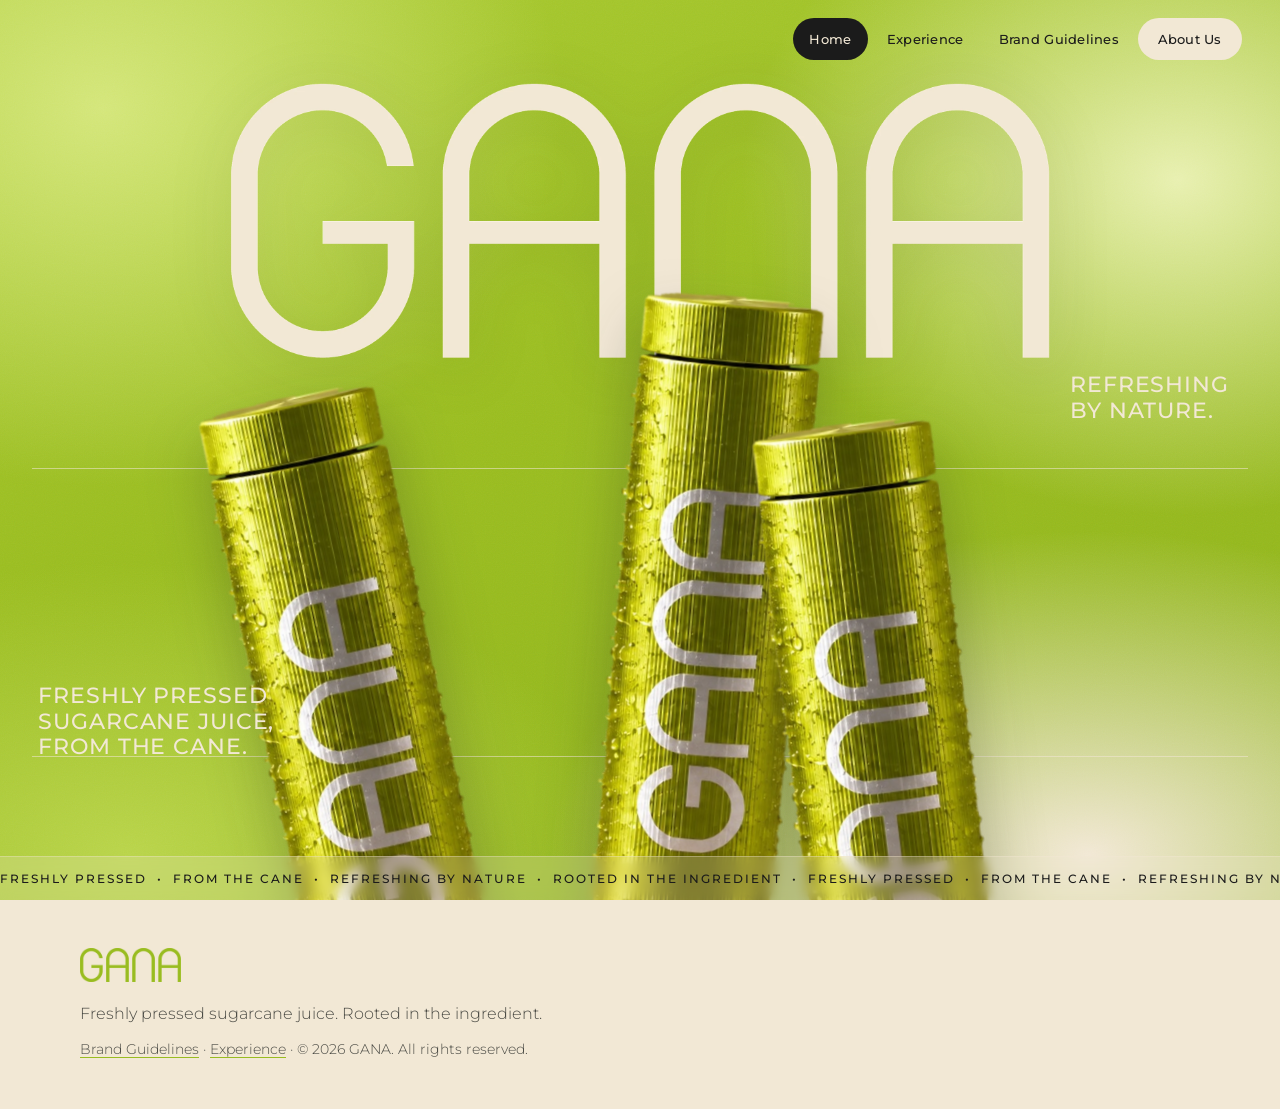
==== index.html @ 04e326c4 "Nav order: Home, Experience, Brand Guidelines, About Us Co-Authored-By: Claude Sonnet 5.5 <noreply@a" ====
<!DOCTYPE html>
<html lang="en">
<head>
  <meta charset="UTF-8">
  <meta name="viewport" content="width=device-width, initial-scale=1">
  <title>GANA | Fresh from the cane. Refreshing by nature.</title>
  <meta name="description" content="GANA is a fresh sugarcane juice brand built around freshness, wellness, and sustainability. Freshly pressed, rooted in the ingredient.">
  <meta property="og:title" content="GANA | Fresh from the cane. Refreshing by nature.">
  <meta property="og:description" content="Freshness begins at the source. Freshly pressed sugarcane juice, made for people who care what they drink.">
  <meta property="og:type" content="website">
  <meta property="og:image" content="Images/gana-bottle-hero.jpeg">
  <link rel="icon" type="image/png" href="Images/gana-logo.png">
  <link rel="preconnect" href="https://fonts.googleapis.com">
  <link rel="preconnect" href="https://fonts.gstatic.com" crossorigin>
  <link href="https://fonts.googleapis.com/css2?family=Montserrat:wght@300;400;500;700&display=swap" rel="stylesheet">
  <link rel="stylesheet" href="styles.css?v=79">
  <link rel="stylesheet" href="home.css?v=80">
</head>
<body class="home">
<main id="top" class="hero">
  <nav class="h-nav" aria-label="Main">
    <a href="#top" aria-current="page">Home</a>
    <a href="experience.html">Experience</a>
    <a href="brand-guidelines.html">Brand Guidelines</a>
    <a href="about.html" class="h-pill">About Us</a>
  </nav>

  <h1 class="wm"><img src="Images/gana-wordmark-cream.webp" alt="GANA"></h1>

  <i class="rule r1"></i><i class="rule r2"></i>

  <div class="cans" aria-hidden="false">
    <img class="can c1" src="Images/bottle-cutout.webp" alt="GANA fresh sugarcane juice bottle">
    <img class="can c2" src="Images/bottle-cutout.webp" alt="">
    <img class="can c3" src="Images/bottle-cutout.webp" alt="">
  </div>

  <p class="cap cap-l">Freshly pressed<br>sugarcane juice,<br>from the cane.</p>
  <p class="cap cap-r">Refreshing<br>by nature.</p>

  <div class="ticker" aria-hidden="true">
    <div class="track">
      <span>Freshly pressed &nbsp;&bull;&nbsp; From the cane &nbsp;&bull;&nbsp; Refreshing by nature &nbsp;&bull;&nbsp; Rooted in the ingredient &nbsp;&bull;&nbsp;</span>
      <span>Freshly pressed &nbsp;&bull;&nbsp; From the cane &nbsp;&bull;&nbsp; Refreshing by nature &nbsp;&bull;&nbsp; Rooted in the ingredient &nbsp;&bull;&nbsp;</span>
      <span>Freshly pressed &nbsp;&bull;&nbsp; From the cane &nbsp;&bull;&nbsp; Refreshing by nature &nbsp;&bull;&nbsp; Rooted in the ingredient &nbsp;&bull;&nbsp;</span>
    </div>
  </div>
</main>

<footer class="site-footer" id="visit">
  <div class="container footer-grid">
    <a href="#top" class="logo" aria-label="GANA home"><img class="logo-img" src="Images/gana-logo.png" alt="GANA" loading="lazy"></a>
    <p>Freshly pressed sugarcane juice. Rooted in the ingredient.</p>
    <p class="small"><a href="brand-guidelines.html">Brand Guidelines</a> &middot; <a href="experience.html">Experience</a> &middot; &copy; <span id="year">2026</span> GANA. All rights reserved.</p>
  </div>
</footer>
<script src="home.js?v=79"></script>
</body>
</html>
---- styles.css ----
/* GANA brand palette (Brand Guidelines Book): GANA Green #99BC20, Cream #F2E8D5, lighter cream for quiet backgrounds */
:root {
  --green: #99bc20;
  --cream: #f2e8d5;
  --cream-light: #faf6ec;
  --ink: #1b1b1b;
  --muted: #4a4a44;
  --radius: 18px;
  /* Gotham is the brand typeface. Montserrat is the closest free web font; Gotham is used if installed. */
  --font: "Gotham", "Montserrat", system-ui, -apple-system, "Segoe UI", sans-serif;
}

*, *::before, *::after { box-sizing: border-box; }
html { scroll-behavior: smooth; }
body {
  margin: 0;
  font-family: var(--font);
  font-weight: 300;
  color: var(--ink);
  background: var(--cream-light);
  line-height: 1.7;
  font-size: 1.02rem;
}
img { display: block; max-width: 100%; }
h1, h2, h3 { font-weight: 400; line-height: 1.15; margin: 0 0 .6em; color: var(--ink); }
h1 { font-size: clamp(2.4rem, 5.6vw, 4.4rem); letter-spacing: -.02em; }
h2 { font-size: clamp(1.8rem, 3.6vw, 2.7rem); letter-spacing: -.01em; }
h3 { font-size: 1.3rem; font-weight: 500; }
p { margin: 0 0 1.1em; }
a { color: inherit; }
figure { margin: 0; }
strong { font-weight: 500; }

.container { width: min(1120px, 100% - 3rem); margin-inline: auto; }
.narrow { width: min(760px, 100% - 3rem); }
.section { padding: clamp(4rem, 9vw, 7rem) 0; }
.cream { background: var(--cream); }
.eyebrow {
  display: flex; align-items: center; gap: .75rem;
  text-transform: uppercase; letter-spacing: .16em; font-size: .74rem; font-weight: 700;
  color: var(--ink); margin-bottom: 1.1rem;
}
.eyebrow::before { content: ""; width: 28px; height: 3px; background: var(--green); flex: none; }
.purpose .eyebrow::before { background: var(--ink); }
.hero .eyebrow::before { background: #fff; }

/* Buttons */
.btn {
  display: inline-block; padding: .85rem 1.6rem; border-radius: 999px; border: 2px solid var(--ink);
  background: var(--ink); color: var(--cream-light); font: 500 .98rem var(--font); text-decoration: none; cursor: pointer;
  transition: transform .2s, background .2s, color .2s;
}
.btn:hover { transform: translateY(-2px); background: var(--cream-light); color: var(--ink); }
.btn-ghost { background: transparent; color: var(--ink); }
.btn-ghost:hover { background: var(--ink); color: var(--cream-light); }
.btn-green { background: var(--green); border-color: var(--green); color: var(--ink); }
.btn-green:hover { background: var(--ink); border-color: var(--ink); color: var(--cream-light); }
.btn-small { padding: .5rem 1.15rem; font-size: .92rem; }
:focus-visible { outline: 3px solid var(--ink); outline-offset: 3px; }

/* Header */
.site-header {
  position: sticky; top: 0; z-index: 20; display: flex; align-items: center; justify-content: space-between;
  padding: 1rem clamp(1.25rem, 4vw, 3rem); background: rgba(250, 246, 236, .94); backdrop-filter: blur(8px);
  border-bottom: 1px solid rgba(27, 27, 27, .08);
}
.logo { display: inline-block; text-decoration: none; line-height: 0; }
.logo-img { display: block; height: 40px; width: auto; }
.site-nav { display: flex; align-items: center; gap: 1.6rem; }
.site-nav a { text-decoration: none; font-weight: 500; font-size: .92rem; }
.site-nav a:not(.btn):hover { text-decoration: underline; text-decoration-color: var(--green); text-decoration-thickness: 3px; text-underline-offset: 6px; }
.nav-toggle { display: none; background: none; border: 0; width: 44px; height: 44px; cursor: pointer; position: relative; }
.nav-toggle span { position: absolute; left: 10px; right: 10px; height: 2px; background: var(--ink); transition: transform .25s; }
.nav-toggle span:first-child { top: 17px; }
.nav-toggle span:last-child { top: 25px; }
.nav-toggle[aria-expanded="true"] span:first-child { transform: translateY(4px) rotate(45deg); }
.nav-toggle[aria-expanded="true"] span:last-child { transform: translateY(-4px) rotate(-45deg); }

/* Hero: the photo covers the full width, text sits on top */
.hero {
  position: relative; display: grid; align-items: center; overflow: hidden; background: var(--green); width: 100%;
  min-height: calc(100vh - 72px); min-height: calc(100svh - 72px);
  padding: 4rem clamp(1.5rem, 6vw, 5rem);
}
.hero-bg { position: absolute; inset: 0; margin: 0; }
.hero-bg img { width: 100%; height: 100%; object-fit: cover; object-position: right center; }
.hero-bg { overflow: hidden; }
.hero-bg img { transform-origin: 60% 50%; animation: juiceDrift 10s ease-in-out infinite alternate; will-change: transform; }
.hero-bg img.flow { position: absolute; inset: 0; mix-blend-mode: soft-light; opacity: .75; animation: juiceFlow 7s ease-in-out infinite alternate; }
@keyframes juiceDrift { from { transform: scale(1.10) translate3d(-2.6%, 1.8%, 0) rotate(-.6deg); } to { transform: scale(1.19) translate3d(2.8%, -2%, 0) rotate(.7deg); } }
@keyframes juiceFlow { from { transform: scale(1.24) translate3d(3.4%, -2.4%, 0) rotate(1deg); } to { transform: scale(1.12) translate3d(-3.6%, 2.6%, 0) rotate(-1deg); } }
@media (prefers-reduced-motion: reduce) { .hero-bg img, .hero-bg img.flow { animation: none; transform: none; } }
.hero-bg::after { content: ""; position: absolute; z-index: 2; inset: 0; background: linear-gradient(90deg, rgba(27, 27, 27, .3) 0%, rgba(27, 27, 27, .14) 40%, rgba(27, 27, 27, 0) 70%); }
.hero-copy { position: relative; z-index: 3; max-width: 600px; }
.hero h1 { font-weight: 400; }
.hero h1, .hero .lead, .hero .eyebrow { color: #fff; text-shadow: 0 2px 16px rgba(27, 27, 27, .45); }
.hero .btn { background: #fff; border-color: #fff; color: var(--ink); text-shadow: none; }
.hero .btn:hover { background: var(--ink); border-color: var(--ink); color: #fff; }
.hero .btn-ghost { background: transparent; border-color: #fff; color: #fff; }
.hero .btn-ghost:hover { background: #fff; color: var(--ink); }
.hero .lead { font-size: 1.15rem; max-width: 29em; }
.hero-actions { display: flex; flex-wrap: wrap; gap: 1rem; margin-top: 2rem; }

/* Tagline spread: green panel + bottles on white */
.tagline { display: grid; grid-template-columns: 1fr 1fr; min-height: clamp(360px, 46vw, 620px); }
.tagline-text { background: var(--green); display: flex; align-items: center; padding: 3rem clamp(1.5rem, 6vw, 5rem); }
.tagline-text p { margin: 0; font-size: clamp(1.7rem, 3.2vw, 2.8rem); font-weight: 400; line-height: 1.3; letter-spacing: -.01em; }
.tagline-photo { background: #fff; }
.tagline-photo img { width: 100%; height: 100%; object-fit: cover; object-position: center bottom; }

/* Split layouts */
.split { display: grid; grid-template-columns: 1fr 1fr; gap: clamp(2rem, 6vw, 5rem); align-items: center; }
.split-media img { width: 100%; height: 100%; max-height: 640px; object-fit: cover; border-radius: var(--radius); }
.strong { font-weight: 500; font-size: 1.1rem; }

/* Manifesto */
.manifesto { background: var(--cream); }
.manifesto-title { max-width: 14em; font-size: clamp(2rem, 4.6vw, 3.6rem); margin-bottom: 1.2em; }
.manifesto-cols { display: grid; grid-template-columns: 1fr 1fr; gap: clamp(1.5rem, 5vw, 4rem); max-width: 920px; }
.manifesto-cols p { font-size: 1.05rem; }
.pull { font-weight: 500; font-size: 1.2rem; line-height: 1.5; border-left: 4px solid var(--green); padding-left: 1.25rem; margin-top: 1.8rem; }

/* Purpose: brand pattern */
.purpose { background: var(--green) url("Images/gana-pattern.jpg") center / cover no-repeat; padding: clamp(5rem, 11vw, 9rem) 0; }
.purpose .narrow { width: min(1120px, 100% - 3rem); }
.purpose .big { font-size: clamp(1.5rem, 3.2vw, 2.4rem); line-height: 1.35; font-weight: 400; margin: 0; max-width: 24em; }

/* Audience + positioning */
.chips { list-style: none; padding: 0; margin: 2rem 0 0; display: flex; flex-wrap: wrap; gap: .7rem; }
.chips li { background: var(--cream); border-radius: 999px; padding: .45rem 1.05rem; font-weight: 500; font-size: .9rem; }
.positioning { margin-top: clamp(3rem, 7vw, 5rem); padding-top: clamp(2rem, 5vw, 3.5rem); border-top: 1px solid rgba(27, 27, 27, .14); max-width: 820px; margin-left: max(1.5rem, calc((100% - 1120px) / 2)); }
.big-ink { font-size: clamp(1.4rem, 2.6vw, 2rem); line-height: 1.35; font-weight: 400; }

/* Personality */
.traits { display: grid; grid-template-columns: repeat(auto-fit, minmax(220px, 1fr)); gap: 2rem; margin: 3rem 0 2.5rem; }
.trait { border-top: 3px solid var(--green); padding-top: 1.2rem; }
.trait p { color: var(--muted); }
.voice { background: var(--cream-light); border-radius: var(--radius); padding: 1.75rem 2rem; max-width: 820px; }
.voice h3 { margin-bottom: .4em; }
.voice p { margin: 0; }

/* Pillars */
.pillars { display: grid; grid-template-columns: repeat(auto-fit, minmax(300px, 1fr)); gap: 1.5rem; margin-top: 3rem; }
.card { background: var(--cream); border-radius: var(--radius); padding: 2rem; }
.card .num { display: inline-grid; place-items: center; width: 46px; height: 46px; border-radius: 50%; background: var(--green); font-weight: 500; margin-bottom: 1.1rem; }
.card p { margin: 0; color: var(--muted); }
.card-pattern { background: var(--green) url("Images/gana-pattern.jpg") center / cover no-repeat; min-height: 200px; }

/* Experience rows */
.experience { background: var(--cream); }
.feature { display: grid; grid-template-columns: 1.15fr 1fr; gap: clamp(2rem, 5vw, 4rem); align-items: center; margin-top: clamp(3rem, 7vw, 5rem); }
.feature.flip { grid-template-columns: 1fr 1.15fr; }
.feature.flip .feature-media { order: 2; }
.feature-media img { width: 100%; height: 100%; max-height: 540px; object-fit: cover; border-radius: var(--radius); }
.feature-text p { color: var(--muted); font-size: 1.05rem; }

/* Texture band: the cane texture from the guidelines */
.texture-band { background: var(--green) url("Images/gana-texture.jpg") center / cover no-repeat; padding: clamp(4rem, 10vw, 8rem) clamp(1.5rem, 6vw, 5rem); }
.texture-card { max-width: 560px; background: var(--cream-light); border-radius: var(--radius); padding: clamp(1.75rem, 4vw, 2.75rem); margin-left: max(0px, calc((100% - 1120px) / 2)); }
.texture-card h2 { font-size: clamp(1.5rem, 2.8vw, 2.1rem); }
.texture-card p:last-child { margin: 0; color: var(--muted); }

/* Spaces */
.gallery { display: grid; gap: 1.75rem; margin-top: 3rem; }
.gallery.two-col { grid-template-columns: repeat(2, 1fr); }
.gallery img { width: 100%; aspect-ratio: 16 / 10; object-fit: cover; border-radius: var(--radius); }
.gallery figcaption { padding-top: 1.1rem; }
.gallery figcaption h3 { margin-bottom: .3em; }
.gallery figcaption p { color: var(--muted); margin: 0; }

/* Bottles band */
.bottles-band { background: #000; }
.bottles-band img { width: 100%; height: clamp(280px, 46vw, 660px); object-fit: cover; object-position: center 52%; }

/* CTA: cream wordmark on GANA Green */
.cta { text-align: center; background: var(--green); }
.cta-logo { width: min(240px, 60%); height: auto; margin: 0 auto 2rem; }
.cta p { max-width: 28em; margin-inline: auto; margin-bottom: 1.8rem; }

/* Footer */
.site-footer { background: var(--cream); padding: 3rem 0; }
.site-footer .logo-img { height: 34px; }
.site-footer p { margin: .6rem 0 0; color: var(--muted); }
.site-footer .small { font-size: .85rem; }

/* Reveal on scroll */
.reveal { opacity: 0; transform: translateY(18px); transition: opacity .6s ease, transform .6s ease; }
.reveal.visible { opacity: 1; transform: none; }

/* Tablet / mobile */
@media (max-width: 900px) {
  .split, .feature, .feature.flip, .manifesto-cols, .gallery.two-col { grid-template-columns: 1fr; }
  .feature.flip .feature-media { order: 0; }
  .tagline { grid-template-columns: 1fr; }
  .tagline-photo { aspect-ratio: 4 / 3; }
  #who .split-media { order: -1; }
}

@media (max-width: 1100px) {
  .nav-toggle { display: block; }
  .site-nav {
    position: absolute; top: 100%; left: 0; right: 0; flex-direction: column; align-items: flex-start; gap: 1rem;
    padding: 1.25rem 1.5rem 1.5rem; background: var(--cream-light); border-bottom: 1px solid rgba(27, 27, 27, .1);
    display: none;
  }
  .site-nav.open { display: flex; }
}

@media (max-width: 700px) {
  .card-pattern { display: none; }
}

@media (max-width: 760px) {
  .hero { min-height: 82svh; }
  .hero-bg img { object-position: 75% center; }
  .hero-bg::after { background: linear-gradient(180deg, rgba(153, 188, 32, .55), rgba(27, 27, 27, .3)); }
}

/* ---------- Brand guidelines ---------- */
.sr-only { position: absolute; width: 1px; height: 1px; overflow: hidden; clip: rect(0 0 0 0); white-space: nowrap; }
.site-nav a[aria-current="page"]:not(.btn) { text-decoration: underline; text-decoration-color: var(--green); text-decoration-thickness: 3px; text-underline-offset: 6px; }
.site-footer .small a { text-decoration: underline; text-decoration-color: var(--green); text-underline-offset: 3px; }

.gl-hero { background: var(--green) url("Images/gana-pattern.jpg") center / cover no-repeat; padding: clamp(3rem, 7vw, 6rem) clamp(1.25rem, 5vw, 4rem); overflow: hidden; }
.gl-hero-inner { width: min(1240px, 100%); margin-inline: auto; display: grid; grid-template-columns: 1.05fr .95fr; gap: clamp(2rem, 5vw, 5rem); align-items: center; }
.gl-hero .eyebrow::before { background: var(--ink); }
.gl-hero h1 { margin: .5rem 0 1.1rem; font-size: clamp(2.3rem, 5.2vw, 4.2rem); }
.gl-hero .lead { max-width: 30em; font-size: 1.12rem; margin: 0 0 2rem; }
.gl-hero-book { justify-self: center; width: min(100%, 440px); padding: 0; border: 0; background: none; cursor: pointer; rotate: 3deg; transition: rotate .35s ease, transform .35s ease; filter: drop-shadow(0 24px 36px rgba(27, 27, 27, .3)); }
.gl-hero-book:hover { rotate: 0deg; transform: translateY(-6px); }
.gl-hero-book img { display: block; width: 100%; height: auto; border-radius: 6px; }

.gl-nav { position: sticky; top: 72px; z-index: 15; display: flex; align-items: center; gap: 1rem; padding: .6rem clamp(1rem, 4vw, 3rem); background: rgba(250, 246, 236, .96); backdrop-filter: blur(8px); border-bottom: 1px solid rgba(27, 27, 27, .08); }
.gl-nav-inner { display: flex; gap: .4rem; overflow-x: auto; flex: 1; min-width: 0; scrollbar-width: none; }
.gl-nav-inner::-webkit-scrollbar { display: none; }
.gl-chip { flex: 0 0 auto; font: inherit; font-size: .86rem; font-weight: 500; padding: .45rem .95rem; border-radius: 999px; border: 0; background: transparent; color: var(--ink); cursor: pointer; transition: background .2s; white-space: nowrap; }
.gl-chip:hover { background: var(--cream); }
.gl-chip[aria-current="true"] { background: var(--green); }
.gl-now { flex: none; margin: 0; font-size: .78rem; font-weight: 700; letter-spacing: .1em; text-transform: uppercase; color: var(--muted); }
.gl-progress { position: absolute; left: 0; bottom: -1px; height: 3px; width: 100%; background: var(--green); transform-origin: left; transform: scaleX(0); }

.gl-chapters { background: var(--cream-light); }
.gl-chapter { padding: clamp(3rem, 7vw, 6rem) 0 clamp(1rem, 3vw, 2rem); scroll-margin-top: 130px; }
.gl-chapter:nth-child(even) { background: var(--cream); }
.gl-chapter-head { width: min(1240px, 100% - 2rem); margin: 0 auto clamp(2rem, 4vw, 3.5rem); display: grid; grid-template-columns: auto 1fr; gap: 0 clamp(1.25rem, 4vw, 3.5rem); align-items: end; }
.gl-numeral { font-size: clamp(5rem, 15vw, 12rem); font-weight: 300; line-height: .8; color: var(--green); letter-spacing: -.04em; grid-row: 1 / span 2; }
.gl-chapter-head h2 { margin: 0 0 .4rem; align-self: end; }
.gl-chapter-head p { margin: 0; max-width: 34em; font-size: 1.08rem; color: var(--muted); align-self: start; }

.gl-spread { width: min(1240px, 100% - 2rem); margin: 0 auto clamp(2.5rem, 5vw, 4.5rem); scroll-margin-top: 130px; }
.gl-frame { display: grid; grid-template-columns: 1fr 1fr; border-radius: 14px; overflow: hidden; background: #fff; box-shadow: 0 16px 44px rgba(27, 27, 27, .14); cursor: zoom-in; transition: transform .3s ease, box-shadow .3s ease; outline-offset: 4px; }
.gl-frame:hover { transform: translateY(-4px); box-shadow: 0 22px 54px rgba(27, 27, 27, .2); }
.gl-frame:focus-visible { outline: 3px solid var(--ink); }
.gl-frame.single { grid-template-columns: 1fr; width: min(100%, 620px); margin-inline: auto; }
.gl-half { position: relative; overflow: hidden; aspect-ratio: var(--ar); }
.gl-half img { position: absolute; top: 0; height: 100%; width: 200%; max-width: none; left: 0; }
.gl-half.r img { left: -100%; }
.gl-frame.single .gl-half img { width: 100%; }
.gl-cap { display: flex; align-items: flex-start; justify-content: space-between; gap: .75rem 1.5rem; flex-wrap: wrap; margin-top: 1.1rem; }
.gl-pp { display: block; font-size: .78rem; font-weight: 700; letter-spacing: .12em; text-transform: uppercase; color: var(--muted); }
.gl-cap h3 { margin: .25rem 0 0; font-size: clamp(1.1rem, 2.2vw, 1.45rem); }
.gl-actions { display: flex; gap: .5rem; flex-wrap: wrap; }
.gl-text { margin-top: 1rem; padding: clamp(1.25rem, 3vw, 2rem); background: var(--cream-light); border-radius: 14px; border: 1px solid rgba(27, 27, 27, .1); display: grid; grid-template-columns: repeat(auto-fit, minmax(260px, 1fr)); gap: 1.5rem 2.5rem; }
.gl-chapter:nth-child(even) .gl-text { background: var(--cream-light); }
.gl-text[hidden] { display: none; }
.gl-text h4 { margin: 0 0 .75rem; font-size: .78rem; font-weight: 700; letter-spacing: .12em; text-transform: uppercase; }
.gl-text p { margin: 0 0 .85rem; font-weight: 300; line-height: 1.65; }
.gl-noscript { text-align: center; padding: 3rem 1rem; }
.gl-chip:focus-visible, .gl-hero-book:focus-visible { outline: 3px solid var(--ink); outline-offset: 2px; }

/* zoom lightbox */
.gl-lb { position: fixed; inset: 0; z-index: 100; display: flex; flex-direction: column; background: rgba(27, 27, 27, .95); }
.gl-lb[hidden] { display: none; }
.gl-lb-bar { display: flex; align-items: center; justify-content: space-between; gap: .75rem 1.5rem; flex-wrap: wrap; padding: .75rem 1rem; color: var(--cream-light); }
.gl-lb-title { margin: 0; font-size: .95rem; font-weight: 500; }
.gl-lb-actions { display: flex; gap: .5rem; flex-wrap: wrap; }
.gl-lb-actions .btn { background: var(--cream-light); color: var(--ink); border-color: var(--cream-light); }
.gl-lb-actions .btn:disabled { opacity: .4; cursor: default; }
.gl-lb-scroll { flex: 1; min-height: 0; overflow: auto; display: grid; place-items: center; padding: 0 1rem 1rem; }
.gl-lb-scroll img { display: block; max-width: 100%; max-height: 100%; width: auto; height: auto; object-fit: contain; cursor: zoom-in; border-radius: 8px; }
.gl-lb.is-zoomed .gl-lb-scroll { display: block; }
.gl-lb.is-zoomed .gl-lb-scroll img { max-width: none; max-height: none; width: 220%; cursor: zoom-out; }

@media (max-width: 900px) {
  .gl-hero-inner { grid-template-columns: 1fr; }
  .gl-hero-book { width: min(70%, 340px); }
  .gl-now { display: none; }
}
@media (max-width: 700px) {
  .gl-frame { display: flex; flex-direction: column; gap: .75rem; background: none; box-shadow: none; border-radius: 0; overflow: visible; }
  .gl-frame:hover { transform: none; box-shadow: none; }
  .gl-half { border-radius: 12px; background: #fff; box-shadow: 0 10px 28px rgba(27, 27, 27, .14); }
  .gl-frame.single .gl-half { box-shadow: 0 10px 28px rgba(27, 27, 27, .14); }
  .gl-chapter-head { grid-template-columns: 1fr; }
  .gl-numeral { grid-row: auto; margin-bottom: 1rem; }
  .gl-lb-bar { padding: .5rem; }
  .gl-lb.is-zoomed .gl-lb-scroll img { width: 260%; }
}
@media (prefers-reduced-motion: reduce) {
  .gl-frame, .gl-hero-book, .gl-chip { transition: none; }
}

@media (prefers-reduced-motion: reduce) {
  html { scroll-behavior: auto; }
  .reveal { opacity: 1; transform: none; transition: none; }
  .btn { transition: none; }
}
---- home.css ----
/* Gotham is GANA's brand typeface. It is a licensed font, so it shows for anyone who has it installed;
   everyone else sees Montserrat, the closest free match, until Gotham web files are added. */
body.home{margin:0;font-family:"Gotham","Gotham SSm","Gotham Book","Montserrat",system-ui,sans-serif;font-weight:300;color:#F2E8D5;background:#99BC20}
.hero{position:relative;height:100vh;height:100svh;min-height:600px;overflow:hidden;
  background:
   radial-gradient(60% 70% at 8% 12%,#D4E67A 0%,rgba(212,230,122,0) 60%),
   radial-gradient(55% 60% at 92% 20%,#E8F0B0 0%,rgba(232,240,176,0) 62%),
   radial-gradient(70% 60% at 85% 95%,#F2E8D5 0%,rgba(242,232,213,0) 60%),
   radial-gradient(60% 50% at 10% 95%,#B9D44A 0%,rgba(185,212,74,0) 65%),
   linear-gradient(160deg,#A9CA32,#99BC20 45%,#8FB31C)}
.hero::after{content:"";position:absolute;inset:0;pointer-events:none;opacity:.22;mix-blend-mode:soft-light;
  background-image:url("data:image/svg+xml;utf8,<svg xmlns='http://www.w3.org/2000/svg' width='160' height='160'><filter id='n'><feTurbulence type='fractalNoise' baseFrequency='.9' numOctaves='2'/></filter><rect width='160' height='160' filter='url(%23n)'/></svg>")}
.h-nav{position:absolute;z-index:6;top:18px;right:clamp(16px,3vw,40px);display:flex;align-items:center;gap:clamp(14px,2.2vw,30px)}
.h-nav a{color:#1b1b1b;text-decoration:none;font-weight:500;font-size:.82rem;letter-spacing:.02em}
.h-nav a:hover{opacity:.65}
.h-pill{background:#F2E8D5;display:inline-block;line-height:20px;padding:11px 20px;border-radius:99px}
.wm{position:absolute;z-index:2;margin:0;left:50%;top:clamp(54px,9vh,92px);transform:translateX(-50%);width:min(94vw,calc(31svh * 2.95));line-height:0}
.wm img{width:100%;height:auto;display:block;filter:drop-shadow(0 10px 30px rgba(27,27,27,.10))}
.rule{position:absolute;left:clamp(14px,2.5vw,36px);right:clamp(14px,2.5vw,36px);height:1px;background:rgba(242,232,213,.55);z-index:1}
.r1{top:52%}.r2{top:84%}
.cans{position:absolute;inset:0;z-index:3;pointer-events:none}
.can{position:absolute;bottom:-6%;width:auto;filter:drop-shadow(0 30px 30px rgba(27,27,27,.28));transform-origin:50% 100%;transform:translate(var(--px,0),var(--py,0)) rotate(var(--r)) translateY(0);animation:rise 1.4s cubic-bezier(.2,.8,.2,1) both,sway 7s ease-in-out infinite}
.c1{height:min(74svh,880px);left:calc(50% - min(25vw,360px));--r:-12deg;animation-delay:.1s,1.5s;z-index:1;bottom:-16%}
.c2{height:min(74svh,880px);left:calc(50% - min(5vw,70px));--r:5deg;animation-delay:.25s,1.65s;z-index:2;bottom:-6%}
.c3{height:min(74svh,880px);left:calc(50% + min(14vw,200px));--r:-7deg;animation-delay:.4s,1.8s;z-index:3;bottom:-20%}
@keyframes rise{from{opacity:0;translate:0 40%}to{opacity:1;translate:0 0}}
@keyframes sway{0%,100%{rotate:-.6deg}50%{rotate:.8deg}}
.cap{position:absolute;z-index:4;margin:0;text-transform:uppercase;font-weight:500;letter-spacing:.04em;line-height:1.18;font-size:clamp(.9rem,1.7vw,1.5rem);color:#F2E8D5}
.cap-l{left:clamp(16px,3vw,42px);bottom:calc(16% - 4px)}
.cap-r{right:clamp(16px,4vw,70px);top:calc(52% - 4.4em);text-align:left}
.ticker{position:absolute;z-index:5;left:0;right:0;bottom:0;height:clamp(30px,5vh,44px);display:flex;align-items:center;overflow:hidden;background:rgba(242,232,213,.22);backdrop-filter:blur(6px);-webkit-backdrop-filter:blur(6px);border-top:1px solid rgba(242,232,213,.35)}
.track{display:flex;white-space:nowrap;animation:tick 32s linear infinite}
.track span{font-size:.78rem;font-weight:500;letter-spacing:.16em;text-transform:uppercase;color:#1b1b1b;padding-right:.4em}
@keyframes tick{to{transform:translateX(-33.333%)}}
.site-footer{background:#F2E8D5;color:#1b1b1b}
@media(max-width:780px){
 .wm{width:76vw;top:64px}
 .c1{height:54svh;left:calc(50% - 40vw);--r:-12deg;bottom:-12%}.c2{height:54svh;left:calc(50% - 10vw);bottom:-4%}.c3{height:54svh;left:calc(50% + 18vw);bottom:-16%}
 .cap{font-size:.8rem}.cap-l{bottom:calc(12% + 6px)}.cap-r{top:auto;bottom:calc(12% + 6px);right:16px;text-align:right}
 .r1{top:40%}.r2{display:none}
}
@media(prefers-reduced-motion:reduce){.can{animation:none}.track{animation:none}}
.h-nav{gap:2px}
.h-nav a{line-height:20px;padding:11px clamp(8px,1.3vw,18px);border-radius:99px;transition:background .2s,color .2s}
.h-nav .h-pill{padding:11px 20px}
.h-nav a[aria-current="page"]{background:#1b1b1b;color:#F2E8D5;opacity:1}
.h-nav a{white-space:nowrap}
@media (max-width:600px){.h-nav{right:8px;gap:0}.h-nav a{font-size:.68rem;padding:9px 7px}.h-nav .h-pill{padding:9px 12px}}
/* no widows */
h1, h2, h3, .cap, .tick, p { text-wrap: balance; }
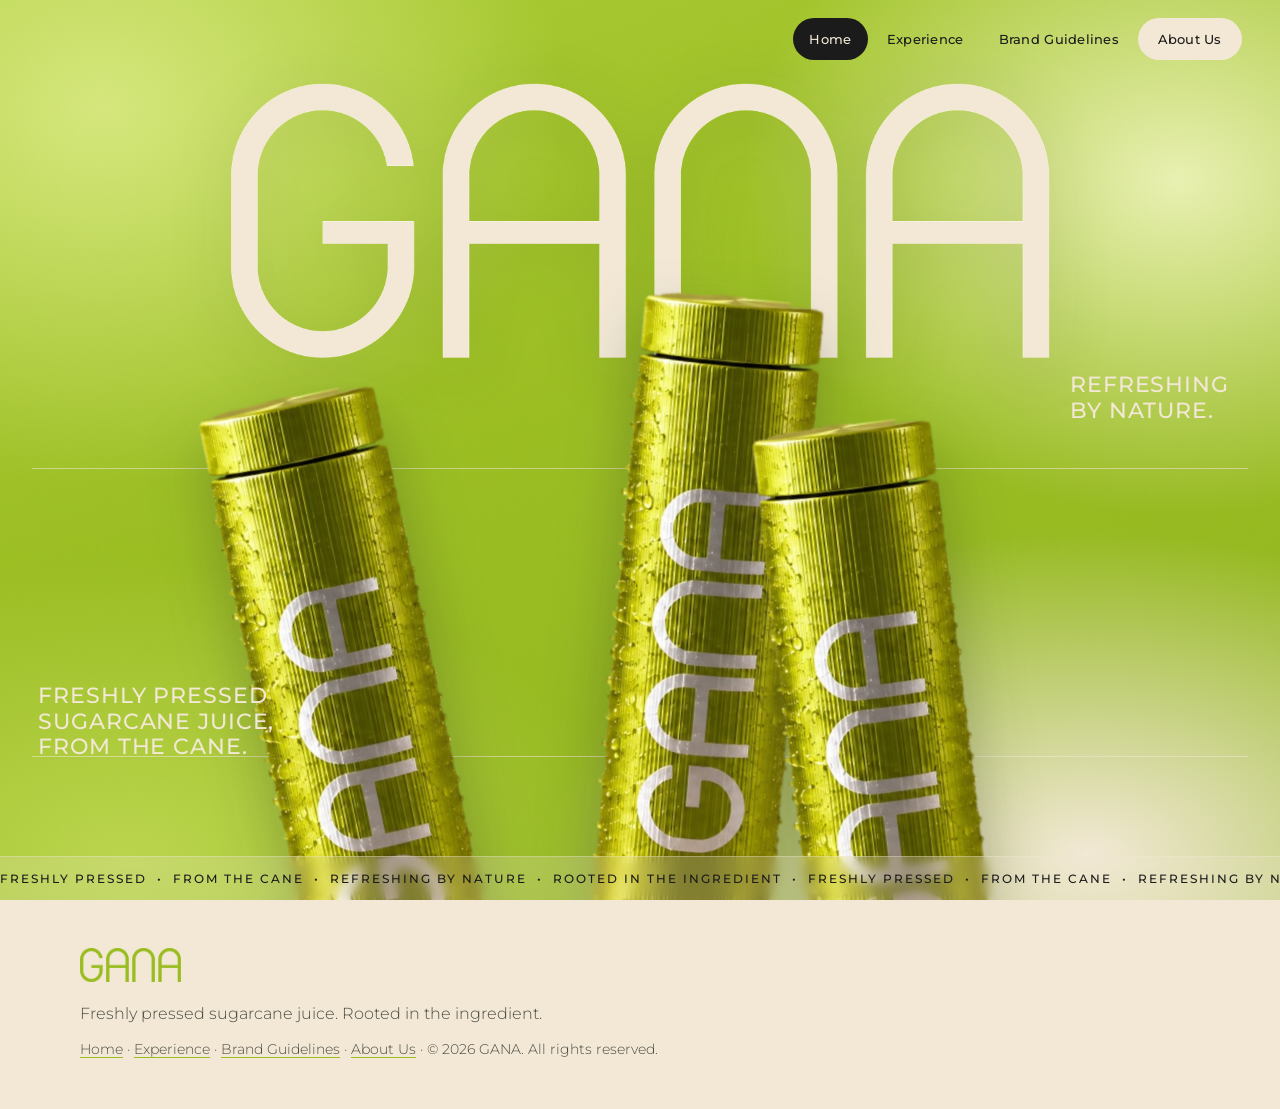
==== commit 8c338216: "Footer links follow the same order as the top nav Co-Authored-By: Claude Sonnet 5.5 <noreply@anthrop" ====
--- a/index.html
+++ b/index.html
@@ -51,7 +51,7 @@
   <div class="container footer-grid">
     <a href="#top" class="logo" aria-label="GANA home"><img class="logo-img" src="Images/gana-logo.png" alt="GANA" loading="lazy"></a>
     <p>Freshly pressed sugarcane juice. Rooted in the ingredient.</p>
-    <p class="small"><a href="brand-guidelines.html">Brand Guidelines</a> &middot; <a href="experience.html">Experience</a> &middot; &copy; <span id="year">2026</span> GANA. All rights reserved.</p>
+    <p class="small"><a href="index.html#top">Home</a> &middot; <a href="experience.html">Experience</a> &middot; <a href="brand-guidelines.html">Brand Guidelines</a> &middot; <a href="about.html">About Us</a> &middot; &copy; <span id="year">2026</span> GANA. All rights reserved.</p>
   </div>
 </footer>
 <script src="home.js?v=79"></script>
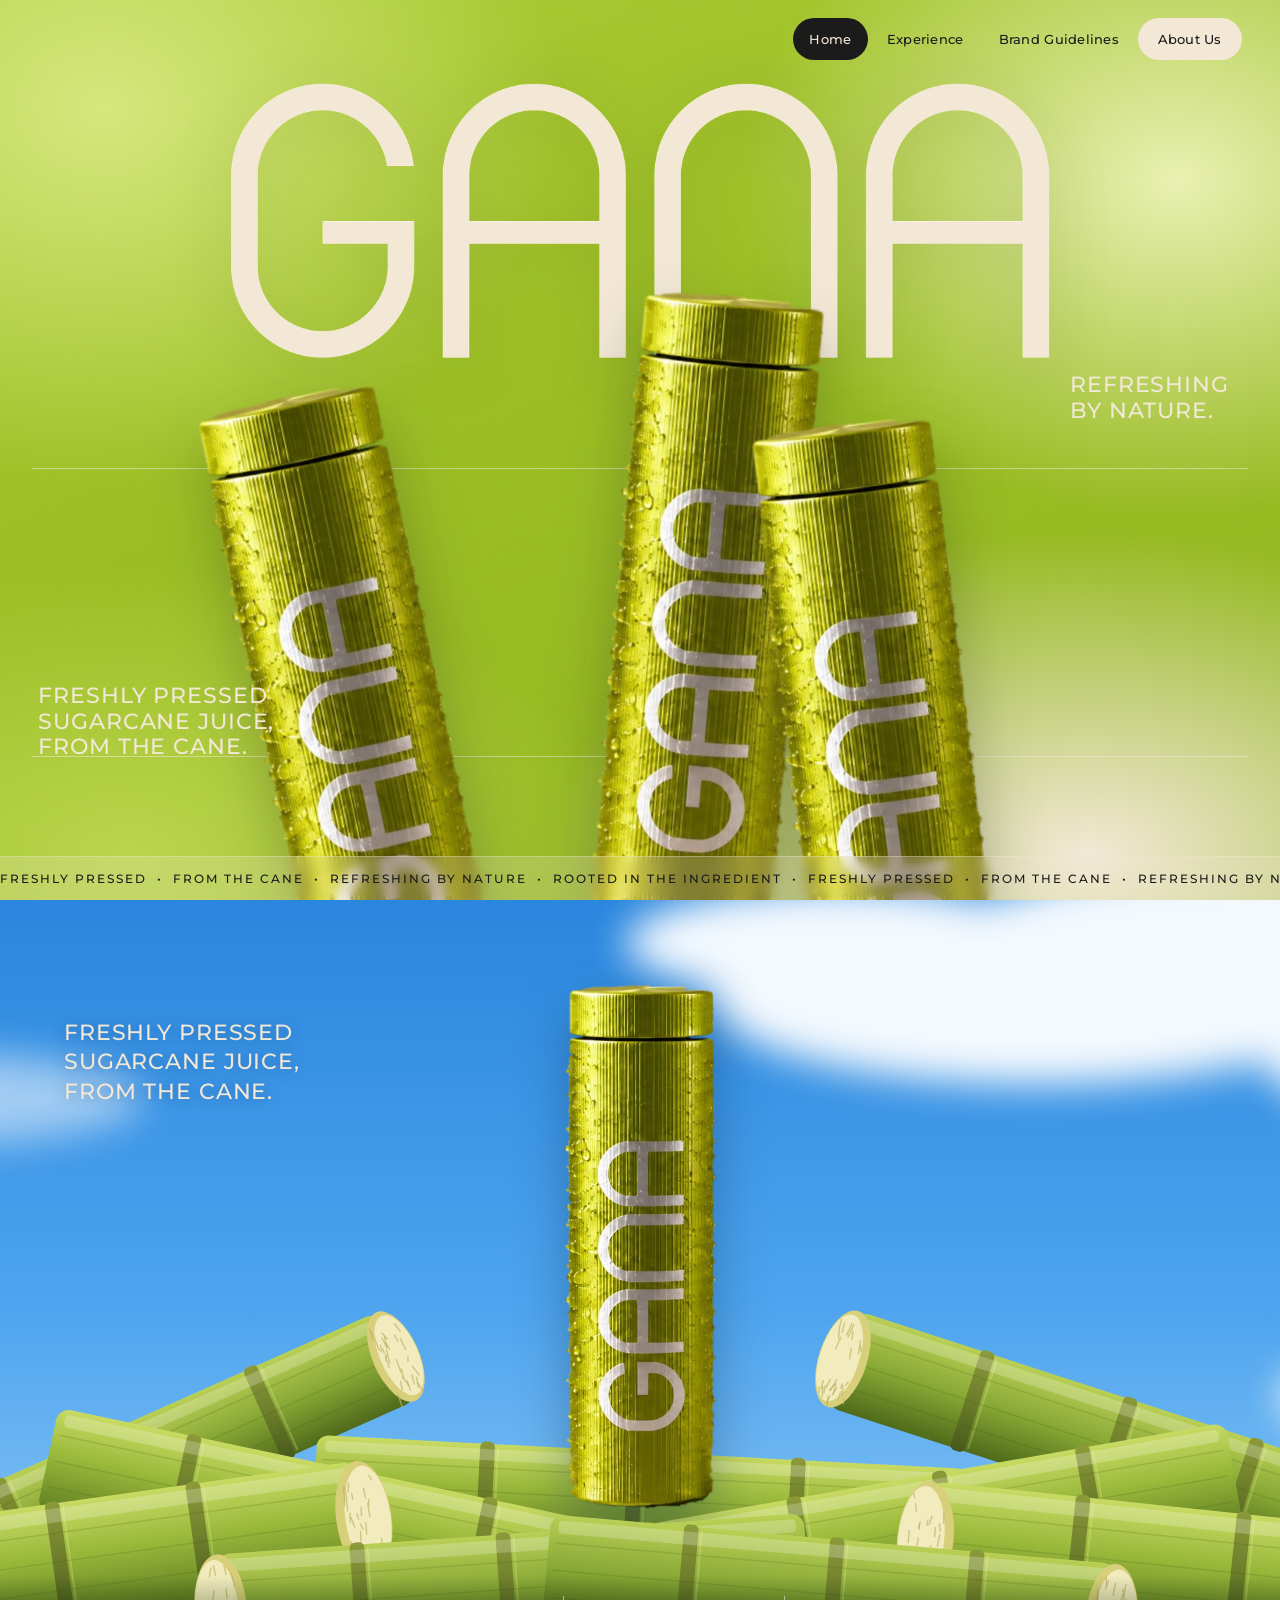
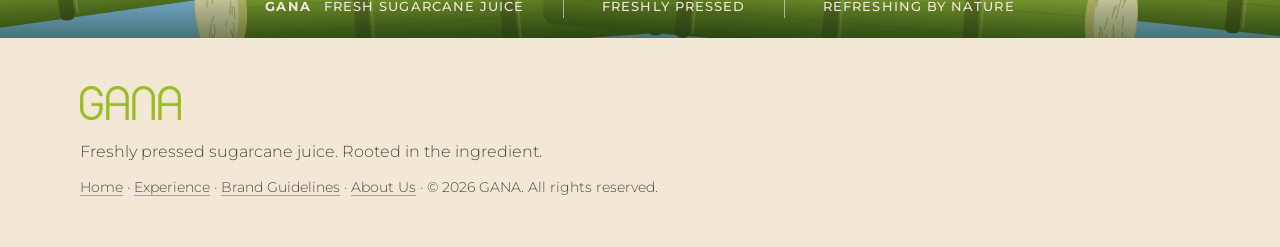
==== commit aaf1d16a: "Home: wide banner below the main header (GANA bottle on cut sugarcane under a blue sky) Co-Authored-" ====
--- a/index.html
+++ b/index.html
@@ -14,7 +14,7 @@
   <link rel="preconnect" href="https://fonts.gstatic.com" crossorigin>
   <link href="https://fonts.googleapis.com/css2?family=Montserrat:wght@300;400;500;700&display=swap" rel="stylesheet">
   <link rel="stylesheet" href="styles.css?v=79">
-  <link rel="stylesheet" href="home.css?v=80">
+  <link rel="stylesheet" href="home.css?v=82">
 </head>
 <body class="home">
 <main id="top" class="hero">
@@ -47,6 +47,21 @@
   </div>
 </main>
 
+<section class="wide-banner" id="fresh" aria-label="GANA, fresh from the cane">
+  <svg class="wb-clouds" viewBox="0 0 1440 520" preserveAspectRatio="xMidYMin slice" aria-hidden="true"><defs><filter id="cb"><feGaussianBlur stdDeviation="14"/></filter></defs><g fill="#fff" filter="url(#cb)" opacity=".95"><ellipse cx="1000" cy="70" rx="230" ry="60"/><ellipse cx="1180" cy="40" rx="260" ry="70"/><ellipse cx="1330" cy="110" rx="170" ry="55"/><ellipse cx="860" cy="30" rx="150" ry="40"/><ellipse cx="1360" cy="320" rx="150" ry="42"/><ellipse cx="1290" cy="350" rx="120" ry="34"/><ellipse cx="200" cy="140" rx="170" ry="34" opacity=".55"/></g></svg>
+  <p class="wb-cap">Freshly pressed<br>sugarcane juice,<br>from the cane.</p>
+  <svg class="wb-cane wb-back" viewBox="0 0 1440 520" preserveAspectRatio="xMidYMax slice" aria-hidden="true"><defs>
+<linearGradient id="cane0" x1="0" y1="0" x2="0" y2="1"><stop offset="0" stop-color="#c8da63"/><stop offset=".45" stop-color="#99b83a"/><stop offset="1" stop-color="#5f7d22"/></linearGradient>
+<linearGradient id="cane1" x1="0" y1="0" x2="0" y2="1"><stop offset="0" stop-color="#b9cf55"/><stop offset=".5" stop-color="#86a634"/><stop offset="1" stop-color="#4f6a1a"/></linearGradient>
+<linearGradient id="node" x1="0" y1="0" x2="0" y2="1"><stop offset="0" stop-color="#8d9a3a"/><stop offset=".5" stop-color="#6c7d2a"/><stop offset="1" stop-color="#46591a"/></linearGradient>
+<linearGradient id="leaf" x1="0" y1="0" x2="1" y2="0"><stop offset="0" stop-color="#4f7d1b"/><stop offset="1" stop-color="#9ccb3a"/></linearGradient>
+<filter id="sh" x="-20%" y="-20%" width="140%" height="140%"><feGaussianBlur stdDeviation="8"/></filter>
+</defs><g transform="translate(250 330) rotate(-24)"><rect x="-260.0" y="-46.0" width="520" height="92" rx="11.04" fill="url(#cane1)"/><rect x="-141.22323056420106" y="-48.0" width="14" height="96" rx="5" fill="url(#node)"/><rect x="-125.22323056420106" y="-43.0" width="2" height="86" fill="#f3f0a8" opacity=".25"/><rect x="-13.349343452308547" y="-48.0" width="14" height="96" rx="5" fill="url(#node)"/><rect x="2.6506565476914528" y="-43.0" width="2" height="86" fill="#f3f0a8" opacity=".25"/><rect x="121.33693188177091" y="-48.0" width="14" height="96" rx="5" fill="url(#node)"/><rect x="137.3369318817709" y="-43.0" width="2" height="86" fill="#f3f0a8" opacity=".25"/><rect x="-254.0" y="-23.0" width="508" height="1.4" fill="#3f5a12" opacity=".18"/><rect x="-254.0" y="0.0" width="508" height="1.4" fill="#3f5a12" opacity=".18"/><rect x="-254.0" y="23.0" width="508" height="1.4" fill="#3f5a12" opacity=".18"/><rect x="-252.0" y="-41.0" width="504" height="11.04" rx="4" fill="#fff" opacity=".22"/><ellipse cx="260.0" cy="0" rx="22.08" ry="46.0" fill="#d8cf7a"/><ellipse cx="263.312" cy="0" rx="18.1056" ry="41.0" fill="#f1ebbd"/><line x1="248.5143839751264" y1="-24.84199650222646" x2="247.92393006203685" y2="-11.580401114436992" stroke="#bfb36a" stroke-width="1.3" opacity=".7"/><line x1="267.0257483159841" y1="21.632569307698212" x2="265.357317370126" y2="31.462689381271534" stroke="#bfb36a" stroke-width="1.3" opacity=".7"/><line x1="251.32691936794512" y1="-16.078849672215583" x2="248.9640191225343" y2="-9.149245779005334" stroke="#bfb36a" stroke-width="1.3" opacity=".7"/><line x1="268.715065612433" y1="30.77824546282035" x2="270.55497969264695" y2="42.98227600970705" stroke="#bfb36a" stroke-width="1.3" opacity=".7"/><line x1="254.9617844686085" y1="-22.072635502614716" x2="255.72363808308728" y2="-10.485583122706254" stroke="#bfb36a" stroke-width="1.3" opacity=".7"/><line x1="270.06982470806634" y1="25.534681775376995" x2="267.59013422387585" y2="35.98734872885591" stroke="#bfb36a" stroke-width="1.3" opacity=".7"/><line x1="260.15775124122314" y1="12.362504869186075" x2="258.22449228666784" y2="21.624795857452384" stroke="#bfb36a" stroke-width="1.3" opacity=".7"/><line x1="271.51485328989196" y1="-29.567073076891894" x2="273.70775831100246" y2="-19.63832325060841" stroke="#bfb36a" stroke-width="1.3" opacity=".7"/><line x1="270.83342718833154" y1="-14.382306750720623" x2="271.26762799844687" y2="-1.4414515918115143" stroke="#bfb36a" stroke-width="1.3" opacity=".7"/><line x1="260.22183445681657" y1="25.059174352101692" x2="259.705510715607" y2="35.4493866018116" stroke="#bfb36a" stroke-width="1.3" opacity=".7"/><line x1="251.02635077979815" y1="-4.964902754881891" x2="249.85702035839458" y2="7.348428112829694" stroke="#bfb36a" stroke-width="1.3" opacity=".7"/><line x1="247.97934768559708" y1="-32.88683022679811" x2="248.7374521588365" y2="-25.362931322252145" stroke="#bfb36a" stroke-width="1.3" opacity=".7"/><line x1="259.23797732170283" y1="2.4927692313183982" x2="258.29503691423577" y2="16.46827909886741" stroke="#bfb36a" stroke-width="1.3" opacity=".7"/><line x1="257.6894072161685" y1="-21.918708408001294" x2="255.90543091320288" y2="-11.224723571882123" stroke="#bfb36a" stroke-width="1.3" opacity=".7"/><line x1="256.1800916740764" y1="-16.10605188290281" x2="257.6617477600192" y2="-8.220031753655133" stroke="#bfb36a" stroke-width="1.3" opacity=".7"/><line x1="270.71273293015633" y1="4.214086818004233" x2="268.3186095624635" y2="9.768578996365816" stroke="#bfb36a" stroke-width="1.3" opacity=".7"/><line x1="267.025738746181" y1="-19.521400302808935" x2="267.71833119695316" y2="-12.384645774381003" stroke="#bfb36a" stroke-width="1.3" opacity=".7"/><line x1="251.45609171888478" y1="-12.163176333235103" x2="251.21020423190583" y2="-6.777875643196927" stroke="#bfb36a" stroke-width="1.3" opacity=".7"/><line x1="270.49050243534685" y1="14.20501546522933" x2="273.21892802540094" y2="25.818917073494664" stroke="#bfb36a" stroke-width="1.3" opacity=".7"/><line x1="247.23389667017148" y1="33.11046659613248" x2="245.96787547757654" y2="46.80452740884559" stroke="#bfb36a" stroke-width="1.3" opacity=".7"/><line x1="257.6266918376009" y1="19.81723933621069" x2="260.2865420417188" y2="30.40183357938245" stroke="#bfb36a" stroke-width="1.3" opacity=".7"/><line x1="254.52619808089258" y1="22.89080165027419" x2="252.67468930974502" y2="31.888081805604777" stroke="#bfb36a" stroke-width="1.3" opacity=".7"/><line x1="256.8637912816559" y1="-26.176490887974122" x2="259.63467301609734" y2="-18.194725825181443" stroke="#bfb36a" stroke-width="1.3" opacity=".7"/><line x1="247.93894642366462" y1="-35.32345442355135" x2="245.95634868658433" y2="-23.269743350159153" stroke="#bfb36a" stroke-width="1.3" opacity=".7"/><line x1="254.44469592789778" y1="-9.88385278137521" x2="252.02730920709112" y2="3.9518850644116768" stroke="#bfb36a" stroke-width="1.3" opacity=".7"/><line x1="252.26096463920496" y1="-5.475418612434375" x2="249.6170017818785" y2="0.022017014207232677" stroke="#bfb36a" stroke-width="1.3" opacity=".7"/></g><g transform="translate(1170 310) rotate(18)"><rect x="-270.0" y="-48.0" width="540" height="96" rx="11.52" fill="url(#cane1)"/><rect x="-147.30127565913978" y="-50.0" width="14" height="100" rx="5" fill="url(#node)"/><rect x="-131.30127565913978" y="-45.0" width="2" height="90" fill="#f3f0a8" opacity=".25"/><rect x="-4.170766118691111" y="-50.0" width="14" height="100" rx="5" fill="url(#node)"/><rect x="11.82923388130889" y="-45.0" width="2" height="90" fill="#f3f0a8" opacity=".25"/><rect x="122.39424855786771" y="-50.0" width="14" height="100" rx="5" fill="url(#node)"/><rect x="138.3942485578677" y="-45.0" width="2" height="90" fill="#f3f0a8" opacity=".25"/><rect x="-264.0" y="-24.0" width="528" height="1.4" fill="#3f5a12" opacity=".18"/><rect x="-264.0" y="0.0" width="528" height="1.4" fill="#3f5a12" opacity=".18"/><rect x="-264.0" y="24.0" width="528" height="1.4" fill="#3f5a12" opacity=".18"/><rect x="-262.0" y="-43.0" width="524" height="11.52" rx="4" fill="#fff" opacity=".22"/><ellipse cx="-270.0" cy="0" rx="23.04" ry="48.0" fill="#d8cf7a"/><ellipse cx="-273.456" cy="0" rx="18.892799999999998" ry="43.0" fill="#f1ebbd"/><line x1="-270.2580217610782" y1="-34.892180133510514" x2="-271.76366985304566" y2="-20.9134513897177" stroke="#bfb36a" stroke-width="1.3" opacity=".7"/><line x1="-269.19152861855696" y1="-28.707232419784113" x2="-267.5487758669872" y2="-20.023341340473714" stroke="#bfb36a" stroke-width="1.3" opacity=".7"/><line x1="-270.61483724633894" y1="37.06196122780344" x2="-272.16366424903646" y2="45.75756362562862" stroke="#bfb36a" stroke-width="1.3" opacity=".7"/><line x1="-272.1780828554187" y1="-35.19794195407127" x2="-273.6865670112181" y2="-22.19423820451493" stroke="#bfb36a" stroke-width="1.3" opacity=".7"/><line x1="-270.03926791329826" y1="25.159581068118683" x2="-272.8493657699627" y2="32.44912402089826" stroke="#bfb36a" stroke-width="1.3" opacity=".7"/><line x1="-278.0714052440451" y1="-19.57842657006188" x2="-279.68260531962073" y2="-6.75104092578108" stroke="#bfb36a" stroke-width="1.3" opacity=".7"/><line x1="-282.4063840480218" y1="-27.23066564872064" x2="-279.83818499545623" y2="-17.14256784504076" stroke="#bfb36a" stroke-width="1.3" opacity=".7"/><line x1="-272.68290480045783" y1="37.283374214901656" x2="-270.2771918538208" y2="48.169135415076966" stroke="#bfb36a" stroke-width="1.3" opacity=".7"/><line x1="-263.2338076546205" y1="22.105186928203608" x2="-263.2680795182834" y2="27.941364477498496" stroke="#bfb36a" stroke-width="1.3" opacity=".7"/><line x1="-259.6650054210493" y1="-21.969981620650703" x2="-257.2664342899329" y2="-8.648785276982153" stroke="#bfb36a" stroke-width="1.3" opacity=".7"/><line x1="-265.66177997037363" y1="-12.419191580179668" x2="-263.86475201439316" y2="-1.6367462922119387" stroke="#bfb36a" stroke-width="1.3" opacity=".7"/><line x1="-269.22519541312084" y1="23.926789014929355" x2="-268.2968022815639" y2="35.10042768067952" stroke="#bfb36a" stroke-width="1.3" opacity=".7"/><line x1="-258.3104266312492" y1="-17.6092725267386" x2="-255.57275228335422" y2="-11.93984741377971" stroke="#bfb36a" stroke-width="1.3" opacity=".7"/><line x1="-257.23287749517635" y1="35.80270908241086" x2="-256.22276619939026" y2="41.20360480874291" stroke="#bfb36a" stroke-width="1.3" opacity=".7"/><line x1="-280.29520868908577" y1="30.321698867421446" x2="-277.48399890898395" y2="41.326408123912636" stroke="#bfb36a" stroke-width="1.3" opacity=".7"/><line x1="-279.19944030325297" y1="-33.403283490791374" x2="-278.3883015631645" y2="-23.280430068256543" stroke="#bfb36a" stroke-width="1.3" opacity=".7"/><line x1="-258.18100679365585" y1="18.733586331331615" x2="-259.86975800848734" y2="23.763043571888968" stroke="#bfb36a" stroke-width="1.3" opacity=".7"/><line x1="-283.4615270578747" y1="32.099511503520816" x2="-281.2029855517628" y2="38.1425212284511" stroke="#bfb36a" stroke-width="1.3" opacity=".7"/><line x1="-262.1764528786523" y1="23.550298023987352" x2="-259.9091856564414" y2="33.505773596339516" stroke="#bfb36a" stroke-width="1.3" opacity=".7"/><line x1="-278.24824309256485" y1="28.781767578965884" x2="-277.2193523364222" y2="36.757555623641046" stroke="#bfb36a" stroke-width="1.3" opacity=".7"/><line x1="-262.43622994859993" y1="29.773002048881892" x2="-262.60716923397206" y2="39.51067986113618" stroke="#bfb36a" stroke-width="1.3" opacity=".7"/><line x1="-282.87890427569175" y1="-35.994097128486814" x2="-282.31198323022824" y2="-26.59461609236574" stroke="#bfb36a" stroke-width="1.3" opacity=".7"/><line x1="-267.0105558936993" y1="27.718706693711212" x2="-269.1779856072446" y2="35.98183383975565" stroke="#bfb36a" stroke-width="1.3" opacity=".7"/><line x1="-269.364474995148" y1="20.336041054199995" x2="-272.3011673836406" y2="32.875241718677145" stroke="#bfb36a" stroke-width="1.3" opacity=".7"/><line x1="-281.4700213476834" y1="24.894672167895997" x2="-281.20974928643517" y2="33.32509439831979" stroke="#bfb36a" stroke-width="1.3" opacity=".7"/><line x1="-275.22078915029124" y1="21.84144868119899" x2="-276.818585586301" y2="31.221316687154747" stroke="#bfb36a" stroke-width="1.3" opacity=".7"/></g><g transform="translate(720 360) rotate(3)"><rect x="-310.0" y="-45.0" width="620" height="90" rx="10.799999999999999" fill="url(#cane0)"/><rect x="-154.5395422696998" y="-47.0" width="14" height="94" rx="5" fill="url(#node)"/><rect x="-138.5395422696998" y="-42.0" width="2" height="84" fill="#f3f0a8" opacity=".25"/><rect x="-13.47808527026245" y="-47.0" width="14" height="94" rx="5" fill="url(#node)"/><rect x="2.5219147297375493" y="-42.0" width="2" height="84" fill="#f3f0a8" opacity=".25"/><rect x="141.83121799418393" y="-47.0" width="14" height="94" rx="5" fill="url(#node)"/><rect x="157.83121799418393" y="-42.0" width="2" height="84" fill="#f3f0a8" opacity=".25"/><rect x="-304.0" y="-22.5" width="608" height="1.4" fill="#3f5a12" opacity=".18"/><rect x="-304.0" y="0.0" width="608" height="1.4" fill="#3f5a12" opacity=".18"/><rect x="-304.0" y="22.5" width="608" height="1.4" fill="#3f5a12" opacity=".18"/><rect x="-302.0" y="-40.0" width="604" height="10.799999999999999" rx="4" fill="#fff" opacity=".22"/><ellipse cx="310.0" cy="0" rx="21.599999999999998" ry="45.0" fill="#d8cf7a"/><ellipse cx="313.24" cy="0" rx="17.711999999999996" ry="40.0" fill="#f1ebbd"/><line x1="319.9880877414619" y1="8.467321216201405" x2="320.06293563337016" y2="17.37290047576863" stroke="#bfb36a" stroke-width="1.3" opacity=".7"/><line x1="317.1691152858338" y1="25.0490768982948" x2="314.57062251274465" y2="37.98100134918732" stroke="#bfb36a" stroke-width="1.3" opacity=".7"/><line x1="304.8757577021354" y1="-21.290312971282113" x2="306.89440955170375" y2="-12.488132956257925" stroke="#bfb36a" stroke-width="1.3" opacity=".7"/><line x1="301.3784110119339" y1="20.884420939388725" x2="303.6241339240139" y2="27.471579413420763" stroke="#bfb36a" stroke-width="1.3" opacity=".7"/><line x1="309.85109553014166" y1="-24.54851260141406" x2="308.88260498582" y2="-14.671745318005385" stroke="#bfb36a" stroke-width="1.3" opacity=".7"/><line x1="315.45646347204524" y1="28.285063582223167" x2="312.4898362161333" y2="36.09141784481786" stroke="#bfb36a" stroke-width="1.3" opacity=".7"/><line x1="309.6502534429642" y1="3.1463932078980434" x2="310.94377339888223" y2="12.504638295587096" stroke="#bfb36a" stroke-width="1.3" opacity=".7"/><line x1="303.401835361255" y1="-29.702097054943287" x2="305.4872559679926" y2="-21.490981954985102" stroke="#bfb36a" stroke-width="1.3" opacity=".7"/><line x1="322.5920593261239" y1="18.666895126021913" x2="323.3522626728096" y2="29.757495299765537" stroke="#bfb36a" stroke-width="1.3" opacity=".7"/><line x1="305.1600250055095" y1="7.667441692461047" x2="307.63676817802775" y2="16.87070493829753" stroke="#bfb36a" stroke-width="1.3" opacity=".7"/><line x1="304.96245850056573" y1="28.79856914120716" x2="307.1676150283231" y2="40.880213586617266" stroke="#bfb36a" stroke-width="1.3" opacity=".7"/><line x1="308.49833763536526" y1="7.909965762661066" x2="306.34234303761866" y2="19.849345047741743" stroke="#bfb36a" stroke-width="1.3" opacity=".7"/><line x1="314.20128663192645" y1="-9.647431157434603" x2="312.0008151159759" y2="-3.9043901528171876" stroke="#bfb36a" stroke-width="1.3" opacity=".7"/><line x1="318.00985697601203" y1="-24.924321045896974" x2="316.0758692222646" y2="-11.80710134854287" stroke="#bfb36a" stroke-width="1.3" opacity=".7"/><line x1="311.96946587396974" y1="-8.960829050659402" x2="311.0721110182073" y2="1.6266412047538203" stroke="#bfb36a" stroke-width="1.3" opacity=".7"/><line x1="307.4740298063761" y1="-28.45729503486835" x2="310.09115827859785" y2="-21.840214398792995" stroke="#bfb36a" stroke-width="1.3" opacity=".7"/><line x1="305.5073516682254" y1="10.79768140638285" x2="304.31083252657896" y2="16.006223734218437" stroke="#bfb36a" stroke-width="1.3" opacity=".7"/><line x1="321.6482449915831" y1="-33.59300042185607" x2="323.626888681128" y2="-21.383060225050066" stroke="#bfb36a" stroke-width="1.3" opacity=".7"/><line x1="321.7503766464477" y1="21.507509327699985" x2="319.70117111299095" y2="31.76502858687964" stroke="#bfb36a" stroke-width="1.3" opacity=".7"/><line x1="311.91456738089056" y1="-0.3331238309254374" x2="314.54203693887166" y2="11.509143282487186" stroke="#bfb36a" stroke-width="1.3" opacity=".7"/><line x1="300.0680872176497" y1="32.79313779656927" x2="300.9774236420808" y2="43.87170644121907" stroke="#bfb36a" stroke-width="1.3" opacity=".7"/><line x1="313.0551118367215" y1="17.164117511749595" x2="315.04268909597585" y2="24.88990309258562" stroke="#bfb36a" stroke-width="1.3" opacity=".7"/><line x1="307.56640776959443" y1="29.947524801963212" x2="308.1606125189447" y2="43.01939669662471" stroke="#bfb36a" stroke-width="1.3" opacity=".7"/><line x1="305.0668166417527" y1="14.251264002012931" x2="303.4490282708606" y2="22.19082108373495" stroke="#bfb36a" stroke-width="1.3" opacity=".7"/><line x1="322.8679624452653" y1="8.875770845139428" x2="325.2620692119742" y2="17.477723111508915" stroke="#bfb36a" stroke-width="1.3" opacity=".7"/><line x1="318.2293743738252" y1="-6.953797356293322" x2="316.9320020075588" y2="1.7502826389604351" stroke="#bfb36a" stroke-width="1.3" opacity=".7"/></g><g transform="translate(430 380) rotate(12)"><rect x="-280.0" y="-50.0" width="560" height="100" rx="12.0" fill="url(#cane0)"/><rect x="-154.7890669999977" y="-52.0" width="14" height="104" rx="5" fill="url(#node)"/><rect x="-138.7890669999977" y="-47.0" width="2" height="94" fill="#f3f0a8" opacity=".25"/><rect x="-12.057723057582304" y="-52.0" width="14" height="104" rx="5" fill="url(#node)"/><rect x="3.9422769424176956" y="-47.0" width="2" height="94" fill="#f3f0a8" opacity=".25"/><rect x="133.6431648085755" y="-52.0" width="14" height="104" rx="5" fill="url(#node)"/><rect x="149.6431648085755" y="-47.0" width="2" height="94" fill="#f3f0a8" opacity=".25"/><rect x="-274.0" y="-25.0" width="548" height="1.4" fill="#3f5a12" opacity=".18"/><rect x="-274.0" y="0.0" width="548" height="1.4" fill="#3f5a12" opacity=".18"/><rect x="-274.0" y="25.0" width="548" height="1.4" fill="#3f5a12" opacity=".18"/><rect x="-272.0" y="-45.0" width="544" height="12.0" rx="4" fill="#fff" opacity=".22"/><ellipse cx="280.0" cy="0" rx="24.0" ry="50.0" fill="#d8cf7a"/><ellipse cx="283.6" cy="0" rx="19.68" ry="45.0" fill="#f1ebbd"/><line x1="283.30508528790506" y1="15.46314928599272" x2="282.4908955738993" y2="29.02274433812932" stroke="#bfb36a" stroke-width="1.3" opacity=".7"/><line x1="270.0943131828727" y1="9.858341233684591" x2="267.50061163212956" y2="23.622451677317994" stroke="#bfb36a" stroke-width="1.3" opacity=".7"/><line x1="292.0949669391307" y1="39.02550854121179" x2="292.71778864847624" y2="46.835640278744165" stroke="#bfb36a" stroke-width="1.3" opacity=".7"/><line x1="273.0275909030696" y1="-32.692853954098354" x2="271.36056012036727" y2="-19.338655220443687" stroke="#bfb36a" stroke-width="1.3" opacity=".7"/><line x1="288.00406533709975" y1="31.405107142703926" x2="285.8964276004812" y2="38.55025228792431" stroke="#bfb36a" stroke-width="1.3" opacity=".7"/><line x1="292.9003355365267" y1="-16.062913457964267" x2="290.8802532146701" y2="-3.948932224157417" stroke="#bfb36a" stroke-width="1.3" opacity=".7"/><line x1="281.35749531787206" y1="14.455709231299934" x2="284.1132608992338" y2="21.816731362197167" stroke="#bfb36a" stroke-width="1.3" opacity=".7"/><line x1="270.13655781177937" y1="1.9493670734081832" x2="267.71713336162725" y2="7.235108227834388" stroke="#bfb36a" stroke-width="1.3" opacity=".7"/><line x1="269.1070123776354" y1="-14.678529452118923" x2="266.47455247839093" y2="-0.7456193019035808" stroke="#bfb36a" stroke-width="1.3" opacity=".7"/><line x1="291.23867541989097" y1="-16.875478261866714" x2="292.4505747975495" y2="-5.293540640759213" stroke="#bfb36a" stroke-width="1.3" opacity=".7"/><line x1="293.0352523844229" y1="12.414348968839526" x2="295.30613801776497" y2="23.889250017170262" stroke="#bfb36a" stroke-width="1.3" opacity=".7"/><line x1="285.58034315165" y1="4.796635129635561" x2="286.9225822281694" y2="14.767820205887432" stroke="#bfb36a" stroke-width="1.3" opacity=".7"/><line x1="270.0409998163105" y1="0.20393515343723578" x2="272.107013344633" y2="9.561661031261218" stroke="#bfb36a" stroke-width="1.3" opacity=".7"/><line x1="270.43939925362423" y1="-34.5759043836777" x2="272.6880970809183" y2="-27.271269830233834" stroke="#bfb36a" stroke-width="1.3" opacity=".7"/><line x1="285.2456522399363" y1="-8.694118537096458" x2="287.4152293050742" y2="-0.7383198997333444" stroke="#bfb36a" stroke-width="1.3" opacity=".7"/><line x1="277.7848843771003" y1="-9.055556618022376" x2="274.9531929605357" y2="3.8343109118907712" stroke="#bfb36a" stroke-width="1.3" opacity=".7"/><line x1="293.25071931136074" y1="-38.480035481454365" x2="291.1657978806755" y2="-32.06996915963661" stroke="#bfb36a" stroke-width="1.3" opacity=".7"/><line x1="289.31385064455003" y1="27.887108093107983" x2="287.7059599595554" y2="37.868835850245375" stroke="#bfb36a" stroke-width="1.3" opacity=".7"/><line x1="286.2940357396638" y1="-1.8637091451768768" x2="284.40460688055526" y2="10.565702743473011" stroke="#bfb36a" stroke-width="1.3" opacity=".7"/><line x1="285.94599515977006" y1="39.71513493758303" x2="288.47337243813837" y2="53.14924567797804" stroke="#bfb36a" stroke-width="1.3" opacity=".7"/><line x1="290.0082155836384" y1="-9.643335141998435" x2="292.01077011340914" y2="0.641707886680976" stroke="#bfb36a" stroke-width="1.3" opacity=".7"/><line x1="283.4343117744379" y1="-31.42700286214974" x2="285.9047352801965" y2="-23.680669543393655" stroke="#bfb36a" stroke-width="1.3" opacity=".7"/><line x1="291.4382754974532" y1="11.74788047780963" x2="292.03888100337036" y2="17.08291284690417" stroke="#bfb36a" stroke-width="1.3" opacity=".7"/><line x1="272.9632687618917" y1="10.555834300519031" x2="275.111051868559" y2="21.51338641553699" stroke="#bfb36a" stroke-width="1.3" opacity=".7"/><line x1="291.3945846866927" y1="-15.408637056150862" x2="292.1449108805806" y2="-7.356316871846538" stroke="#bfb36a" stroke-width="1.3" opacity=".7"/><line x1="291.27869990168364" y1="26.73371558386657" x2="293.63787306468197" y2="39.68309599605793" stroke="#bfb36a" stroke-width="1.3" opacity=".7"/></g><g transform="translate(1010 385) rotate(-10)"><rect x="-280.0" y="-50.0" width="560" height="100" rx="12.0" fill="url(#cane0)"/><rect x="-144.46659386449144" y="-52.0" width="14" height="104" rx="5" fill="url(#node)"/><rect x="-128.46659386449144" y="-47.0" width="2" height="94" fill="#f3f0a8" opacity=".25"/><rect x="-3.8203204824637105" y="-52.0" width="14" height="104" rx="5" fill="url(#node)"/><rect x="12.17967951753629" y="-47.0" width="2" height="94" fill="#f3f0a8" opacity=".25"/><rect x="134.6749022391258" y="-52.0" width="14" height="104" rx="5" fill="url(#node)"/><rect x="150.6749022391258" y="-47.0" width="2" height="94" fill="#f3f0a8" opacity=".25"/><rect x="-274.0" y="-25.0" width="548" height="1.4" fill="#3f5a12" opacity=".18"/><rect x="-274.0" y="0.0" width="548" height="1.4" fill="#3f5a12" opacity=".18"/><rect x="-274.0" y="25.0" width="548" height="1.4" fill="#3f5a12" opacity=".18"/><rect x="-272.0" y="-45.0" width="544" height="12.0" rx="4" fill="#fff" opacity=".22"/><ellipse cx="-280.0" cy="0" rx="24.0" ry="50.0" fill="#d8cf7a"/><ellipse cx="-283.6" cy="0" rx="19.68" ry="45.0" fill="#f1ebbd"/><line x1="-265.9616134978127" y1="2.167374775496988" x2="-266.84325712413136" y2="7.90097001706016" stroke="#bfb36a" stroke-width="1.3" opacity=".7"/><line x1="-280.0551360208475" y1="17.08078208157788" x2="-279.781273189829" y2="27.461636869993434" stroke="#bfb36a" stroke-width="1.3" opacity=".7"/><line x1="-288.6155590514268" y1="-20.01000402035207" x2="-291.18749251450595" y2="-7.975717786454114" stroke="#bfb36a" stroke-width="1.3" opacity=".7"/><line x1="-274.33474019105483" y1="32.67696508039539" x2="-276.6340549503888" y2="46.48361615855086" stroke="#bfb36a" stroke-width="1.3" opacity=".7"/><line x1="-279.73213790535925" y1="26.13480080657446" x2="-282.72672922768476" y2="38.72951225955891" stroke="#bfb36a" stroke-width="1.3" opacity=".7"/><line x1="-276.4790513613186" y1="9.868965312374094" x2="-279.36945693170895" y2="21.466218066950276" stroke="#bfb36a" stroke-width="1.3" opacity=".7"/><line x1="-280.63125023176366" y1="-37.25625871985757" x2="-282.7620709585245" y2="-29.017746999238163" stroke="#bfb36a" stroke-width="1.3" opacity=".7"/><line x1="-272.84631438005755" y1="31.212990724101843" x2="-270.95081215627255" y2="38.89612750556455" stroke="#bfb36a" stroke-width="1.3" opacity=".7"/><line x1="-276.98158372345813" y1="-8.923189859276963" x2="-279.7773326051767" y2="-0.21251827464658213" stroke="#bfb36a" stroke-width="1.3" opacity=".7"/><line x1="-272.6836192704283" y1="37.99095872874287" x2="-270.50720502615223" y2="45.679906764270925" stroke="#bfb36a" stroke-width="1.3" opacity=".7"/><line x1="-271.68154647664426" y1="15.258598496243707" x2="-270.45416165442265" y2="24.195217076887573" stroke="#bfb36a" stroke-width="1.3" opacity=".7"/><line x1="-293.8831729815605" y1="-26.010462513739547" x2="-291.5611324488576" y2="-12.623965390604726" stroke="#bfb36a" stroke-width="1.3" opacity=".7"/><line x1="-272.63343827302776" y1="-17.92439321794994" x2="-273.19076223771725" y2="-7.276710719932961" stroke="#bfb36a" stroke-width="1.3" opacity=".7"/><line x1="-285.14921672934184" y1="27.35261941526042" x2="-284.42851945110306" y2="34.656513193858586" stroke="#bfb36a" stroke-width="1.3" opacity=".7"/><line x1="-293.5336197941936" y1="0.8895946065282487" x2="-294.95219491972836" y2="8.473915912289502" stroke="#bfb36a" stroke-width="1.3" opacity=".7"/><line x1="-290.58683592042195" y1="33.16029765695835" x2="-289.03716296010583" y2="38.9409813414347" stroke="#bfb36a" stroke-width="1.3" opacity=".7"/><line x1="-289.6194674114743" y1="38.907903303053814" x2="-292.0666884208619" y2="45.81233600518975" stroke="#bfb36a" stroke-width="1.3" opacity=".7"/><line x1="-275.1398099673967" y1="34.64504018640545" x2="-272.7964882427676" y2="44.13821622853712" stroke="#bfb36a" stroke-width="1.3" opacity=".7"/><line x1="-284.5936794740774" y1="-30.878257366719744" x2="-284.859925752509" y2="-16.96548272316734" stroke="#bfb36a" stroke-width="1.3" opacity=".7"/><line x1="-287.36816881485714" y1="-26.682471577219804" x2="-285.3086855357783" y2="-20.656435045161494" stroke="#bfb36a" stroke-width="1.3" opacity=".7"/><line x1="-285.8578024667922" y1="37.711563298761575" x2="-285.45429534222257" y2="48.65730052176741" stroke="#bfb36a" stroke-width="1.3" opacity=".7"/><line x1="-292.2195042620816" y1="32.56143554822462" x2="-290.13876582221354" y2="39.17487264270249" stroke="#bfb36a" stroke-width="1.3" opacity=".7"/><line x1="-293.6160688923987" y1="17.46258303340427" x2="-292.01606948839" y2="24.09230574849456" stroke="#bfb36a" stroke-width="1.3" opacity=".7"/><line x1="-293.39617241995387" y1="-23.507345162077016" x2="-294.4496683203744" y2="-15.554078760312738" stroke="#bfb36a" stroke-width="1.3" opacity=".7"/><line x1="-276.924027929448" y1="38.63386736514636" x2="-277.7383296890655" y2="52.5448509608544" stroke="#bfb36a" stroke-width="1.3" opacity=".7"/><line x1="-288.20877536664915" y1="-26.250022795541604" x2="-285.47224196086313" y2="-12.687096924489603" stroke="#bfb36a" stroke-width="1.3" opacity=".7"/></g></svg>
+  <img class="wb-bottle" src="Images/bottle-cutout.webp" alt="GANA fresh sugarcane juice bottle on cut sugarcane" loading="lazy">
+  <svg class="wb-cane wb-front" viewBox="0 0 1440 520" preserveAspectRatio="xMidYMax slice" aria-hidden="true"><g transform="translate(160 420) rotate(-8)"><rect x="-300.0" y="-55.0" width="600" height="110" rx="13.2" fill="url(#cane0)"/><rect x="-154.05411518338767" y="-57.0" width="14" height="114" rx="5" fill="url(#node)"/><rect x="-138.05411518338767" y="-52.0" width="2" height="104" fill="#f3f0a8" opacity=".25"/><rect x="0.6581313525205097" y="-57.0" width="14" height="114" rx="5" fill="url(#node)"/><rect x="16.65813135252051" y="-52.0" width="2" height="104" fill="#f3f0a8" opacity=".25"/><rect x="135.91979332842885" y="-57.0" width="14" height="114" rx="5" fill="url(#node)"/><rect x="151.91979332842885" y="-52.0" width="2" height="104" fill="#f3f0a8" opacity=".25"/><rect x="-294.0" y="-27.5" width="588" height="1.4" fill="#3f5a12" opacity=".18"/><rect x="-294.0" y="0.0" width="588" height="1.4" fill="#3f5a12" opacity=".18"/><rect x="-294.0" y="27.5" width="588" height="1.4" fill="#3f5a12" opacity=".18"/><rect x="-292.0" y="-50.0" width="584" height="13.2" rx="4" fill="#fff" opacity=".22"/><ellipse cx="300.0" cy="0" rx="26.4" ry="55.0" fill="#d8cf7a"/><ellipse cx="303.96" cy="0" rx="21.647999999999996" ry="50.0" fill="#f1ebbd"/><line x1="306.4728558854854" y1="36.32055754639897" x2="307.48132488611014" y2="48.908672057209074" stroke="#bfb36a" stroke-width="1.3" opacity=".7"/><line x1="290.4826534819083" y1="-35.618577776718794" x2="288.30945153613965" y2="-26.309612507895793" stroke="#bfb36a" stroke-width="1.3" opacity=".7"/><line x1="301.28679656755304" y1="4.154155363364552" x2="300.45996426250906" y2="15.847548844531735" stroke="#bfb36a" stroke-width="1.3" opacity=".7"/><line x1="308.1898040507801" y1="30.45823956473788" x2="305.41709583661174" y2="36.834475267547155" stroke="#bfb36a" stroke-width="1.3" opacity=".7"/><line x1="291.70848832370024" y1="-25.267550001286796" x2="292.15139545733535" y2="-18.51670105641867" stroke="#bfb36a" stroke-width="1.3" opacity=".7"/><line x1="295.0602640461579" y1="11.220166243412528" x2="294.24234052426254" y2="22.59289222940773" stroke="#bfb36a" stroke-width="1.3" opacity=".7"/><line x1="290.1993173708977" y1="39.99239370380077" x2="289.28872127669354" y2="53.826451502860685" stroke="#bfb36a" stroke-width="1.3" opacity=".7"/><line x1="285.01393776574133" y1="-25.86506052383958" x2="283.16075880104626" y2="-13.436342640834392" stroke="#bfb36a" stroke-width="1.3" opacity=".7"/><line x1="313.8895761813268" y1="20.815851904045402" x2="313.8735621838839" y2="26.18804970757241" stroke="#bfb36a" stroke-width="1.3" opacity=".7"/><line x1="306.9444521031725" y1="-17.439041867602693" x2="306.301403540932" y2="-11.182752564618625" stroke="#bfb36a" stroke-width="1.3" opacity=".7"/><line x1="298.8515173857528" y1="-11.18712525397008" x2="297.98705988305323" y2="-2.169436210077066" stroke="#bfb36a" stroke-width="1.3" opacity=".7"/><line x1="285.1029512037953" y1="-32.73327350415479" x2="286.8051730856661" y2="-21.1431064254325" stroke="#bfb36a" stroke-width="1.3" opacity=".7"/><line x1="287.8000965278629" y1="-7.342276803906103" x2="286.5732875893716" y2="2.6823575163013658" stroke="#bfb36a" stroke-width="1.3" opacity=".7"/><line x1="299.4185267137833" y1="35.51906576049056" x2="302.2610160759375" y2="45.26196326021196" stroke="#bfb36a" stroke-width="1.3" opacity=".7"/><line x1="303.6453957149119" y1="-28.700863680581342" x2="304.24594925725773" y2="-18.307872210957978" stroke="#bfb36a" stroke-width="1.3" opacity=".7"/><line x1="284.8846075031701" y1="20.217948850161207" x2="284.5063513564719" y2="32.42077698377137" stroke="#bfb36a" stroke-width="1.3" opacity=".7"/><line x1="285.5121853667819" y1="-32.55763563552715" x2="283.6099519422296" y2="-24.98759953640905" stroke="#bfb36a" stroke-width="1.3" opacity=".7"/><line x1="294.11938520086835" y1="-5.836818914148907" x2="294.92579162604386" y2="0.6940737229965119" stroke="#bfb36a" stroke-width="1.3" opacity=".7"/><line x1="305.56774941167765" y1="-13.90216027537178" x2="305.8338164393967" y2="-0.27377278581212217" stroke="#bfb36a" stroke-width="1.3" opacity=".7"/><line x1="292.33363467475374" y1="39.257805131669585" x2="291.34410107000286" y2="49.09641464299429" stroke="#bfb36a" stroke-width="1.3" opacity=".7"/><line x1="295.74919207212565" y1="3.96729568907201" x2="297.9252203619218" y2="10.739608177097553" stroke="#bfb36a" stroke-width="1.3" opacity=".7"/><line x1="287.9433233173366" y1="-2.5939443366158486" x2="290.2418614937979" y2="7.767147431862757" stroke="#bfb36a" stroke-width="1.3" opacity=".7"/><line x1="288.6985284532558" y1="43.89762963583546" x2="289.9651672004063" y2="54.2695925746096" stroke="#bfb36a" stroke-width="1.3" opacity=".7"/><line x1="310.1388640553307" y1="-40.370790522677034" x2="312.3839910599579" y2="-34.64601636033463" stroke="#bfb36a" stroke-width="1.3" opacity=".7"/><line x1="309.02756255586115" y1="39.75328672107267" x2="309.6548902133168" y2="49.64765125378318" stroke="#bfb36a" stroke-width="1.3" opacity=".7"/><line x1="285.9745496373769" y1="-21.316637797332316" x2="285.8273228216668" y2="-8.523114437086075" stroke="#bfb36a" stroke-width="1.3" opacity=".7"/></g><g transform="translate(1290 430) rotate(6)"><rect x="-300.0" y="-56.0" width="600" height="112" rx="13.44" fill="url(#cane0)"/><rect x="-161.65427939383838" y="-58.0" width="14" height="116" rx="5" fill="url(#node)"/><rect x="-145.65427939383838" y="-53.0" width="2" height="106" fill="#f3f0a8" opacity=".25"/><rect x="-7.440269141162098" y="-58.0" width="14" height="116" rx="5" fill="url(#node)"/><rect x="8.559730858837902" y="-53.0" width="2" height="106" fill="#f3f0a8" opacity=".25"/><rect x="139.51997655982368" y="-58.0" width="14" height="116" rx="5" fill="url(#node)"/><rect x="155.51997655982368" y="-53.0" width="2" height="106" fill="#f3f0a8" opacity=".25"/><rect x="-294.0" y="-28.0" width="588" height="1.4" fill="#3f5a12" opacity=".18"/><rect x="-294.0" y="0.0" width="588" height="1.4" fill="#3f5a12" opacity=".18"/><rect x="-294.0" y="28.0" width="588" height="1.4" fill="#3f5a12" opacity=".18"/><rect x="-292.0" y="-51.0" width="584" height="13.44" rx="4" fill="#fff" opacity=".22"/><ellipse cx="-300.0" cy="0" rx="26.88" ry="56.0" fill="#d8cf7a"/><ellipse cx="-304.032" cy="0" rx="22.0416" ry="51.0" fill="#f1ebbd"/><line x1="-285.17393950296787" y1="17.567425767548258" x2="-282.84563852887686" y2="25.1580266102997" stroke="#bfb36a" stroke-width="1.3" opacity=".7"/><line x1="-316.0423835646278" y1="-7.63864758506832" x2="-315.8662126073863" y2="5.043329584564006" stroke="#bfb36a" stroke-width="1.3" opacity=".7"/><line x1="-313.80405207590866" y1="31.720790305353418" x2="-314.20377311676265" y2="37.441155995099685" stroke="#bfb36a" stroke-width="1.3" opacity=".7"/><line x1="-286.6829289472788" y1="-6.949732805942709" x2="-287.9817759580624" y2="5.661744361203549" stroke="#bfb36a" stroke-width="1.3" opacity=".7"/><line x1="-289.73011748186843" y1="41.887368753768826" x2="-291.5184403903644" y2="55.151357708467906" stroke="#bfb36a" stroke-width="1.3" opacity=".7"/><line x1="-283.9176224904231" y1="38.902583028571" x2="-286.85407519710657" y2="43.93502923867831" stroke="#bfb36a" stroke-width="1.3" opacity=".7"/><line x1="-299.4300282437193" y1="-19.187781245848484" x2="-299.8856580366114" y2="-13.355441394964217" stroke="#bfb36a" stroke-width="1.3" opacity=".7"/><line x1="-294.5893628249472" y1="12.926311575951438" x2="-293.807267771153" y2="22.52190836798805" stroke="#bfb36a" stroke-width="1.3" opacity=".7"/><line x1="-293.8781785891826" y1="4.53465138146764" x2="-296.4914365871494" y2="13.460895421859439" stroke="#bfb36a" stroke-width="1.3" opacity=".7"/><line x1="-312.7727342689763" y1="-33.5344141868794" x2="-311.2007218064892" y2="-25.61549657099681" stroke="#bfb36a" stroke-width="1.3" opacity=".7"/><line x1="-307.1903702797852" y1="-14.778112641120131" x2="-306.66688758819845" y2="-8.71439752428815" stroke="#bfb36a" stroke-width="1.3" opacity=".7"/><line x1="-313.8571269992343" y1="12.98628688853205" x2="-311.1259046823823" y2="19.3997617566839" stroke="#bfb36a" stroke-width="1.3" opacity=".7"/><line x1="-298.54039185883914" y1="24.62509507725916" x2="-298.99083892164595" y2="32.363140012245346" stroke="#bfb36a" stroke-width="1.3" opacity=".7"/><line x1="-291.6498123984739" y1="-12.944988603495524" x2="-291.5013226089954" y2="-3.1175300123842007" stroke="#bfb36a" stroke-width="1.3" opacity=".7"/><line x1="-295.9729361858216" y1="-23.222897122267128" x2="-297.94938148905476" y2="-13.880778717576653" stroke="#bfb36a" stroke-width="1.3" opacity=".7"/><line x1="-298.57406936023403" y1="13.932548443782572" x2="-298.0904736660215" y2="24.064024799146456" stroke="#bfb36a" stroke-width="1.3" opacity=".7"/><line x1="-285.2371419716434" y1="-28.162945985372474" x2="-284.13416864876126" y2="-16.632389668813993" stroke="#bfb36a" stroke-width="1.3" opacity=".7"/><line x1="-301.55871144316103" y1="41.863712043600245" x2="-302.5624244923663" y2="49.600018945207545" stroke="#bfb36a" stroke-width="1.3" opacity=".7"/><line x1="-306.4461838090383" y1="-16.90311878837112" x2="-307.5495880163067" y2="-10.021385312741506" stroke="#bfb36a" stroke-width="1.3" opacity=".7"/><line x1="-306.7072939836433" y1="-1.4727661551033862" x2="-307.4964726146339" y2="9.499658042782333" stroke="#bfb36a" stroke-width="1.3" opacity=".7"/><line x1="-288.2790679676806" y1="-17.00171294105221" x2="-286.4940438359684" y2="-9.045041481551955" stroke="#bfb36a" stroke-width="1.3" opacity=".7"/><line x1="-310.43502569656516" y1="30.767161353420306" x2="-312.8600597289688" y2="44.72076298040635" stroke="#bfb36a" stroke-width="1.3" opacity=".7"/><line x1="-315.94668921688935" y1="-42.97007209106289" x2="-313.74407813068404" y2="-37.94652800390577" stroke="#bfb36a" stroke-width="1.3" opacity=".7"/><line x1="-298.19939399243816" y1="14.273403934334027" x2="-299.8622765923855" y2="21.482991384331527" stroke="#bfb36a" stroke-width="1.3" opacity=".7"/><line x1="-303.4366450525461" y1="42.98041775307185" x2="-304.98586069866917" y2="51.953551566939424" stroke="#bfb36a" stroke-width="1.3" opacity=".7"/><line x1="-306.7529587364532" y1="21.35973974893514" x2="-309.2186894180052" y2="33.47614566360523" stroke="#bfb36a" stroke-width="1.3" opacity=".7"/></g><g transform="translate(600 445) rotate(-4)"><rect x="-280.0" y="-52.0" width="560" height="104" rx="12.48" fill="url(#cane1)"/><rect x="-153.46200094405367" y="-54.0" width="14" height="108" rx="5" fill="url(#node)"/><rect x="-137.46200094405367" y="-49.0" width="2" height="98" fill="#f3f0a8" opacity=".25"/><rect x="-14.113592337800517" y="-54.0" width="14" height="108" rx="5" fill="url(#node)"/><rect x="1.886407662199483" y="-49.0" width="2" height="98" fill="#f3f0a8" opacity=".25"/><rect x="125.0753299465714" y="-54.0" width="14" height="108" rx="5" fill="url(#node)"/><rect x="141.0753299465714" y="-49.0" width="2" height="98" fill="#f3f0a8" opacity=".25"/><rect x="-274.0" y="-26.0" width="548" height="1.4" fill="#3f5a12" opacity=".18"/><rect x="-274.0" y="0.0" width="548" height="1.4" fill="#3f5a12" opacity=".18"/><rect x="-274.0" y="26.0" width="548" height="1.4" fill="#3f5a12" opacity=".18"/><rect x="-272.0" y="-47.0" width="544" height="12.48" rx="4" fill="#fff" opacity=".22"/><ellipse cx="-280.0" cy="0" rx="24.96" ry="52.0" fill="#d8cf7a"/><ellipse cx="-283.744" cy="0" rx="20.4672" ry="47.0" fill="#f1ebbd"/><line x1="-281.97157575415275" y1="41.45241059191916" x2="-280.5479350688806" y2="51.47187261860327" stroke="#bfb36a" stroke-width="1.3" opacity=".7"/><line x1="-284.69733984855117" y1="39.88752719322457" x2="-285.6007435682881" y2="51.027054686892875" stroke="#bfb36a" stroke-width="1.3" opacity=".7"/><line x1="-284.0853391679637" y1="-41.952415875353545" x2="-282.5294557285474" y2="-31.797110825561383" stroke="#bfb36a" stroke-width="1.3" opacity=".7"/><line x1="-266.91568725181475" y1="-0.8461792352903927" x2="-267.319051050995" y2="10.731685648710606" stroke="#bfb36a" stroke-width="1.3" opacity=".7"/><line x1="-292.3872662210107" y1="-9.03660776284056" x2="-293.06179071340983" y2="-2.1401026770069986" stroke="#bfb36a" stroke-width="1.3" opacity=".7"/><line x1="-286.41044503640694" y1="-39.70765045481399" x2="-288.653250094454" y2="-30.598516809366544" stroke="#bfb36a" stroke-width="1.3" opacity=".7"/><line x1="-272.2731965075065" y1="19.970138530089123" x2="-269.97239697048497" y2="27.82961054120842" stroke="#bfb36a" stroke-width="1.3" opacity=".7"/><line x1="-268.34419885293886" y1="14.239183112672634" x2="-268.9688362079916" y2="27.462322492252387" stroke="#bfb36a" stroke-width="1.3" opacity=".7"/><line x1="-267.39564487482806" y1="-33.35538638350388" x2="-265.10893328443774" y2="-19.535432244632684" stroke="#bfb36a" stroke-width="1.3" opacity=".7"/><line x1="-273.6858000792549" y1="27.78600253505047" x2="-274.0752807899402" y2="39.2430848164083" stroke="#bfb36a" stroke-width="1.3" opacity=".7"/><line x1="-277.72832709680216" y1="31.796800785522123" x2="-276.99789563709885" y2="45.115821875268594" stroke="#bfb36a" stroke-width="1.3" opacity=".7"/><line x1="-284.9357892026115" y1="-18.087933105264636" x2="-287.72255892709745" y2="-5.187610653153918" stroke="#bfb36a" stroke-width="1.3" opacity=".7"/><line x1="-274.82532711976324" y1="10.876887264442935" x2="-276.39698811759376" y2="17.53779971840988" stroke="#bfb36a" stroke-width="1.3" opacity=".7"/><line x1="-268.706721098706" y1="-1.7886912864604838" x2="-269.5785930354558" y2="7.008861336072117" stroke="#bfb36a" stroke-width="1.3" opacity=".7"/><line x1="-269.6831803818862" y1="-6.897253657458222" x2="-271.93965177017225" y2="5.893256218249757" stroke="#bfb36a" stroke-width="1.3" opacity=".7"/><line x1="-274.035724015374" y1="-41.01333637161834" x2="-272.4543625416809" y2="-31.78715485004933" stroke="#bfb36a" stroke-width="1.3" opacity=".7"/><line x1="-286.5752074583795" y1="20.31283166217419" x2="-288.7286539539238" y2="28.55190690844361" stroke="#bfb36a" stroke-width="1.3" opacity=".7"/><line x1="-273.5024715309982" y1="-19.7313991973868" x2="-273.1174752993926" y2="-8.78486684530543" stroke="#bfb36a" stroke-width="1.3" opacity=".7"/><line x1="-271.81614166990374" y1="39.965564345364584" x2="-270.066634400528" y2="53.69548517528002" stroke="#bfb36a" stroke-width="1.3" opacity=".7"/><line x1="-272.7630564425825" y1="36.0165580537102" x2="-273.6760582352307" y2="45.591486690368335" stroke="#bfb36a" stroke-width="1.3" opacity=".7"/><line x1="-271.41284475906144" y1="21.476344730449647" x2="-269.0136131747586" y2="33.1576014432398" stroke="#bfb36a" stroke-width="1.3" opacity=".7"/><line x1="-287.35803339144877" y1="14.183624718559962" x2="-286.6286452426233" y2="20.86607585456425" stroke="#bfb36a" stroke-width="1.3" opacity=".7"/><line x1="-289.70348869901625" y1="12.346392519950278" x2="-292.5975582308962" y2="25.944835232205275" stroke="#bfb36a" stroke-width="1.3" opacity=".7"/><line x1="-285.8457322626204" y1="31.068781793540154" x2="-288.57619529048327" y2="43.43657950423943" stroke="#bfb36a" stroke-width="1.3" opacity=".7"/><line x1="-290.33903540249634" y1="22.79120943364238" x2="-288.4364394356786" y2="35.337378953391806" stroke="#bfb36a" stroke-width="1.3" opacity=".7"/><line x1="-286.77301169981706" y1="6.245856965851502" x2="-289.4343289141243" y2="11.81658732660699" stroke="#bfb36a" stroke-width="1.3" opacity=".7"/></g><g transform="translate(900 450) rotate(5)"><rect x="-270.0" y="-52.0" width="540" height="104" rx="12.48" fill="url(#cane1)"/><rect x="-142.94367157088394" y="-54.0" width="14" height="108" rx="5" fill="url(#node)"/><rect x="-126.94367157088394" y="-49.0" width="2" height="98" fill="#f3f0a8" opacity=".25"/><rect x="-3.4564469174691332" y="-54.0" width="14" height="108" rx="5" fill="url(#node)"/><rect x="12.543553082530867" y="-49.0" width="2" height="98" fill="#f3f0a8" opacity=".25"/><rect x="130.21187296423764" y="-54.0" width="14" height="108" rx="5" fill="url(#node)"/><rect x="146.21187296423764" y="-49.0" width="2" height="98" fill="#f3f0a8" opacity=".25"/><rect x="-264.0" y="-26.0" width="528" height="1.4" fill="#3f5a12" opacity=".18"/><rect x="-264.0" y="0.0" width="528" height="1.4" fill="#3f5a12" opacity=".18"/><rect x="-264.0" y="26.0" width="528" height="1.4" fill="#3f5a12" opacity=".18"/><rect x="-262.0" y="-47.0" width="524" height="12.48" rx="4" fill="#fff" opacity=".22"/><ellipse cx="270.0" cy="0" rx="24.96" ry="52.0" fill="#d8cf7a"/><ellipse cx="273.744" cy="0" rx="20.4672" ry="47.0" fill="#f1ebbd"/><line x1="278.92906405953914" y1="-23.11762222841232" x2="276.3078038432022" y2="-12.591359494560958" stroke="#bfb36a" stroke-width="1.3" opacity=".7"/><line x1="255.18666113829778" y1="-27.37933897609597" x2="253.3482157809155" y2="-15.217218285793196" stroke="#bfb36a" stroke-width="1.3" opacity=".7"/><line x1="255.44483573652363" y1="-23.53844576900331" x2="255.34033818432076" y2="-15.397321435656515" stroke="#bfb36a" stroke-width="1.3" opacity=".7"/><line x1="272.31476645929877" y1="6.211966738786664" x2="273.5617046322074" y2="19.45106829214669" stroke="#bfb36a" stroke-width="1.3" opacity=".7"/><line x1="274.04339021457105" y1="-13.578154150757825" x2="271.7547866382976" y2="-6.3169848112244935" stroke="#bfb36a" stroke-width="1.3" opacity=".7"/><line x1="280.8460089864122" y1="-33.92726930354124" x2="279.87195530109625" y2="-22.532229957400453" stroke="#bfb36a" stroke-width="1.3" opacity=".7"/><line x1="266.54516556178174" y1="31.691351871864796" x2="264.7863970202044" y2="38.923979743913954" stroke="#bfb36a" stroke-width="1.3" opacity=".7"/><line x1="266.6261489771067" y1="-0.884154874127816" x2="264.0467026736371" y2="11.770105879161626" stroke="#bfb36a" stroke-width="1.3" opacity=".7"/><line x1="281.14411456095553" y1="11.707706453259306" x2="283.2162142382893" y2="23.237027096745052" stroke="#bfb36a" stroke-width="1.3" opacity=".7"/><line x1="276.1054567541871" y1="27.218367945146497" x2="275.67360887696185" y2="39.58713501573695" stroke="#bfb36a" stroke-width="1.3" opacity=".7"/><line x1="258.2444417304756" y1="35.10295673179155" x2="256.1102757446501" y2="41.631497467293215" stroke="#bfb36a" stroke-width="1.3" opacity=".7"/><line x1="280.91295311792067" y1="-3.718144053481332" x2="281.0731084204458" y2="8.978923259202617" stroke="#bfb36a" stroke-width="1.3" opacity=".7"/><line x1="271.9636328537402" y1="-11.219134692181719" x2="270.4456767543185" y2="-0.4581644479959337" stroke="#bfb36a" stroke-width="1.3" opacity=".7"/><line x1="255.2464379277711" y1="-19.309518903917" x2="254.63608292412638" y2="-9.236817233771099" stroke="#bfb36a" stroke-width="1.3" opacity=".7"/><line x1="263.6014330194738" y1="32.016674897570354" x2="266.1617073241346" y2="44.321329645363505" stroke="#bfb36a" stroke-width="1.3" opacity=".7"/><line x1="278.34644398116086" y1="-28.7677592402633" x2="280.959021014156" y2="-15.109292413453488" stroke="#bfb36a" stroke-width="1.3" opacity=".7"/><line x1="266.7168494385066" y1="16.12120703693227" x2="266.97951535678936" y2="26.978165021311934" stroke="#bfb36a" stroke-width="1.3" opacity=".7"/><line x1="260.68787838894815" y1="9.499374090132484" x2="262.9956307331908" y2="19.366010453459076" stroke="#bfb36a" stroke-width="1.3" opacity=".7"/><line x1="264.1963458321394" y1="-36.01082327846299" x2="261.679972995256" y2="-26.8632282821511" stroke="#bfb36a" stroke-width="1.3" opacity=".7"/><line x1="270.88959749380547" y1="-34.10484851631377" x2="269.56161347061925" y2="-21.66027525717702" stroke="#bfb36a" stroke-width="1.3" opacity=".7"/><line x1="260.64358129434316" y1="22.577681987686105" x2="262.5125061917531" y2="32.81629411491647" stroke="#bfb36a" stroke-width="1.3" opacity=".7"/><line x1="282.31563298191514" y1="-19.332279172891184" x2="279.3535849476344" y2="-10.741514141743007" stroke="#bfb36a" stroke-width="1.3" opacity=".7"/><line x1="259.89539338134966" y1="8.29245853371036" x2="259.8440160521688" y2="21.2507323208235" stroke="#bfb36a" stroke-width="1.3" opacity=".7"/><line x1="276.24964788539086" y1="-13.140319556738572" x2="274.3917393615401" y2="0.6391847231704713" stroke="#bfb36a" stroke-width="1.3" opacity=".7"/><line x1="259.9641257511705" y1="38.98151714031846" x2="261.55158007768324" y2="46.98570863277514" stroke="#bfb36a" stroke-width="1.3" opacity=".7"/><line x1="261.34162312523955" y1="-39.321119470037374" x2="262.7144929687138" y2="-30.134329268375154" stroke="#bfb36a" stroke-width="1.3" opacity=".7"/></g></svg>
+  <div class="wb-strip"><span><b>GANA</b> Fresh sugarcane juice</span><i></i><span>Freshly pressed</span><i></i><span>Refreshing by nature</span></div>
+</section>
+
 <footer class="site-footer" id="visit">
   <div class="container footer-grid">
     <a href="#top" class="logo" aria-label="GANA home"><img class="logo-img" src="Images/gana-logo.png" alt="GANA" loading="lazy"></a>
--- a/home.css
+++ b/home.css
@@ -48,3 +48,16 @@
 @media (max-width:600px){.h-nav{right:8px;gap:0}.h-nav a{font-size:.68rem;padding:9px 7px}.h-nav .h-pill{padding:9px 12px}}
 /* no widows */
 h1, h2, h3, .cap, .tick, p { text-wrap: balance; }
+
+/* wide banner below the main header */
+.wide-banner{position:relative;height:clamp(520px,82vh,780px);overflow:hidden;background:linear-gradient(180deg,#2a86de 0%,#4ea4ee 55%,#8ec9f7 100%);color:#fff}
+.wide-banner .wb-clouds,.wide-banner .wb-cane{position:absolute;left:0;width:100%;pointer-events:none}
+.wide-banner .wb-clouds{top:0;height:100%}
+.wide-banner .wb-cane{bottom:-4%;height:74%}
+.wb-back{z-index:1}.wb-front{z-index:3}
+.wb-bottle{position:absolute;z-index:2;left:50%;bottom:17%;height:72%;width:auto;transform:translateX(-50%);filter:drop-shadow(0 22px 26px rgba(10,40,70,.35))}
+.wb-cap{position:absolute;z-index:4;left:clamp(20px,5vw,72px);top:clamp(28px,16%,120px);margin:0;font-weight:500;letter-spacing:.04em;text-transform:uppercase;font-size:clamp(.9rem,1.7vw,1.5rem);line-height:1.35;color:#F2E8D5;text-shadow:0 1px 14px rgba(8,50,90,.35)}
+.wb-strip{position:absolute;z-index:5;left:0;right:0;bottom:0;display:flex;align-items:center;justify-content:center;gap:clamp(12px,3vw,40px);padding:clamp(12px,2.2vh,20px) clamp(16px,4vw,56px);background:linear-gradient(0deg,rgba(15,40,10,.55),rgba(15,40,10,0));font-size:clamp(.7rem,1.05vw,.95rem);letter-spacing:.08em;text-transform:uppercase;font-weight:500;color:#F2E8D5}
+.wb-strip i{width:1px;height:1.6em;background:rgba(242,232,213,.6)}
+.wb-strip b{font-weight:700;margin-right:.6em}
+@media (max-width:700px){.wide-banner{height:clamp(480px,78vh,640px)}.wb-bottle{height:52%;bottom:24%}.wb-cane{height:60%}.wb-strip{flex-wrap:wrap;gap:6px 14px}.wb-strip i{display:none}}
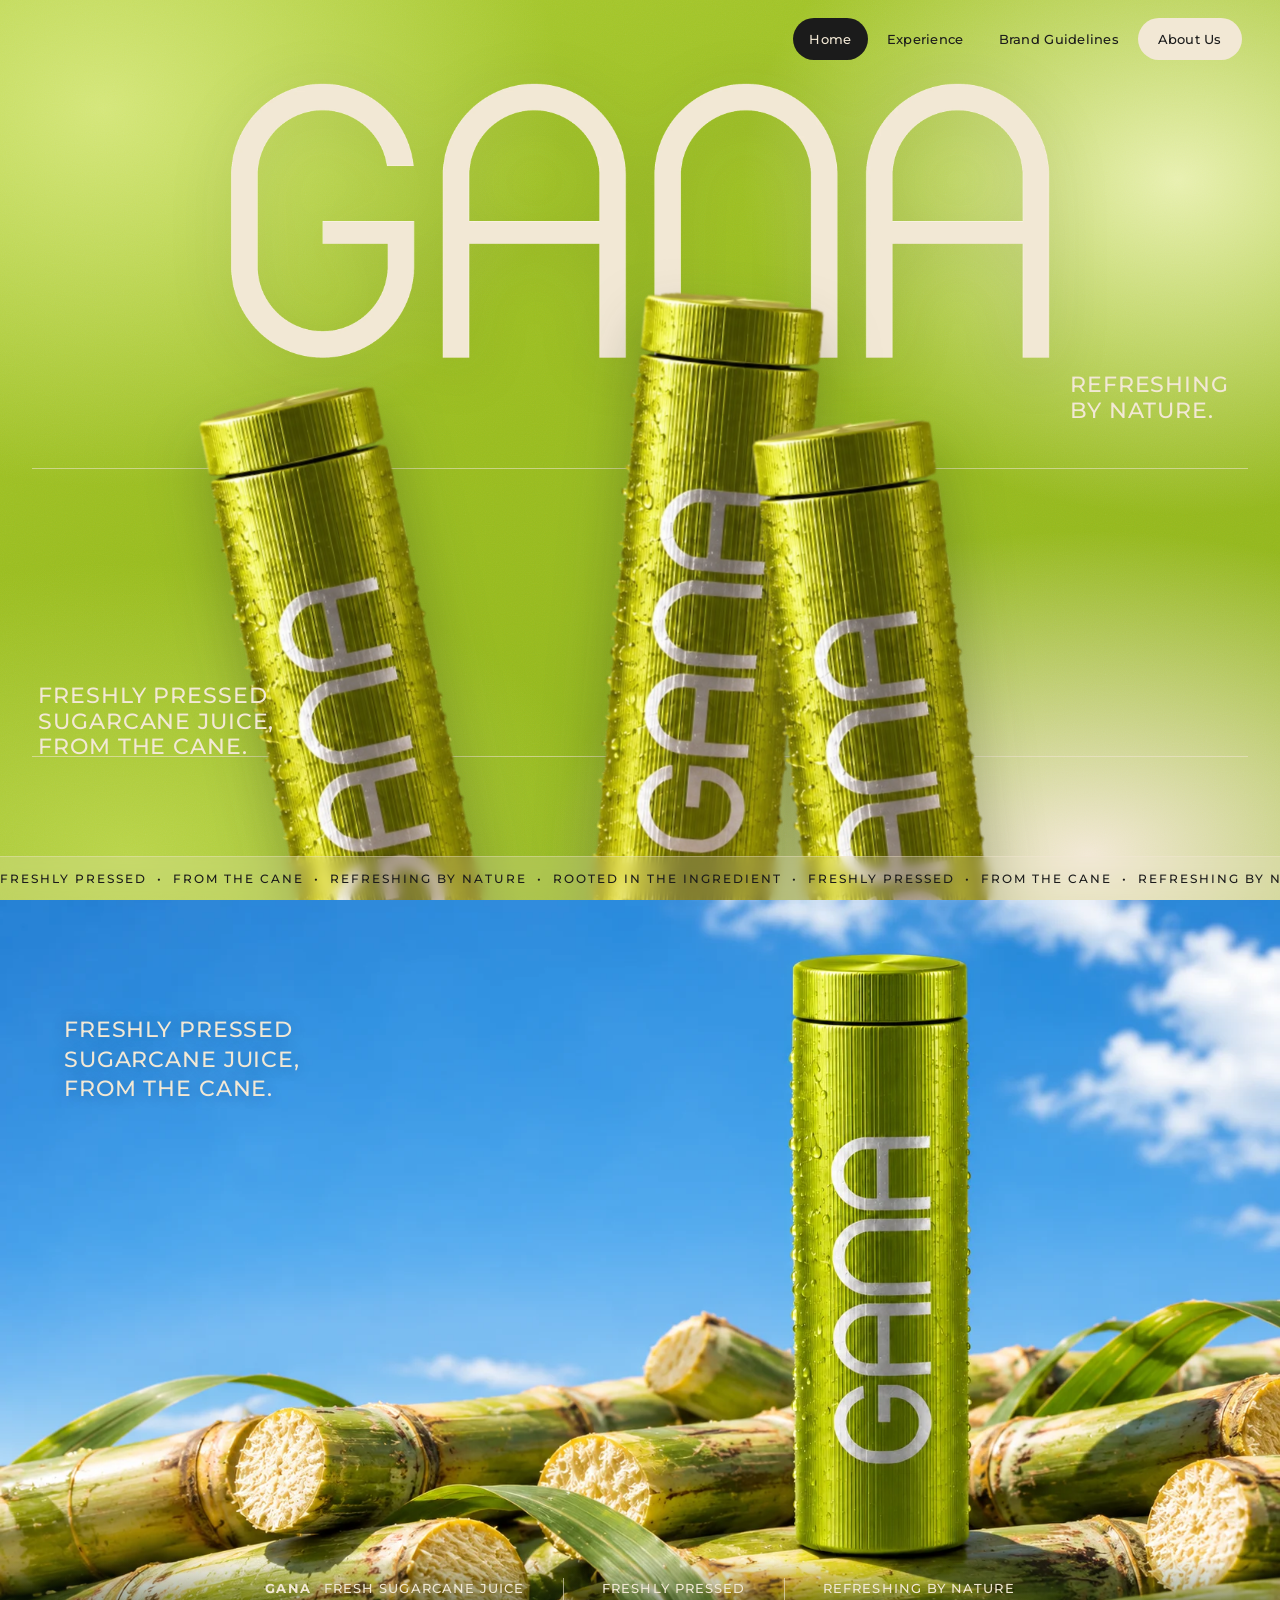
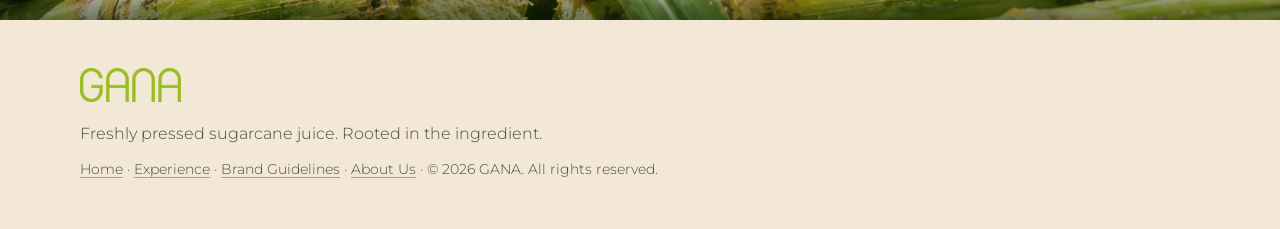
==== commit 13ef127e: "Home wide banner: use the supplied GANA bottle on sugarcane photo Co-Authored-By: Claude Sonnet 5.5 " ====
--- a/index.html
+++ b/index.html
@@ -14,7 +14,7 @@
   <link rel="preconnect" href="https://fonts.gstatic.com" crossorigin>
   <link href="https://fonts.googleapis.com/css2?family=Montserrat:wght@300;400;500;700&display=swap" rel="stylesheet">
   <link rel="stylesheet" href="styles.css?v=79">
-  <link rel="stylesheet" href="home.css?v=82">
+  <link rel="stylesheet" href="home.css?v=84">
 </head>
 <body class="home">
 <main id="top" class="hero">
@@ -47,18 +47,9 @@
   </div>
 </main>
 
-<section class="wide-banner" id="fresh" aria-label="GANA, fresh from the cane">
-  <svg class="wb-clouds" viewBox="0 0 1440 520" preserveAspectRatio="xMidYMin slice" aria-hidden="true"><defs><filter id="cb"><feGaussianBlur stdDeviation="14"/></filter></defs><g fill="#fff" filter="url(#cb)" opacity=".95"><ellipse cx="1000" cy="70" rx="230" ry="60"/><ellipse cx="1180" cy="40" rx="260" ry="70"/><ellipse cx="1330" cy="110" rx="170" ry="55"/><ellipse cx="860" cy="30" rx="150" ry="40"/><ellipse cx="1360" cy="320" rx="150" ry="42"/><ellipse cx="1290" cy="350" rx="120" ry="34"/><ellipse cx="200" cy="140" rx="170" ry="34" opacity=".55"/></g></svg>
+<section class="wide-banner" id="fresh" aria-label="GANA bottle on freshly cut sugarcane">
+  <picture><source srcset="Images/banner-cane.webp" type="image/webp"><img class="wb-photo" src="Images/banner-cane.jpg" alt="GANA bottle standing on freshly cut sugarcane under a blue sky" width="1672" height="941" loading="lazy"></picture>
   <p class="wb-cap">Freshly pressed<br>sugarcane juice,<br>from the cane.</p>
-  <svg class="wb-cane wb-back" viewBox="0 0 1440 520" preserveAspectRatio="xMidYMax slice" aria-hidden="true"><defs>
-<linearGradient id="cane0" x1="0" y1="0" x2="0" y2="1"><stop offset="0" stop-color="#c8da63"/><stop offset=".45" stop-color="#99b83a"/><stop offset="1" stop-color="#5f7d22"/></linearGradient>
-<linearGradient id="cane1" x1="0" y1="0" x2="0" y2="1"><stop offset="0" stop-color="#b9cf55"/><stop offset=".5" stop-color="#86a634"/><stop offset="1" stop-color="#4f6a1a"/></linearGradient>
-<linearGradient id="node" x1="0" y1="0" x2="0" y2="1"><stop offset="0" stop-color="#8d9a3a"/><stop offset=".5" stop-color="#6c7d2a"/><stop offset="1" stop-color="#46591a"/></linearGradient>
-<linearGradient id="leaf" x1="0" y1="0" x2="1" y2="0"><stop offset="0" stop-color="#4f7d1b"/><stop offset="1" stop-color="#9ccb3a"/></linearGradient>
-<filter id="sh" x="-20%" y="-20%" width="140%" height="140%"><feGaussianBlur stdDeviation="8"/></filter>
-</defs><g transform="translate(250 330) rotate(-24)"><rect x="-260.0" y="-46.0" width="520" height="92" rx="11.04" fill="url(#cane1)"/><rect x="-141.22323056420106" y="-48.0" width="14" height="96" rx="5" fill="url(#node)"/><rect x="-125.22323056420106" y="-43.0" width="2" height="86" fill="#f3f0a8" opacity=".25"/><rect x="-13.349343452308547" y="-48.0" width="14" height="96" rx="5" fill="url(#node)"/><rect x="2.6506565476914528" y="-43.0" width="2" height="86" fill="#f3f0a8" opacity=".25"/><rect x="121.33693188177091" y="-48.0" width="14" height="96" rx="5" fill="url(#node)"/><rect x="137.3369318817709" y="-43.0" width="2" height="86" fill="#f3f0a8" opacity=".25"/><rect x="-254.0" y="-23.0" width="508" height="1.4" fill="#3f5a12" opacity=".18"/><rect x="-254.0" y="0.0" width="508" height="1.4" fill="#3f5a12" opacity=".18"/><rect x="-254.0" y="23.0" width="508" height="1.4" fill="#3f5a12" opacity=".18"/><rect x="-252.0" y="-41.0" width="504" height="11.04" rx="4" fill="#fff" opacity=".22"/><ellipse cx="260.0" cy="0" rx="22.08" ry="46.0" fill="#d8cf7a"/><ellipse cx="263.312" cy="0" rx="18.1056" ry="41.0" fill="#f1ebbd"/><line x1="248.5143839751264" y1="-24.84199650222646" x2="247.92393006203685" y2="-11.580401114436992" stroke="#bfb36a" stroke-width="1.3" opacity=".7"/><line x1="267.0257483159841" y1="21.632569307698212" x2="265.357317370126" y2="31.462689381271534" stroke="#bfb36a" stroke-width="1.3" opacity=".7"/><line x1="251.32691936794512" y1="-16.078849672215583" x2="248.9640191225343" y2="-9.149245779005334" stroke="#bfb36a" stroke-width="1.3" opacity=".7"/><line x1="268.715065612433" y1="30.77824546282035" x2="270.55497969264695" y2="42.98227600970705" stroke="#bfb36a" stroke-width="1.3" opacity=".7"/><line x1="254.9617844686085" y1="-22.072635502614716" x2="255.72363808308728" y2="-10.485583122706254" stroke="#bfb36a" stroke-width="1.3" opacity=".7"/><line x1="270.06982470806634" y1="25.534681775376995" x2="267.59013422387585" y2="35.98734872885591" stroke="#bfb36a" stroke-width="1.3" opacity=".7"/><line x1="260.15775124122314" y1="12.362504869186075" x2="258.22449228666784" y2="21.624795857452384" stroke="#bfb36a" stroke-width="1.3" opacity=".7"/><line x1="271.51485328989196" y1="-29.567073076891894" x2="273.70775831100246" y2="-19.63832325060841" stroke="#bfb36a" stroke-width="1.3" opacity=".7"/><line x1="270.83342718833154" y1="-14.382306750720623" x2="271.26762799844687" y2="-1.4414515918115143" stroke="#bfb36a" stroke-width="1.3" opacity=".7"/><line x1="260.22183445681657" y1="25.059174352101692" x2="259.705510715607" y2="35.4493866018116" stroke="#bfb36a" stroke-width="1.3" opacity=".7"/><line x1="251.02635077979815" y1="-4.964902754881891" x2="249.85702035839458" y2="7.348428112829694" stroke="#bfb36a" stroke-width="1.3" opacity=".7"/><line x1="247.97934768559708" y1="-32.88683022679811" x2="248.7374521588365" y2="-25.362931322252145" stroke="#bfb36a" stroke-width="1.3" opacity=".7"/><line x1="259.23797732170283" y1="2.4927692313183982" x2="258.29503691423577" y2="16.46827909886741" stroke="#bfb36a" stroke-width="1.3" opacity=".7"/><line x1="257.6894072161685" y1="-21.918708408001294" x2="255.90543091320288" y2="-11.224723571882123" stroke="#bfb36a" stroke-width="1.3" opacity=".7"/><line x1="256.1800916740764" y1="-16.10605188290281" x2="257.6617477600192" y2="-8.220031753655133" stroke="#bfb36a" stroke-width="1.3" opacity=".7"/><line x1="270.71273293015633" y1="4.214086818004233" x2="268.3186095624635" y2="9.768578996365816" stroke="#bfb36a" stroke-width="1.3" opacity=".7"/><line x1="267.025738746181" y1="-19.521400302808935" x2="267.71833119695316" y2="-12.384645774381003" stroke="#bfb36a" stroke-width="1.3" opacity=".7"/><line x1="251.45609171888478" y1="-12.163176333235103" x2="251.21020423190583" y2="-6.777875643196927" stroke="#bfb36a" stroke-width="1.3" opacity=".7"/><line x1="270.49050243534685" y1="14.20501546522933" x2="273.21892802540094" y2="25.818917073494664" stroke="#bfb36a" stroke-width="1.3" opacity=".7"/><line x1="247.23389667017148" y1="33.11046659613248" x2="245.96787547757654" y2="46.80452740884559" stroke="#bfb36a" stroke-width="1.3" opacity=".7"/><line x1="257.6266918376009" y1="19.81723933621069" x2="260.2865420417188" y2="30.40183357938245" stroke="#bfb36a" stroke-width="1.3" opacity=".7"/><line x1="254.52619808089258" y1="22.89080165027419" x2="252.67468930974502" y2="31.888081805604777" stroke="#bfb36a" stroke-width="1.3" opacity=".7"/><line x1="256.8637912816559" y1="-26.176490887974122" x2="259.63467301609734" y2="-18.194725825181443" stroke="#bfb36a" stroke-width="1.3" opacity=".7"/><line x1="247.93894642366462" y1="-35.32345442355135" x2="245.95634868658433" y2="-23.269743350159153" stroke="#bfb36a" stroke-width="1.3" opacity=".7"/><line x1="254.44469592789778" y1="-9.88385278137521" x2="252.02730920709112" y2="3.9518850644116768" stroke="#bfb36a" stroke-width="1.3" opacity=".7"/><line x1="252.26096463920496" y1="-5.475418612434375" x2="249.6170017818785" y2="0.022017014207232677" stroke="#bfb36a" stroke-width="1.3" opacity=".7"/></g><g transform="translate(1170 310) rotate(18)"><rect x="-270.0" y="-48.0" width="540" height="96" rx="11.52" fill="url(#cane1)"/><rect x="-147.30127565913978" y="-50.0" width="14" height="100" rx="5" fill="url(#node)"/><rect x="-131.30127565913978" y="-45.0" width="2" height="90" fill="#f3f0a8" opacity=".25"/><rect x="-4.170766118691111" y="-50.0" width="14" height="100" rx="5" fill="url(#node)"/><rect x="11.82923388130889" y="-45.0" width="2" height="90" fill="#f3f0a8" opacity=".25"/><rect x="122.39424855786771" y="-50.0" width="14" height="100" rx="5" fill="url(#node)"/><rect x="138.3942485578677" y="-45.0" width="2" height="90" fill="#f3f0a8" opacity=".25"/><rect x="-264.0" y="-24.0" width="528" height="1.4" fill="#3f5a12" opacity=".18"/><rect x="-264.0" y="0.0" width="528" height="1.4" fill="#3f5a12" opacity=".18"/><rect x="-264.0" y="24.0" width="528" height="1.4" fill="#3f5a12" opacity=".18"/><rect x="-262.0" y="-43.0" width="524" height="11.52" rx="4" fill="#fff" opacity=".22"/><ellipse cx="-270.0" cy="0" rx="23.04" ry="48.0" fill="#d8cf7a"/><ellipse cx="-273.456" cy="0" rx="18.892799999999998" ry="43.0" fill="#f1ebbd"/><line x1="-270.2580217610782" y1="-34.892180133510514" x2="-271.76366985304566" y2="-20.9134513897177" stroke="#bfb36a" stroke-width="1.3" opacity=".7"/><line x1="-269.19152861855696" y1="-28.707232419784113" x2="-267.5487758669872" y2="-20.023341340473714" stroke="#bfb36a" stroke-width="1.3" opacity=".7"/><line x1="-270.61483724633894" y1="37.06196122780344" x2="-272.16366424903646" y2="45.75756362562862" stroke="#bfb36a" stroke-width="1.3" opacity=".7"/><line x1="-272.1780828554187" y1="-35.19794195407127" x2="-273.6865670112181" y2="-22.19423820451493" stroke="#bfb36a" stroke-width="1.3" opacity=".7"/><line x1="-270.03926791329826" y1="25.159581068118683" x2="-272.8493657699627" y2="32.44912402089826" stroke="#bfb36a" stroke-width="1.3" opacity=".7"/><line x1="-278.0714052440451" y1="-19.57842657006188" x2="-279.68260531962073" y2="-6.75104092578108" stroke="#bfb36a" stroke-width="1.3" opacity=".7"/><line x1="-282.4063840480218" y1="-27.23066564872064" x2="-279.83818499545623" y2="-17.14256784504076" stroke="#bfb36a" stroke-width="1.3" opacity=".7"/><line x1="-272.68290480045783" y1="37.283374214901656" x2="-270.2771918538208" y2="48.169135415076966" stroke="#bfb36a" stroke-width="1.3" opacity=".7"/><line x1="-263.2338076546205" y1="22.105186928203608" x2="-263.2680795182834" y2="27.941364477498496" stroke="#bfb36a" stroke-width="1.3" opacity=".7"/><line x1="-259.6650054210493" y1="-21.969981620650703" x2="-257.2664342899329" y2="-8.648785276982153" stroke="#bfb36a" stroke-width="1.3" opacity=".7"/><line x1="-265.66177997037363" y1="-12.419191580179668" x2="-263.86475201439316" y2="-1.6367462922119387" stroke="#bfb36a" stroke-width="1.3" opacity=".7"/><line x1="-269.22519541312084" y1="23.926789014929355" x2="-268.2968022815639" y2="35.10042768067952" stroke="#bfb36a" stroke-width="1.3" opacity=".7"/><line x1="-258.3104266312492" y1="-17.6092725267386" x2="-255.57275228335422" y2="-11.93984741377971" stroke="#bfb36a" stroke-width="1.3" opacity=".7"/><line x1="-257.23287749517635" y1="35.80270908241086" x2="-256.22276619939026" y2="41.20360480874291" stroke="#bfb36a" stroke-width="1.3" opacity=".7"/><line x1="-280.29520868908577" y1="30.321698867421446" x2="-277.48399890898395" y2="41.326408123912636" stroke="#bfb36a" stroke-width="1.3" opacity=".7"/><line x1="-279.19944030325297" y1="-33.403283490791374" x2="-278.3883015631645" y2="-23.280430068256543" stroke="#bfb36a" stroke-width="1.3" opacity=".7"/><line x1="-258.18100679365585" y1="18.733586331331615" x2="-259.86975800848734" y2="23.763043571888968" stroke="#bfb36a" stroke-width="1.3" opacity=".7"/><line x1="-283.4615270578747" y1="32.099511503520816" x2="-281.2029855517628" y2="38.1425212284511" stroke="#bfb36a" stroke-width="1.3" opacity=".7"/><line x1="-262.1764528786523" y1="23.550298023987352" x2="-259.9091856564414" y2="33.505773596339516" stroke="#bfb36a" stroke-width="1.3" opacity=".7"/><line x1="-278.24824309256485" y1="28.781767578965884" x2="-277.2193523364222" y2="36.757555623641046" stroke="#bfb36a" stroke-width="1.3" opacity=".7"/><line x1="-262.43622994859993" y1="29.773002048881892" x2="-262.60716923397206" y2="39.51067986113618" stroke="#bfb36a" stroke-width="1.3" opacity=".7"/><line x1="-282.87890427569175" y1="-35.994097128486814" x2="-282.31198323022824" y2="-26.59461609236574" stroke="#bfb36a" stroke-width="1.3" opacity=".7"/><line x1="-267.0105558936993" y1="27.718706693711212" x2="-269.1779856072446" y2="35.98183383975565" stroke="#bfb36a" stroke-width="1.3" opacity=".7"/><line x1="-269.364474995148" y1="20.336041054199995" x2="-272.3011673836406" y2="32.875241718677145" stroke="#bfb36a" stroke-width="1.3" opacity=".7"/><line x1="-281.4700213476834" y1="24.894672167895997" x2="-281.20974928643517" y2="33.32509439831979" stroke="#bfb36a" stroke-width="1.3" opacity=".7"/><line x1="-275.22078915029124" y1="21.84144868119899" x2="-276.818585586301" y2="31.221316687154747" stroke="#bfb36a" stroke-width="1.3" opacity=".7"/></g><g transform="translate(720 360) rotate(3)"><rect x="-310.0" y="-45.0" width="620" height="90" rx="10.799999999999999" fill="url(#cane0)"/><rect x="-154.5395422696998" y="-47.0" width="14" height="94" rx="5" fill="url(#node)"/><rect x="-138.5395422696998" y="-42.0" width="2" height="84" fill="#f3f0a8" opacity=".25"/><rect x="-13.47808527026245" y="-47.0" width="14" height="94" rx="5" fill="url(#node)"/><rect x="2.5219147297375493" y="-42.0" width="2" height="84" fill="#f3f0a8" opacity=".25"/><rect x="141.83121799418393" y="-47.0" width="14" height="94" rx="5" fill="url(#node)"/><rect x="157.83121799418393" y="-42.0" width="2" height="84" fill="#f3f0a8" opacity=".25"/><rect x="-304.0" y="-22.5" width="608" height="1.4" fill="#3f5a12" opacity=".18"/><rect x="-304.0" y="0.0" width="608" height="1.4" fill="#3f5a12" opacity=".18"/><rect x="-304.0" y="22.5" width="608" height="1.4" fill="#3f5a12" opacity=".18"/><rect x="-302.0" y="-40.0" width="604" height="10.799999999999999" rx="4" fill="#fff" opacity=".22"/><ellipse cx="310.0" cy="0" rx="21.599999999999998" ry="45.0" fill="#d8cf7a"/><ellipse cx="313.24" cy="0" rx="17.711999999999996" ry="40.0" fill="#f1ebbd"/><line x1="319.9880877414619" y1="8.467321216201405" x2="320.06293563337016" y2="17.37290047576863" stroke="#bfb36a" stroke-width="1.3" opacity=".7"/><line x1="317.1691152858338" y1="25.0490768982948" x2="314.57062251274465" y2="37.98100134918732" stroke="#bfb36a" stroke-width="1.3" opacity=".7"/><line x1="304.8757577021354" y1="-21.290312971282113" x2="306.89440955170375" y2="-12.488132956257925" stroke="#bfb36a" stroke-width="1.3" opacity=".7"/><line x1="301.3784110119339" y1="20.884420939388725" x2="303.6241339240139" y2="27.471579413420763" stroke="#bfb36a" stroke-width="1.3" opacity=".7"/><line x1="309.85109553014166" y1="-24.54851260141406" x2="308.88260498582" y2="-14.671745318005385" stroke="#bfb36a" stroke-width="1.3" opacity=".7"/><line x1="315.45646347204524" y1="28.285063582223167" x2="312.4898362161333" y2="36.09141784481786" stroke="#bfb36a" stroke-width="1.3" opacity=".7"/><line x1="309.6502534429642" y1="3.1463932078980434" x2="310.94377339888223" y2="12.504638295587096" stroke="#bfb36a" stroke-width="1.3" opacity=".7"/><line x1="303.401835361255" y1="-29.702097054943287" x2="305.4872559679926" y2="-21.490981954985102" stroke="#bfb36a" stroke-width="1.3" opacity=".7"/><line x1="322.5920593261239" y1="18.666895126021913" x2="323.3522626728096" y2="29.757495299765537" stroke="#bfb36a" stroke-width="1.3" opacity=".7"/><line x1="305.1600250055095" y1="7.667441692461047" x2="307.63676817802775" y2="16.87070493829753" stroke="#bfb36a" stroke-width="1.3" opacity=".7"/><line x1="304.96245850056573" y1="28.79856914120716" x2="307.1676150283231" y2="40.880213586617266" stroke="#bfb36a" stroke-width="1.3" opacity=".7"/><line x1="308.49833763536526" y1="7.909965762661066" x2="306.34234303761866" y2="19.849345047741743" stroke="#bfb36a" stroke-width="1.3" opacity=".7"/><line x1="314.20128663192645" y1="-9.647431157434603" x2="312.0008151159759" y2="-3.9043901528171876" stroke="#bfb36a" stroke-width="1.3" opacity=".7"/><line x1="318.00985697601203" y1="-24.924321045896974" x2="316.0758692222646" y2="-11.80710134854287" stroke="#bfb36a" stroke-width="1.3" opacity=".7"/><line x1="311.96946587396974" y1="-8.960829050659402" x2="311.0721110182073" y2="1.6266412047538203" stroke="#bfb36a" stroke-width="1.3" opacity=".7"/><line x1="307.4740298063761" y1="-28.45729503486835" x2="310.09115827859785" y2="-21.840214398792995" stroke="#bfb36a" stroke-width="1.3" opacity=".7"/><line x1="305.5073516682254" y1="10.79768140638285" x2="304.31083252657896" y2="16.006223734218437" stroke="#bfb36a" stroke-width="1.3" opacity=".7"/><line x1="321.6482449915831" y1="-33.59300042185607" x2="323.626888681128" y2="-21.383060225050066" stroke="#bfb36a" stroke-width="1.3" opacity=".7"/><line x1="321.7503766464477" y1="21.507509327699985" x2="319.70117111299095" y2="31.76502858687964" stroke="#bfb36a" stroke-width="1.3" opacity=".7"/><line x1="311.91456738089056" y1="-0.3331238309254374" x2="314.54203693887166" y2="11.509143282487186" stroke="#bfb36a" stroke-width="1.3" opacity=".7"/><line x1="300.0680872176497" y1="32.79313779656927" x2="300.9774236420808" y2="43.87170644121907" stroke="#bfb36a" stroke-width="1.3" opacity=".7"/><line x1="313.0551118367215" y1="17.164117511749595" x2="315.04268909597585" y2="24.88990309258562" stroke="#bfb36a" stroke-width="1.3" opacity=".7"/><line x1="307.56640776959443" y1="29.947524801963212" x2="308.1606125189447" y2="43.01939669662471" stroke="#bfb36a" stroke-width="1.3" opacity=".7"/><line x1="305.0668166417527" y1="14.251264002012931" x2="303.4490282708606" y2="22.19082108373495" stroke="#bfb36a" stroke-width="1.3" opacity=".7"/><line x1="322.8679624452653" y1="8.875770845139428" x2="325.2620692119742" y2="17.477723111508915" stroke="#bfb36a" stroke-width="1.3" opacity=".7"/><line x1="318.2293743738252" y1="-6.953797356293322" x2="316.9320020075588" y2="1.7502826389604351" stroke="#bfb36a" stroke-width="1.3" opacity=".7"/></g><g transform="translate(430 380) rotate(12)"><rect x="-280.0" y="-50.0" width="560" height="100" rx="12.0" fill="url(#cane0)"/><rect x="-154.7890669999977" y="-52.0" width="14" height="104" rx="5" fill="url(#node)"/><rect x="-138.7890669999977" y="-47.0" width="2" height="94" fill="#f3f0a8" opacity=".25"/><rect x="-12.057723057582304" y="-52.0" width="14" height="104" rx="5" fill="url(#node)"/><rect x="3.9422769424176956" y="-47.0" width="2" height="94" fill="#f3f0a8" opacity=".25"/><rect x="133.6431648085755" y="-52.0" width="14" height="104" rx="5" fill="url(#node)"/><rect x="149.6431648085755" y="-47.0" width="2" height="94" fill="#f3f0a8" opacity=".25"/><rect x="-274.0" y="-25.0" width="548" height="1.4" fill="#3f5a12" opacity=".18"/><rect x="-274.0" y="0.0" width="548" height="1.4" fill="#3f5a12" opacity=".18"/><rect x="-274.0" y="25.0" width="548" height="1.4" fill="#3f5a12" opacity=".18"/><rect x="-272.0" y="-45.0" width="544" height="12.0" rx="4" fill="#fff" opacity=".22"/><ellipse cx="280.0" cy="0" rx="24.0" ry="50.0" fill="#d8cf7a"/><ellipse cx="283.6" cy="0" rx="19.68" ry="45.0" fill="#f1ebbd"/><line x1="283.30508528790506" y1="15.46314928599272" x2="282.4908955738993" y2="29.02274433812932" stroke="#bfb36a" stroke-width="1.3" opacity=".7"/><line x1="270.0943131828727" y1="9.858341233684591" x2="267.50061163212956" y2="23.622451677317994" stroke="#bfb36a" stroke-width="1.3" opacity=".7"/><line x1="292.0949669391307" y1="39.02550854121179" x2="292.71778864847624" y2="46.835640278744165" stroke="#bfb36a" stroke-width="1.3" opacity=".7"/><line x1="273.0275909030696" y1="-32.692853954098354" x2="271.36056012036727" y2="-19.338655220443687" stroke="#bfb36a" stroke-width="1.3" opacity=".7"/><line x1="288.00406533709975" y1="31.405107142703926" x2="285.8964276004812" y2="38.55025228792431" stroke="#bfb36a" stroke-width="1.3" opacity=".7"/><line x1="292.9003355365267" y1="-16.062913457964267" x2="290.8802532146701" y2="-3.948932224157417" stroke="#bfb36a" stroke-width="1.3" opacity=".7"/><line x1="281.35749531787206" y1="14.455709231299934" x2="284.1132608992338" y2="21.816731362197167" stroke="#bfb36a" stroke-width="1.3" opacity=".7"/><line x1="270.13655781177937" y1="1.9493670734081832" x2="267.71713336162725" y2="7.235108227834388" stroke="#bfb36a" stroke-width="1.3" opacity=".7"/><line x1="269.1070123776354" y1="-14.678529452118923" x2="266.47455247839093" y2="-0.7456193019035808" stroke="#bfb36a" stroke-width="1.3" opacity=".7"/><line x1="291.23867541989097" y1="-16.875478261866714" x2="292.4505747975495" y2="-5.293540640759213" stroke="#bfb36a" stroke-width="1.3" opacity=".7"/><line x1="293.0352523844229" y1="12.414348968839526" x2="295.30613801776497" y2="23.889250017170262" stroke="#bfb36a" stroke-width="1.3" opacity=".7"/><line x1="285.58034315165" y1="4.796635129635561" x2="286.9225822281694" y2="14.767820205887432" stroke="#bfb36a" stroke-width="1.3" opacity=".7"/><line x1="270.0409998163105" y1="0.20393515343723578" x2="272.107013344633" y2="9.561661031261218" stroke="#bfb36a" stroke-width="1.3" opacity=".7"/><line x1="270.43939925362423" y1="-34.5759043836777" x2="272.6880970809183" y2="-27.271269830233834" stroke="#bfb36a" stroke-width="1.3" opacity=".7"/><line x1="285.2456522399363" y1="-8.694118537096458" x2="287.4152293050742" y2="-0.7383198997333444" stroke="#bfb36a" stroke-width="1.3" opacity=".7"/><line x1="277.7848843771003" y1="-9.055556618022376" x2="274.9531929605357" y2="3.8343109118907712" stroke="#bfb36a" stroke-width="1.3" opacity=".7"/><line x1="293.25071931136074" y1="-38.480035481454365" x2="291.1657978806755" y2="-32.06996915963661" stroke="#bfb36a" stroke-width="1.3" opacity=".7"/><line x1="289.31385064455003" y1="27.887108093107983" x2="287.7059599595554" y2="37.868835850245375" stroke="#bfb36a" stroke-width="1.3" opacity=".7"/><line x1="286.2940357396638" y1="-1.8637091451768768" x2="284.40460688055526" y2="10.565702743473011" stroke="#bfb36a" stroke-width="1.3" opacity=".7"/><line x1="285.94599515977006" y1="39.71513493758303" x2="288.47337243813837" y2="53.14924567797804" stroke="#bfb36a" stroke-width="1.3" opacity=".7"/><line x1="290.0082155836384" y1="-9.643335141998435" x2="292.01077011340914" y2="0.641707886680976" stroke="#bfb36a" stroke-width="1.3" opacity=".7"/><line x1="283.4343117744379" y1="-31.42700286214974" x2="285.9047352801965" y2="-23.680669543393655" stroke="#bfb36a" stroke-width="1.3" opacity=".7"/><line x1="291.4382754974532" y1="11.74788047780963" x2="292.03888100337036" y2="17.08291284690417" stroke="#bfb36a" stroke-width="1.3" opacity=".7"/><line x1="272.9632687618917" y1="10.555834300519031" x2="275.111051868559" y2="21.51338641553699" stroke="#bfb36a" stroke-width="1.3" opacity=".7"/><line x1="291.3945846866927" y1="-15.408637056150862" x2="292.1449108805806" y2="-7.356316871846538" stroke="#bfb36a" stroke-width="1.3" opacity=".7"/><line x1="291.27869990168364" y1="26.73371558386657" x2="293.63787306468197" y2="39.68309599605793" stroke="#bfb36a" stroke-width="1.3" opacity=".7"/></g><g transform="translate(1010 385) rotate(-10)"><rect x="-280.0" y="-50.0" width="560" height="100" rx="12.0" fill="url(#cane0)"/><rect x="-144.46659386449144" y="-52.0" width="14" height="104" rx="5" fill="url(#node)"/><rect x="-128.46659386449144" y="-47.0" width="2" height="94" fill="#f3f0a8" opacity=".25"/><rect x="-3.8203204824637105" y="-52.0" width="14" height="104" rx="5" fill="url(#node)"/><rect x="12.17967951753629" y="-47.0" width="2" height="94" fill="#f3f0a8" opacity=".25"/><rect x="134.6749022391258" y="-52.0" width="14" height="104" rx="5" fill="url(#node)"/><rect x="150.6749022391258" y="-47.0" width="2" height="94" fill="#f3f0a8" opacity=".25"/><rect x="-274.0" y="-25.0" width="548" height="1.4" fill="#3f5a12" opacity=".18"/><rect x="-274.0" y="0.0" width="548" height="1.4" fill="#3f5a12" opacity=".18"/><rect x="-274.0" y="25.0" width="548" height="1.4" fill="#3f5a12" opacity=".18"/><rect x="-272.0" y="-45.0" width="544" height="12.0" rx="4" fill="#fff" opacity=".22"/><ellipse cx="-280.0" cy="0" rx="24.0" ry="50.0" fill="#d8cf7a"/><ellipse cx="-283.6" cy="0" rx="19.68" ry="45.0" fill="#f1ebbd"/><line x1="-265.9616134978127" y1="2.167374775496988" x2="-266.84325712413136" y2="7.90097001706016" stroke="#bfb36a" stroke-width="1.3" opacity=".7"/><line x1="-280.0551360208475" y1="17.08078208157788" x2="-279.781273189829" y2="27.461636869993434" stroke="#bfb36a" stroke-width="1.3" opacity=".7"/><line x1="-288.6155590514268" y1="-20.01000402035207" x2="-291.18749251450595" y2="-7.975717786454114" stroke="#bfb36a" stroke-width="1.3" opacity=".7"/><line x1="-274.33474019105483" y1="32.67696508039539" x2="-276.6340549503888" y2="46.48361615855086" stroke="#bfb36a" stroke-width="1.3" opacity=".7"/><line x1="-279.73213790535925" y1="26.13480080657446" x2="-282.72672922768476" y2="38.72951225955891" stroke="#bfb36a" stroke-width="1.3" opacity=".7"/><line x1="-276.4790513613186" y1="9.868965312374094" x2="-279.36945693170895" y2="21.466218066950276" stroke="#bfb36a" stroke-width="1.3" opacity=".7"/><line x1="-280.63125023176366" y1="-37.25625871985757" x2="-282.7620709585245" y2="-29.017746999238163" stroke="#bfb36a" stroke-width="1.3" opacity=".7"/><line x1="-272.84631438005755" y1="31.212990724101843" x2="-270.95081215627255" y2="38.89612750556455" stroke="#bfb36a" stroke-width="1.3" opacity=".7"/><line x1="-276.98158372345813" y1="-8.923189859276963" x2="-279.7773326051767" y2="-0.21251827464658213" stroke="#bfb36a" stroke-width="1.3" opacity=".7"/><line x1="-272.6836192704283" y1="37.99095872874287" x2="-270.50720502615223" y2="45.679906764270925" stroke="#bfb36a" stroke-width="1.3" opacity=".7"/><line x1="-271.68154647664426" y1="15.258598496243707" x2="-270.45416165442265" y2="24.195217076887573" stroke="#bfb36a" stroke-width="1.3" opacity=".7"/><line x1="-293.8831729815605" y1="-26.010462513739547" x2="-291.5611324488576" y2="-12.623965390604726" stroke="#bfb36a" stroke-width="1.3" opacity=".7"/><line x1="-272.63343827302776" y1="-17.92439321794994" x2="-273.19076223771725" y2="-7.276710719932961" stroke="#bfb36a" stroke-width="1.3" opacity=".7"/><line x1="-285.14921672934184" y1="27.35261941526042" x2="-284.42851945110306" y2="34.656513193858586" stroke="#bfb36a" stroke-width="1.3" opacity=".7"/><line x1="-293.5336197941936" y1="0.8895946065282487" x2="-294.95219491972836" y2="8.473915912289502" stroke="#bfb36a" stroke-width="1.3" opacity=".7"/><line x1="-290.58683592042195" y1="33.16029765695835" x2="-289.03716296010583" y2="38.9409813414347" stroke="#bfb36a" stroke-width="1.3" opacity=".7"/><line x1="-289.6194674114743" y1="38.907903303053814" x2="-292.0666884208619" y2="45.81233600518975" stroke="#bfb36a" stroke-width="1.3" opacity=".7"/><line x1="-275.1398099673967" y1="34.64504018640545" x2="-272.7964882427676" y2="44.13821622853712" stroke="#bfb36a" stroke-width="1.3" opacity=".7"/><line x1="-284.5936794740774" y1="-30.878257366719744" x2="-284.859925752509" y2="-16.96548272316734" stroke="#bfb36a" stroke-width="1.3" opacity=".7"/><line x1="-287.36816881485714" y1="-26.682471577219804" x2="-285.3086855357783" y2="-20.656435045161494" stroke="#bfb36a" stroke-width="1.3" opacity=".7"/><line x1="-285.8578024667922" y1="37.711563298761575" x2="-285.45429534222257" y2="48.65730052176741" stroke="#bfb36a" stroke-width="1.3" opacity=".7"/><line x1="-292.2195042620816" y1="32.56143554822462" x2="-290.13876582221354" y2="39.17487264270249" stroke="#bfb36a" stroke-width="1.3" opacity=".7"/><line x1="-293.6160688923987" y1="17.46258303340427" x2="-292.01606948839" y2="24.09230574849456" stroke="#bfb36a" stroke-width="1.3" opacity=".7"/><line x1="-293.39617241995387" y1="-23.507345162077016" x2="-294.4496683203744" y2="-15.554078760312738" stroke="#bfb36a" stroke-width="1.3" opacity=".7"/><line x1="-276.924027929448" y1="38.63386736514636" x2="-277.7383296890655" y2="52.5448509608544" stroke="#bfb36a" stroke-width="1.3" opacity=".7"/><line x1="-288.20877536664915" y1="-26.250022795541604" x2="-285.47224196086313" y2="-12.687096924489603" stroke="#bfb36a" stroke-width="1.3" opacity=".7"/></g></svg>
-  <img class="wb-bottle" src="Images/bottle-cutout.webp" alt="GANA fresh sugarcane juice bottle on cut sugarcane" loading="lazy">
-  <svg class="wb-cane wb-front" viewBox="0 0 1440 520" preserveAspectRatio="xMidYMax slice" aria-hidden="true"><g transform="translate(160 420) rotate(-8)"><rect x="-300.0" y="-55.0" width="600" height="110" rx="13.2" fill="url(#cane0)"/><rect x="-154.05411518338767" y="-57.0" width="14" height="114" rx="5" fill="url(#node)"/><rect x="-138.05411518338767" y="-52.0" width="2" height="104" fill="#f3f0a8" opacity=".25"/><rect x="0.6581313525205097" y="-57.0" width="14" height="114" rx="5" fill="url(#node)"/><rect x="16.65813135252051" y="-52.0" width="2" height="104" fill="#f3f0a8" opacity=".25"/><rect x="135.91979332842885" y="-57.0" width="14" height="114" rx="5" fill="url(#node)"/><rect x="151.91979332842885" y="-52.0" width="2" height="104" fill="#f3f0a8" opacity=".25"/><rect x="-294.0" y="-27.5" width="588" height="1.4" fill="#3f5a12" opacity=".18"/><rect x="-294.0" y="0.0" width="588" height="1.4" fill="#3f5a12" opacity=".18"/><rect x="-294.0" y="27.5" width="588" height="1.4" fill="#3f5a12" opacity=".18"/><rect x="-292.0" y="-50.0" width="584" height="13.2" rx="4" fill="#fff" opacity=".22"/><ellipse cx="300.0" cy="0" rx="26.4" ry="55.0" fill="#d8cf7a"/><ellipse cx="303.96" cy="0" rx="21.647999999999996" ry="50.0" fill="#f1ebbd"/><line x1="306.4728558854854" y1="36.32055754639897" x2="307.48132488611014" y2="48.908672057209074" stroke="#bfb36a" stroke-width="1.3" opacity=".7"/><line x1="290.4826534819083" y1="-35.618577776718794" x2="288.30945153613965" y2="-26.309612507895793" stroke="#bfb36a" stroke-width="1.3" opacity=".7"/><line x1="301.28679656755304" y1="4.154155363364552" x2="300.45996426250906" y2="15.847548844531735" stroke="#bfb36a" stroke-width="1.3" opacity=".7"/><line x1="308.1898040507801" y1="30.45823956473788" x2="305.41709583661174" y2="36.834475267547155" stroke="#bfb36a" stroke-width="1.3" opacity=".7"/><line x1="291.70848832370024" y1="-25.267550001286796" x2="292.15139545733535" y2="-18.51670105641867" stroke="#bfb36a" stroke-width="1.3" opacity=".7"/><line x1="295.0602640461579" y1="11.220166243412528" x2="294.24234052426254" y2="22.59289222940773" stroke="#bfb36a" stroke-width="1.3" opacity=".7"/><line x1="290.1993173708977" y1="39.99239370380077" x2="289.28872127669354" y2="53.826451502860685" stroke="#bfb36a" stroke-width="1.3" opacity=".7"/><line x1="285.01393776574133" y1="-25.86506052383958" x2="283.16075880104626" y2="-13.436342640834392" stroke="#bfb36a" stroke-width="1.3" opacity=".7"/><line x1="313.8895761813268" y1="20.815851904045402" x2="313.8735621838839" y2="26.18804970757241" stroke="#bfb36a" stroke-width="1.3" opacity=".7"/><line x1="306.9444521031725" y1="-17.439041867602693" x2="306.301403540932" y2="-11.182752564618625" stroke="#bfb36a" stroke-width="1.3" opacity=".7"/><line x1="298.8515173857528" y1="-11.18712525397008" x2="297.98705988305323" y2="-2.169436210077066" stroke="#bfb36a" stroke-width="1.3" opacity=".7"/><line x1="285.1029512037953" y1="-32.73327350415479" x2="286.8051730856661" y2="-21.1431064254325" stroke="#bfb36a" stroke-width="1.3" opacity=".7"/><line x1="287.8000965278629" y1="-7.342276803906103" x2="286.5732875893716" y2="2.6823575163013658" stroke="#bfb36a" stroke-width="1.3" opacity=".7"/><line x1="299.4185267137833" y1="35.51906576049056" x2="302.2610160759375" y2="45.26196326021196" stroke="#bfb36a" stroke-width="1.3" opacity=".7"/><line x1="303.6453957149119" y1="-28.700863680581342" x2="304.24594925725773" y2="-18.307872210957978" stroke="#bfb36a" stroke-width="1.3" opacity=".7"/><line x1="284.8846075031701" y1="20.217948850161207" x2="284.5063513564719" y2="32.42077698377137" stroke="#bfb36a" stroke-width="1.3" opacity=".7"/><line x1="285.5121853667819" y1="-32.55763563552715" x2="283.6099519422296" y2="-24.98759953640905" stroke="#bfb36a" stroke-width="1.3" opacity=".7"/><line x1="294.11938520086835" y1="-5.836818914148907" x2="294.92579162604386" y2="0.6940737229965119" stroke="#bfb36a" stroke-width="1.3" opacity=".7"/><line x1="305.56774941167765" y1="-13.90216027537178" x2="305.8338164393967" y2="-0.27377278581212217" stroke="#bfb36a" stroke-width="1.3" opacity=".7"/><line x1="292.33363467475374" y1="39.257805131669585" x2="291.34410107000286" y2="49.09641464299429" stroke="#bfb36a" stroke-width="1.3" opacity=".7"/><line x1="295.74919207212565" y1="3.96729568907201" x2="297.9252203619218" y2="10.739608177097553" stroke="#bfb36a" stroke-width="1.3" opacity=".7"/><line x1="287.9433233173366" y1="-2.5939443366158486" x2="290.2418614937979" y2="7.767147431862757" stroke="#bfb36a" stroke-width="1.3" opacity=".7"/><line x1="288.6985284532558" y1="43.89762963583546" x2="289.9651672004063" y2="54.2695925746096" stroke="#bfb36a" stroke-width="1.3" opacity=".7"/><line x1="310.1388640553307" y1="-40.370790522677034" x2="312.3839910599579" y2="-34.64601636033463" stroke="#bfb36a" stroke-width="1.3" opacity=".7"/><line x1="309.02756255586115" y1="39.75328672107267" x2="309.6548902133168" y2="49.64765125378318" stroke="#bfb36a" stroke-width="1.3" opacity=".7"/><line x1="285.9745496373769" y1="-21.316637797332316" x2="285.8273228216668" y2="-8.523114437086075" stroke="#bfb36a" stroke-width="1.3" opacity=".7"/></g><g transform="translate(1290 430) rotate(6)"><rect x="-300.0" y="-56.0" width="600" height="112" rx="13.44" fill="url(#cane0)"/><rect x="-161.65427939383838" y="-58.0" width="14" height="116" rx="5" fill="url(#node)"/><rect x="-145.65427939383838" y="-53.0" width="2" height="106" fill="#f3f0a8" opacity=".25"/><rect x="-7.440269141162098" y="-58.0" width="14" height="116" rx="5" fill="url(#node)"/><rect x="8.559730858837902" y="-53.0" width="2" height="106" fill="#f3f0a8" opacity=".25"/><rect x="139.51997655982368" y="-58.0" width="14" height="116" rx="5" fill="url(#node)"/><rect x="155.51997655982368" y="-53.0" width="2" height="106" fill="#f3f0a8" opacity=".25"/><rect x="-294.0" y="-28.0" width="588" height="1.4" fill="#3f5a12" opacity=".18"/><rect x="-294.0" y="0.0" width="588" height="1.4" fill="#3f5a12" opacity=".18"/><rect x="-294.0" y="28.0" width="588" height="1.4" fill="#3f5a12" opacity=".18"/><rect x="-292.0" y="-51.0" width="584" height="13.44" rx="4" fill="#fff" opacity=".22"/><ellipse cx="-300.0" cy="0" rx="26.88" ry="56.0" fill="#d8cf7a"/><ellipse cx="-304.032" cy="0" rx="22.0416" ry="51.0" fill="#f1ebbd"/><line x1="-285.17393950296787" y1="17.567425767548258" x2="-282.84563852887686" y2="25.1580266102997" stroke="#bfb36a" stroke-width="1.3" opacity=".7"/><line x1="-316.0423835646278" y1="-7.63864758506832" x2="-315.8662126073863" y2="5.043329584564006" stroke="#bfb36a" stroke-width="1.3" opacity=".7"/><line x1="-313.80405207590866" y1="31.720790305353418" x2="-314.20377311676265" y2="37.441155995099685" stroke="#bfb36a" stroke-width="1.3" opacity=".7"/><line x1="-286.6829289472788" y1="-6.949732805942709" x2="-287.9817759580624" y2="5.661744361203549" stroke="#bfb36a" stroke-width="1.3" opacity=".7"/><line x1="-289.73011748186843" y1="41.887368753768826" x2="-291.5184403903644" y2="55.151357708467906" stroke="#bfb36a" stroke-width="1.3" opacity=".7"/><line x1="-283.9176224904231" y1="38.902583028571" x2="-286.85407519710657" y2="43.93502923867831" stroke="#bfb36a" stroke-width="1.3" opacity=".7"/><line x1="-299.4300282437193" y1="-19.187781245848484" x2="-299.8856580366114" y2="-13.355441394964217" stroke="#bfb36a" stroke-width="1.3" opacity=".7"/><line x1="-294.5893628249472" y1="12.926311575951438" x2="-293.807267771153" y2="22.52190836798805" stroke="#bfb36a" stroke-width="1.3" opacity=".7"/><line x1="-293.8781785891826" y1="4.53465138146764" x2="-296.4914365871494" y2="13.460895421859439" stroke="#bfb36a" stroke-width="1.3" opacity=".7"/><line x1="-312.7727342689763" y1="-33.5344141868794" x2="-311.2007218064892" y2="-25.61549657099681" stroke="#bfb36a" stroke-width="1.3" opacity=".7"/><line x1="-307.1903702797852" y1="-14.778112641120131" x2="-306.66688758819845" y2="-8.71439752428815" stroke="#bfb36a" stroke-width="1.3" opacity=".7"/><line x1="-313.8571269992343" y1="12.98628688853205" x2="-311.1259046823823" y2="19.3997617566839" stroke="#bfb36a" stroke-width="1.3" opacity=".7"/><line x1="-298.54039185883914" y1="24.62509507725916" x2="-298.99083892164595" y2="32.363140012245346" stroke="#bfb36a" stroke-width="1.3" opacity=".7"/><line x1="-291.6498123984739" y1="-12.944988603495524" x2="-291.5013226089954" y2="-3.1175300123842007" stroke="#bfb36a" stroke-width="1.3" opacity=".7"/><line x1="-295.9729361858216" y1="-23.222897122267128" x2="-297.94938148905476" y2="-13.880778717576653" stroke="#bfb36a" stroke-width="1.3" opacity=".7"/><line x1="-298.57406936023403" y1="13.932548443782572" x2="-298.0904736660215" y2="24.064024799146456" stroke="#bfb36a" stroke-width="1.3" opacity=".7"/><line x1="-285.2371419716434" y1="-28.162945985372474" x2="-284.13416864876126" y2="-16.632389668813993" stroke="#bfb36a" stroke-width="1.3" opacity=".7"/><line x1="-301.55871144316103" y1="41.863712043600245" x2="-302.5624244923663" y2="49.600018945207545" stroke="#bfb36a" stroke-width="1.3" opacity=".7"/><line x1="-306.4461838090383" y1="-16.90311878837112" x2="-307.5495880163067" y2="-10.021385312741506" stroke="#bfb36a" stroke-width="1.3" opacity=".7"/><line x1="-306.7072939836433" y1="-1.4727661551033862" x2="-307.4964726146339" y2="9.499658042782333" stroke="#bfb36a" stroke-width="1.3" opacity=".7"/><line x1="-288.2790679676806" y1="-17.00171294105221" x2="-286.4940438359684" y2="-9.045041481551955" stroke="#bfb36a" stroke-width="1.3" opacity=".7"/><line x1="-310.43502569656516" y1="30.767161353420306" x2="-312.8600597289688" y2="44.72076298040635" stroke="#bfb36a" stroke-width="1.3" opacity=".7"/><line x1="-315.94668921688935" y1="-42.97007209106289" x2="-313.74407813068404" y2="-37.94652800390577" stroke="#bfb36a" stroke-width="1.3" opacity=".7"/><line x1="-298.19939399243816" y1="14.273403934334027" x2="-299.8622765923855" y2="21.482991384331527" stroke="#bfb36a" stroke-width="1.3" opacity=".7"/><line x1="-303.4366450525461" y1="42.98041775307185" x2="-304.98586069866917" y2="51.953551566939424" stroke="#bfb36a" stroke-width="1.3" opacity=".7"/><line x1="-306.7529587364532" y1="21.35973974893514" x2="-309.2186894180052" y2="33.47614566360523" stroke="#bfb36a" stroke-width="1.3" opacity=".7"/></g><g transform="translate(600 445) rotate(-4)"><rect x="-280.0" y="-52.0" width="560" height="104" rx="12.48" fill="url(#cane1)"/><rect x="-153.46200094405367" y="-54.0" width="14" height="108" rx="5" fill="url(#node)"/><rect x="-137.46200094405367" y="-49.0" width="2" height="98" fill="#f3f0a8" opacity=".25"/><rect x="-14.113592337800517" y="-54.0" width="14" height="108" rx="5" fill="url(#node)"/><rect x="1.886407662199483" y="-49.0" width="2" height="98" fill="#f3f0a8" opacity=".25"/><rect x="125.0753299465714" y="-54.0" width="14" height="108" rx="5" fill="url(#node)"/><rect x="141.0753299465714" y="-49.0" width="2" height="98" fill="#f3f0a8" opacity=".25"/><rect x="-274.0" y="-26.0" width="548" height="1.4" fill="#3f5a12" opacity=".18"/><rect x="-274.0" y="0.0" width="548" height="1.4" fill="#3f5a12" opacity=".18"/><rect x="-274.0" y="26.0" width="548" height="1.4" fill="#3f5a12" opacity=".18"/><rect x="-272.0" y="-47.0" width="544" height="12.48" rx="4" fill="#fff" opacity=".22"/><ellipse cx="-280.0" cy="0" rx="24.96" ry="52.0" fill="#d8cf7a"/><ellipse cx="-283.744" cy="0" rx="20.4672" ry="47.0" fill="#f1ebbd"/><line x1="-281.97157575415275" y1="41.45241059191916" x2="-280.5479350688806" y2="51.47187261860327" stroke="#bfb36a" stroke-width="1.3" opacity=".7"/><line x1="-284.69733984855117" y1="39.88752719322457" x2="-285.6007435682881" y2="51.027054686892875" stroke="#bfb36a" stroke-width="1.3" opacity=".7"/><line x1="-284.0853391679637" y1="-41.952415875353545" x2="-282.5294557285474" y2="-31.797110825561383" stroke="#bfb36a" stroke-width="1.3" opacity=".7"/><line x1="-266.91568725181475" y1="-0.8461792352903927" x2="-267.319051050995" y2="10.731685648710606" stroke="#bfb36a" stroke-width="1.3" opacity=".7"/><line x1="-292.3872662210107" y1="-9.03660776284056" x2="-293.06179071340983" y2="-2.1401026770069986" stroke="#bfb36a" stroke-width="1.3" opacity=".7"/><line x1="-286.41044503640694" y1="-39.70765045481399" x2="-288.653250094454" y2="-30.598516809366544" stroke="#bfb36a" stroke-width="1.3" opacity=".7"/><line x1="-272.2731965075065" y1="19.970138530089123" x2="-269.97239697048497" y2="27.82961054120842" stroke="#bfb36a" stroke-width="1.3" opacity=".7"/><line x1="-268.34419885293886" y1="14.239183112672634" x2="-268.9688362079916" y2="27.462322492252387" stroke="#bfb36a" stroke-width="1.3" opacity=".7"/><line x1="-267.39564487482806" y1="-33.35538638350388" x2="-265.10893328443774" y2="-19.535432244632684" stroke="#bfb36a" stroke-width="1.3" opacity=".7"/><line x1="-273.6858000792549" y1="27.78600253505047" x2="-274.0752807899402" y2="39.2430848164083" stroke="#bfb36a" stroke-width="1.3" opacity=".7"/><line x1="-277.72832709680216" y1="31.796800785522123" x2="-276.99789563709885" y2="45.115821875268594" stroke="#bfb36a" stroke-width="1.3" opacity=".7"/><line x1="-284.9357892026115" y1="-18.087933105264636" x2="-287.72255892709745" y2="-5.187610653153918" stroke="#bfb36a" stroke-width="1.3" opacity=".7"/><line x1="-274.82532711976324" y1="10.876887264442935" x2="-276.39698811759376" y2="17.53779971840988" stroke="#bfb36a" stroke-width="1.3" opacity=".7"/><line x1="-268.706721098706" y1="-1.7886912864604838" x2="-269.5785930354558" y2="7.008861336072117" stroke="#bfb36a" stroke-width="1.3" opacity=".7"/><line x1="-269.6831803818862" y1="-6.897253657458222" x2="-271.93965177017225" y2="5.893256218249757" stroke="#bfb36a" stroke-width="1.3" opacity=".7"/><line x1="-274.035724015374" y1="-41.01333637161834" x2="-272.4543625416809" y2="-31.78715485004933" stroke="#bfb36a" stroke-width="1.3" opacity=".7"/><line x1="-286.5752074583795" y1="20.31283166217419" x2="-288.7286539539238" y2="28.55190690844361" stroke="#bfb36a" stroke-width="1.3" opacity=".7"/><line x1="-273.5024715309982" y1="-19.7313991973868" x2="-273.1174752993926" y2="-8.78486684530543" stroke="#bfb36a" stroke-width="1.3" opacity=".7"/><line x1="-271.81614166990374" y1="39.965564345364584" x2="-270.066634400528" y2="53.69548517528002" stroke="#bfb36a" stroke-width="1.3" opacity=".7"/><line x1="-272.7630564425825" y1="36.0165580537102" x2="-273.6760582352307" y2="45.591486690368335" stroke="#bfb36a" stroke-width="1.3" opacity=".7"/><line x1="-271.41284475906144" y1="21.476344730449647" x2="-269.0136131747586" y2="33.1576014432398" stroke="#bfb36a" stroke-width="1.3" opacity=".7"/><line x1="-287.35803339144877" y1="14.183624718559962" x2="-286.6286452426233" y2="20.86607585456425" stroke="#bfb36a" stroke-width="1.3" opacity=".7"/><line x1="-289.70348869901625" y1="12.346392519950278" x2="-292.5975582308962" y2="25.944835232205275" stroke="#bfb36a" stroke-width="1.3" opacity=".7"/><line x1="-285.8457322626204" y1="31.068781793540154" x2="-288.57619529048327" y2="43.43657950423943" stroke="#bfb36a" stroke-width="1.3" opacity=".7"/><line x1="-290.33903540249634" y1="22.79120943364238" x2="-288.4364394356786" y2="35.337378953391806" stroke="#bfb36a" stroke-width="1.3" opacity=".7"/><line x1="-286.77301169981706" y1="6.245856965851502" x2="-289.4343289141243" y2="11.81658732660699" stroke="#bfb36a" stroke-width="1.3" opacity=".7"/></g><g transform="translate(900 450) rotate(5)"><rect x="-270.0" y="-52.0" width="540" height="104" rx="12.48" fill="url(#cane1)"/><rect x="-142.94367157088394" y="-54.0" width="14" height="108" rx="5" fill="url(#node)"/><rect x="-126.94367157088394" y="-49.0" width="2" height="98" fill="#f3f0a8" opacity=".25"/><rect x="-3.4564469174691332" y="-54.0" width="14" height="108" rx="5" fill="url(#node)"/><rect x="12.543553082530867" y="-49.0" width="2" height="98" fill="#f3f0a8" opacity=".25"/><rect x="130.21187296423764" y="-54.0" width="14" height="108" rx="5" fill="url(#node)"/><rect x="146.21187296423764" y="-49.0" width="2" height="98" fill="#f3f0a8" opacity=".25"/><rect x="-264.0" y="-26.0" width="528" height="1.4" fill="#3f5a12" opacity=".18"/><rect x="-264.0" y="0.0" width="528" height="1.4" fill="#3f5a12" opacity=".18"/><rect x="-264.0" y="26.0" width="528" height="1.4" fill="#3f5a12" opacity=".18"/><rect x="-262.0" y="-47.0" width="524" height="12.48" rx="4" fill="#fff" opacity=".22"/><ellipse cx="270.0" cy="0" rx="24.96" ry="52.0" fill="#d8cf7a"/><ellipse cx="273.744" cy="0" rx="20.4672" ry="47.0" fill="#f1ebbd"/><line x1="278.92906405953914" y1="-23.11762222841232" x2="276.3078038432022" y2="-12.591359494560958" stroke="#bfb36a" stroke-width="1.3" opacity=".7"/><line x1="255.18666113829778" y1="-27.37933897609597" x2="253.3482157809155" y2="-15.217218285793196" stroke="#bfb36a" stroke-width="1.3" opacity=".7"/><line x1="255.44483573652363" y1="-23.53844576900331" x2="255.34033818432076" y2="-15.397321435656515" stroke="#bfb36a" stroke-width="1.3" opacity=".7"/><line x1="272.31476645929877" y1="6.211966738786664" x2="273.5617046322074" y2="19.45106829214669" stroke="#bfb36a" stroke-width="1.3" opacity=".7"/><line x1="274.04339021457105" y1="-13.578154150757825" x2="271.7547866382976" y2="-6.3169848112244935" stroke="#bfb36a" stroke-width="1.3" opacity=".7"/><line x1="280.8460089864122" y1="-33.92726930354124" x2="279.87195530109625" y2="-22.532229957400453" stroke="#bfb36a" stroke-width="1.3" opacity=".7"/><line x1="266.54516556178174" y1="31.691351871864796" x2="264.7863970202044" y2="38.923979743913954" stroke="#bfb36a" stroke-width="1.3" opacity=".7"/><line x1="266.6261489771067" y1="-0.884154874127816" x2="264.0467026736371" y2="11.770105879161626" stroke="#bfb36a" stroke-width="1.3" opacity=".7"/><line x1="281.14411456095553" y1="11.707706453259306" x2="283.2162142382893" y2="23.237027096745052" stroke="#bfb36a" stroke-width="1.3" opacity=".7"/><line x1="276.1054567541871" y1="27.218367945146497" x2="275.67360887696185" y2="39.58713501573695" stroke="#bfb36a" stroke-width="1.3" opacity=".7"/><line x1="258.2444417304756" y1="35.10295673179155" x2="256.1102757446501" y2="41.631497467293215" stroke="#bfb36a" stroke-width="1.3" opacity=".7"/><line x1="280.91295311792067" y1="-3.718144053481332" x2="281.0731084204458" y2="8.978923259202617" stroke="#bfb36a" stroke-width="1.3" opacity=".7"/><line x1="271.9636328537402" y1="-11.219134692181719" x2="270.4456767543185" y2="-0.4581644479959337" stroke="#bfb36a" stroke-width="1.3" opacity=".7"/><line x1="255.2464379277711" y1="-19.309518903917" x2="254.63608292412638" y2="-9.236817233771099" stroke="#bfb36a" stroke-width="1.3" opacity=".7"/><line x1="263.6014330194738" y1="32.016674897570354" x2="266.1617073241346" y2="44.321329645363505" stroke="#bfb36a" stroke-width="1.3" opacity=".7"/><line x1="278.34644398116086" y1="-28.7677592402633" x2="280.959021014156" y2="-15.109292413453488" stroke="#bfb36a" stroke-width="1.3" opacity=".7"/><line x1="266.7168494385066" y1="16.12120703693227" x2="266.97951535678936" y2="26.978165021311934" stroke="#bfb36a" stroke-width="1.3" opacity=".7"/><line x1="260.68787838894815" y1="9.499374090132484" x2="262.9956307331908" y2="19.366010453459076" stroke="#bfb36a" stroke-width="1.3" opacity=".7"/><line x1="264.1963458321394" y1="-36.01082327846299" x2="261.679972995256" y2="-26.8632282821511" stroke="#bfb36a" stroke-width="1.3" opacity=".7"/><line x1="270.88959749380547" y1="-34.10484851631377" x2="269.56161347061925" y2="-21.66027525717702" stroke="#bfb36a" stroke-width="1.3" opacity=".7"/><line x1="260.64358129434316" y1="22.577681987686105" x2="262.5125061917531" y2="32.81629411491647" stroke="#bfb36a" stroke-width="1.3" opacity=".7"/><line x1="282.31563298191514" y1="-19.332279172891184" x2="279.3535849476344" y2="-10.741514141743007" stroke="#bfb36a" stroke-width="1.3" opacity=".7"/><line x1="259.89539338134966" y1="8.29245853371036" x2="259.8440160521688" y2="21.2507323208235" stroke="#bfb36a" stroke-width="1.3" opacity=".7"/><line x1="276.24964788539086" y1="-13.140319556738572" x2="274.3917393615401" y2="0.6391847231704713" stroke="#bfb36a" stroke-width="1.3" opacity=".7"/><line x1="259.9641257511705" y1="38.98151714031846" x2="261.55158007768324" y2="46.98570863277514" stroke="#bfb36a" stroke-width="1.3" opacity=".7"/><line x1="261.34162312523955" y1="-39.321119470037374" x2="262.7144929687138" y2="-30.134329268375154" stroke="#bfb36a" stroke-width="1.3" opacity=".7"/></g></svg>
   <div class="wb-strip"><span><b>GANA</b> Fresh sugarcane juice</span><i></i><span>Freshly pressed</span><i></i><span>Refreshing by nature</span></div>
 </section>
 
--- a/home.css
+++ b/home.css
@@ -61,3 +61,9 @@
 .wb-strip i{width:1px;height:1.6em;background:rgba(242,232,213,.6)}
 .wb-strip b{font-weight:700;margin-right:.6em}
 @media (max-width:700px){.wide-banner{height:clamp(480px,78vh,640px)}.wb-bottle{height:52%;bottom:24%}.wb-cane{height:60%}.wb-strip{flex-wrap:wrap;gap:6px 14px}.wb-strip i{display:none}}
+
+.wide-banner{background:#2a86de;height:auto;aspect-ratio:16/9;max-height:92vh;min-height:480px}
+.wb-photo{position:absolute;inset:0;width:100%;height:100%;object-fit:cover;object-position:70% 60%}
+.wb-strip{background:linear-gradient(0deg,rgba(15,40,10,.6),rgba(15,40,10,0))}
+@media (max-width:700px){.wide-banner{aspect-ratio:auto;height:78vh;min-height:480px}.wb-photo{object-position:78% center}}
+@media (max-width:700px){.wb-cap{display:none}}
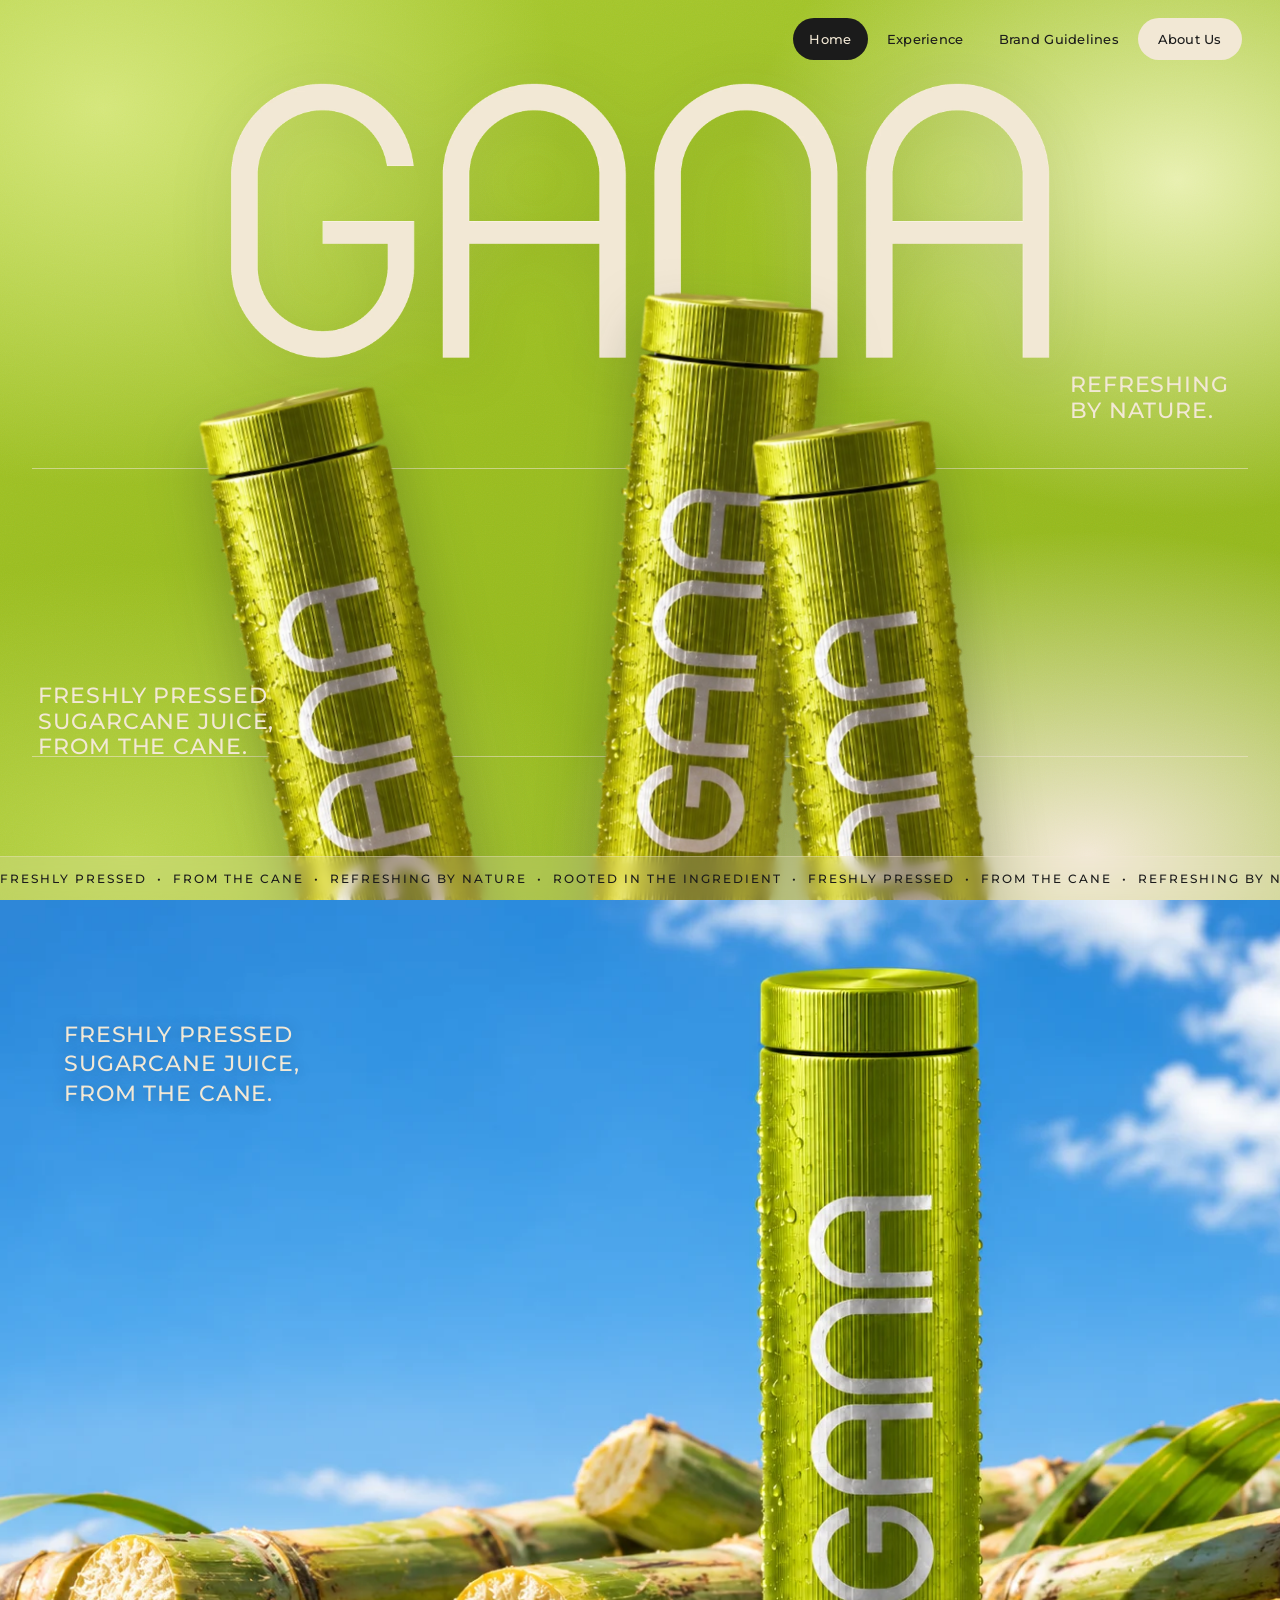
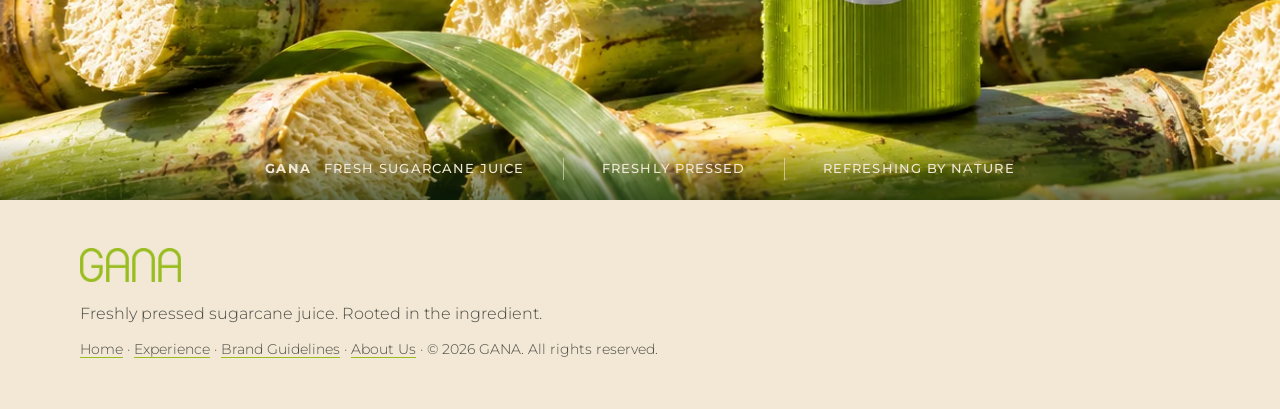
==== commit 067c04b1: "Home banner: expand the photo to full screen height Co-Authored-By: Claude Sonnet 5.5 <noreply@anthr" ====
--- a/index.html
+++ b/index.html
@@ -14,7 +14,7 @@
   <link rel="preconnect" href="https://fonts.gstatic.com" crossorigin>
   <link href="https://fonts.googleapis.com/css2?family=Montserrat:wght@300;400;500;700&display=swap" rel="stylesheet">
   <link rel="stylesheet" href="styles.css?v=79">
-  <link rel="stylesheet" href="home.css?v=84">
+  <link rel="stylesheet" href="home.css?v=85">
 </head>
 <body class="home">
 <main id="top" class="hero">
--- a/home.css
+++ b/home.css
@@ -67,3 +67,6 @@
 .wb-strip{background:linear-gradient(0deg,rgba(15,40,10,.6),rgba(15,40,10,0))}
 @media (max-width:700px){.wide-banner{aspect-ratio:auto;height:78vh;min-height:480px}.wb-photo{object-position:78% center}}
 @media (max-width:700px){.wb-cap{display:none}}
+.wide-banner{aspect-ratio:auto;height:100vh;height:100svh;max-height:none;min-height:600px}
+.wb-photo{object-position:72% 62%}
+@media (max-width:700px){.wide-banner{height:100svh}.wb-photo{object-position:80% center}}
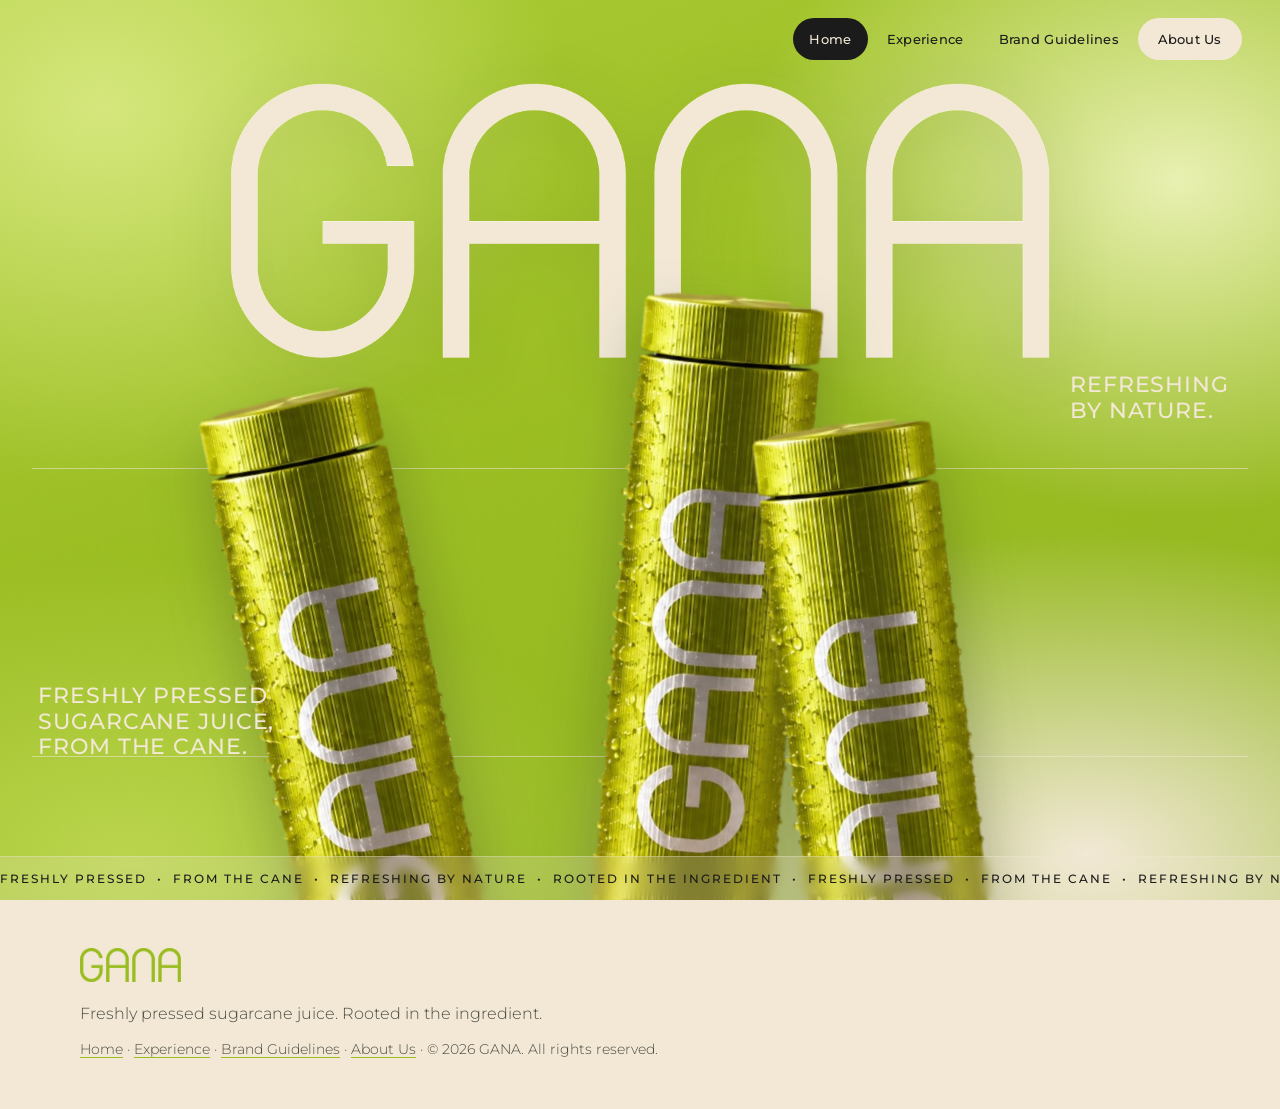
==== commit 5920bd74: "Move the bottle-on-sugarcane photo from Home to Brand Guidelines > Brand overview (A fresher choice " ====
--- a/index.html
+++ b/index.html
@@ -14,7 +14,7 @@
   <link rel="preconnect" href="https://fonts.gstatic.com" crossorigin>
   <link href="https://fonts.googleapis.com/css2?family=Montserrat:wght@300;400;500;700&display=swap" rel="stylesheet">
   <link rel="stylesheet" href="styles.css?v=79">
-  <link rel="stylesheet" href="home.css?v=85">
+  <link rel="stylesheet" href="home.css?v=86">
 </head>
 <body class="home">
 <main id="top" class="hero">
@@ -46,13 +46,6 @@
     </div>
   </div>
 </main>
-
-<section class="wide-banner" id="fresh" aria-label="GANA bottle on freshly cut sugarcane">
-  <picture><source srcset="Images/banner-cane.webp" type="image/webp"><img class="wb-photo" src="Images/banner-cane.jpg" alt="GANA bottle standing on freshly cut sugarcane under a blue sky" width="1672" height="941" loading="lazy"></picture>
-  <p class="wb-cap">Freshly pressed<br>sugarcane juice,<br>from the cane.</p>
-  <div class="wb-strip"><span><b>GANA</b> Fresh sugarcane juice</span><i></i><span>Freshly pressed</span><i></i><span>Refreshing by nature</span></div>
-</section>
-
 <footer class="site-footer" id="visit">
   <div class="container footer-grid">
     <a href="#top" class="logo" aria-label="GANA home"><img class="logo-img" src="Images/gana-logo.png" alt="GANA" loading="lazy"></a>
--- a/home.css
+++ b/home.css
@@ -48,25 +48,3 @@
 @media (max-width:600px){.h-nav{right:8px;gap:0}.h-nav a{font-size:.68rem;padding:9px 7px}.h-nav .h-pill{padding:9px 12px}}
 /* no widows */
 h1, h2, h3, .cap, .tick, p { text-wrap: balance; }
-
-/* wide banner below the main header */
-.wide-banner{position:relative;height:clamp(520px,82vh,780px);overflow:hidden;background:linear-gradient(180deg,#2a86de 0%,#4ea4ee 55%,#8ec9f7 100%);color:#fff}
-.wide-banner .wb-clouds,.wide-banner .wb-cane{position:absolute;left:0;width:100%;pointer-events:none}
-.wide-banner .wb-clouds{top:0;height:100%}
-.wide-banner .wb-cane{bottom:-4%;height:74%}
-.wb-back{z-index:1}.wb-front{z-index:3}
-.wb-bottle{position:absolute;z-index:2;left:50%;bottom:17%;height:72%;width:auto;transform:translateX(-50%);filter:drop-shadow(0 22px 26px rgba(10,40,70,.35))}
-.wb-cap{position:absolute;z-index:4;left:clamp(20px,5vw,72px);top:clamp(28px,16%,120px);margin:0;font-weight:500;letter-spacing:.04em;text-transform:uppercase;font-size:clamp(.9rem,1.7vw,1.5rem);line-height:1.35;color:#F2E8D5;text-shadow:0 1px 14px rgba(8,50,90,.35)}
-.wb-strip{position:absolute;z-index:5;left:0;right:0;bottom:0;display:flex;align-items:center;justify-content:center;gap:clamp(12px,3vw,40px);padding:clamp(12px,2.2vh,20px) clamp(16px,4vw,56px);background:linear-gradient(0deg,rgba(15,40,10,.55),rgba(15,40,10,0));font-size:clamp(.7rem,1.05vw,.95rem);letter-spacing:.08em;text-transform:uppercase;font-weight:500;color:#F2E8D5}
-.wb-strip i{width:1px;height:1.6em;background:rgba(242,232,213,.6)}
-.wb-strip b{font-weight:700;margin-right:.6em}
-@media (max-width:700px){.wide-banner{height:clamp(480px,78vh,640px)}.wb-bottle{height:52%;bottom:24%}.wb-cane{height:60%}.wb-strip{flex-wrap:wrap;gap:6px 14px}.wb-strip i{display:none}}
-
-.wide-banner{background:#2a86de;height:auto;aspect-ratio:16/9;max-height:92vh;min-height:480px}
-.wb-photo{position:absolute;inset:0;width:100%;height:100%;object-fit:cover;object-position:70% 60%}
-.wb-strip{background:linear-gradient(0deg,rgba(15,40,10,.6),rgba(15,40,10,0))}
-@media (max-width:700px){.wide-banner{aspect-ratio:auto;height:78vh;min-height:480px}.wb-photo{object-position:78% center}}
-@media (max-width:700px){.wb-cap{display:none}}
-.wide-banner{aspect-ratio:auto;height:100vh;height:100svh;max-height:none;min-height:600px}
-.wb-photo{object-position:72% 62%}
-@media (max-width:700px){.wide-banner{height:100svh}.wb-photo{object-position:80% center}}
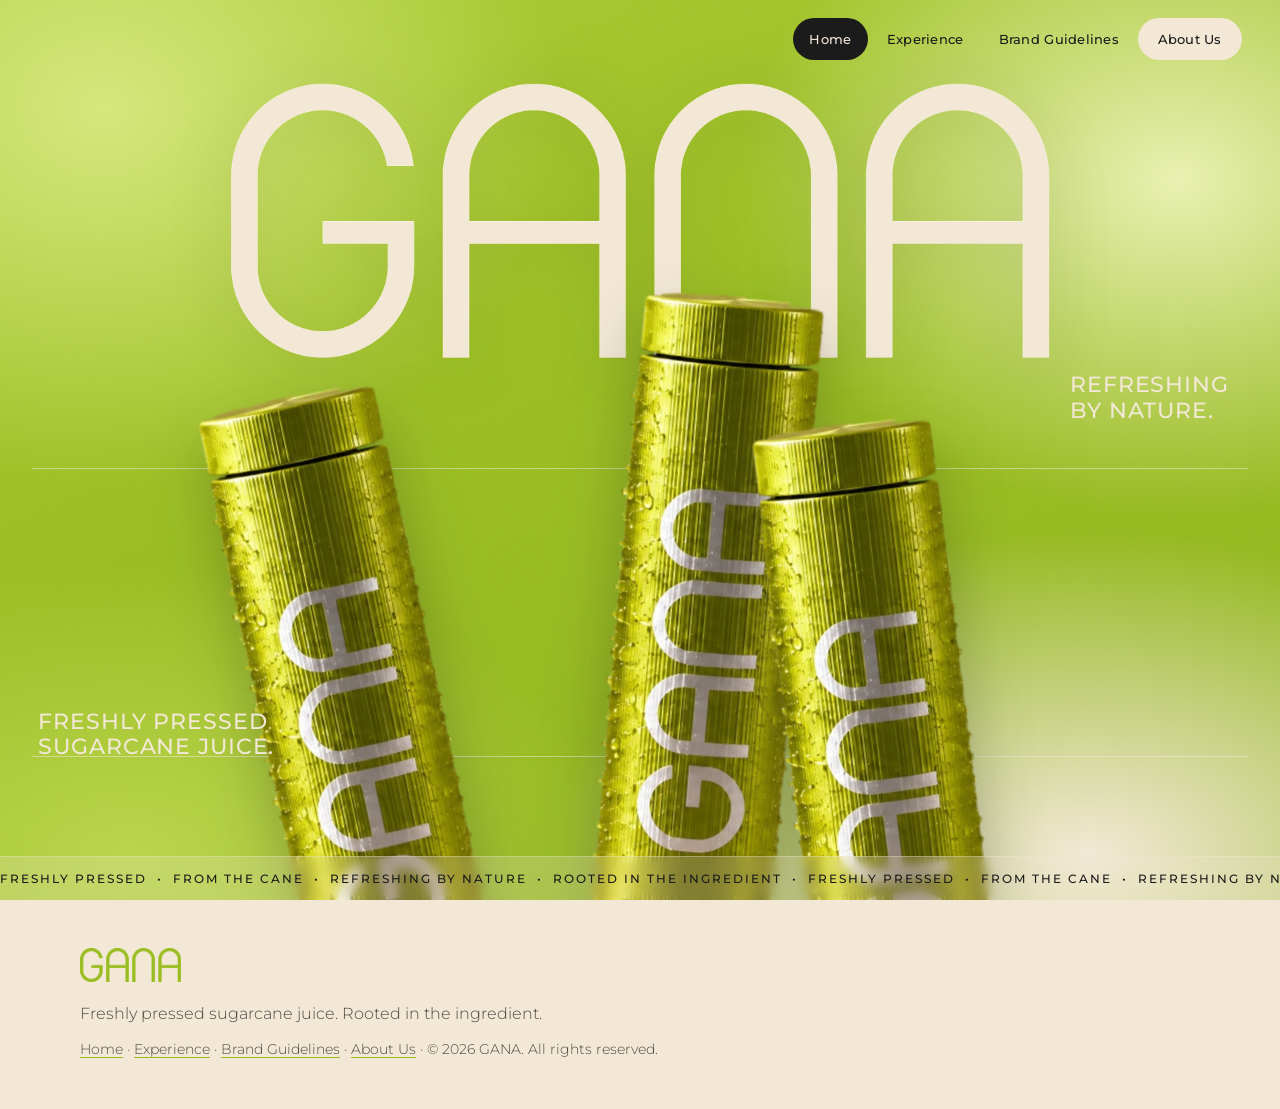
==== commit 3ca8c108: "Home caption: remove 'from the cane' Co-Authored-By: Claude Sonnet 5.5 <noreply@anthropic.com> Claud" ====
--- a/index.html
+++ b/index.html
@@ -35,7 +35,7 @@
     <img class="can c3" src="Images/bottle-cutout.webp" alt="">
   </div>
 
-  <p class="cap cap-l">Freshly pressed<br>sugarcane juice,<br>from the cane.</p>
+  <p class="cap cap-l">Freshly pressed<br>sugarcane juice.</p>
   <p class="cap cap-r">Refreshing<br>by nature.</p>
 
   <div class="ticker" aria-hidden="true">
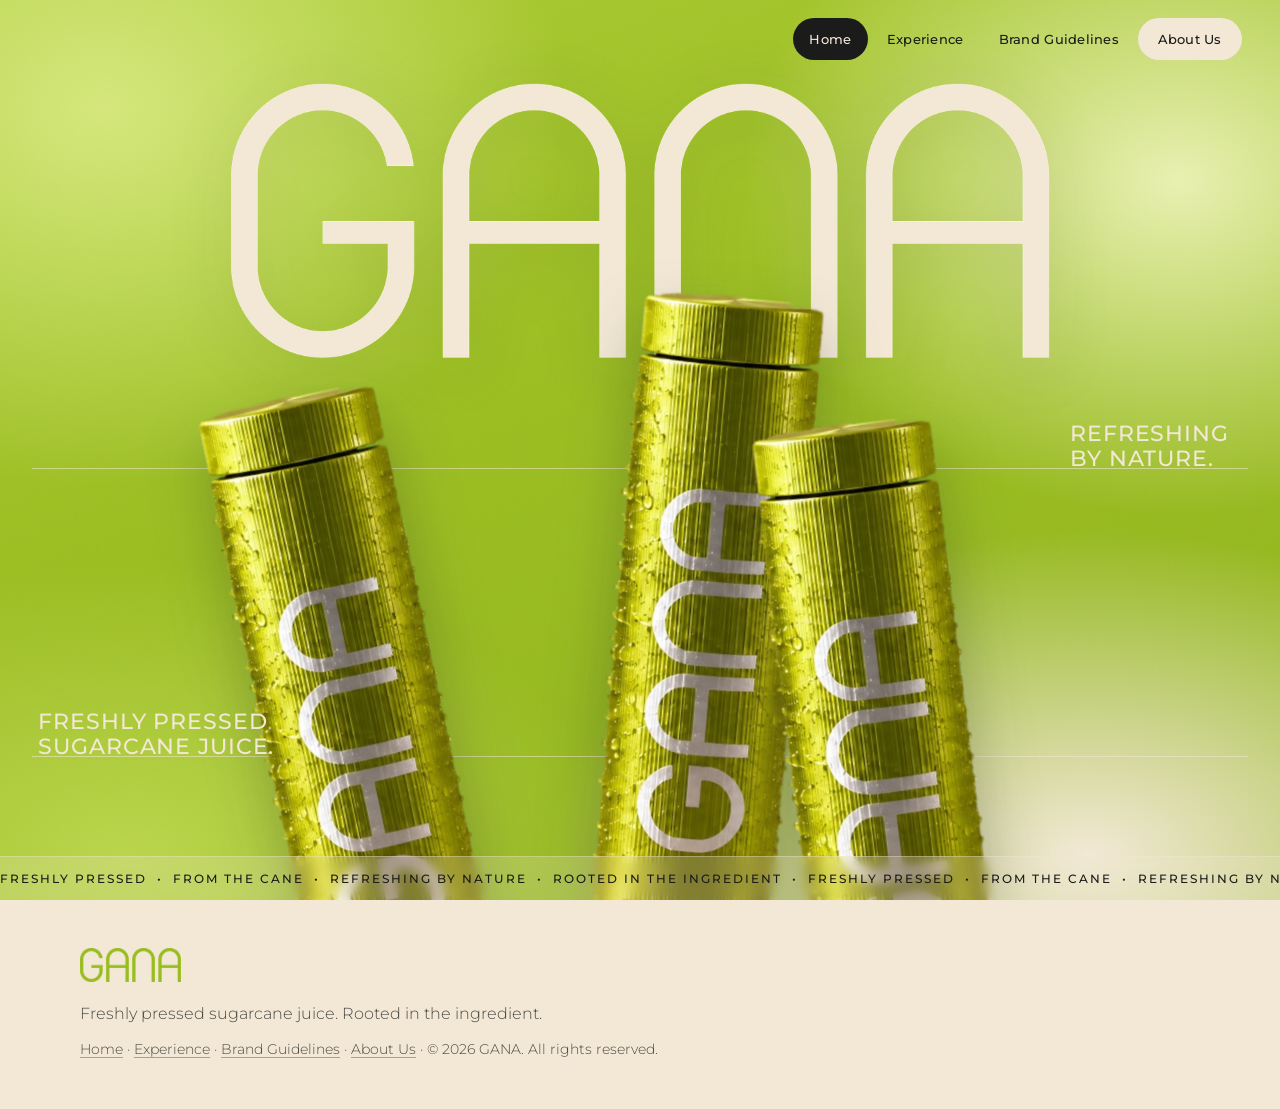
==== commit 071eae44: "Home: Refreshing by nature sits on the horizontal line Co-Authored-By: Claude Sonnet 5.5 <noreply@an" ====
--- a/index.html
+++ b/index.html
@@ -14,7 +14,7 @@
   <link rel="preconnect" href="https://fonts.gstatic.com" crossorigin>
   <link href="https://fonts.googleapis.com/css2?family=Montserrat:wght@300;400;500;700&display=swap" rel="stylesheet">
   <link rel="stylesheet" href="styles.css?v=79">
-  <link rel="stylesheet" href="home.css?v=86">
+  <link rel="stylesheet" href="home.css?v=87">
 </head>
 <body class="home">
 <main id="top" class="hero">
--- a/home.css
+++ b/home.css
@@ -27,7 +27,7 @@
 @keyframes sway{0%,100%{rotate:-.6deg}50%{rotate:.8deg}}
 .cap{position:absolute;z-index:4;margin:0;text-transform:uppercase;font-weight:500;letter-spacing:.04em;line-height:1.18;font-size:clamp(.9rem,1.7vw,1.5rem);color:#F2E8D5}
 .cap-l{left:clamp(16px,3vw,42px);bottom:calc(16% - 4px)}
-.cap-r{right:clamp(16px,4vw,70px);top:calc(52% - 4.4em);text-align:left}
+.cap-r{right:clamp(16px,4vw,70px);top:auto;bottom:calc(48% - 4px);text-align:left}
 .ticker{position:absolute;z-index:5;left:0;right:0;bottom:0;height:clamp(30px,5vh,44px);display:flex;align-items:center;overflow:hidden;background:rgba(242,232,213,.22);backdrop-filter:blur(6px);-webkit-backdrop-filter:blur(6px);border-top:1px solid rgba(242,232,213,.35)}
 .track{display:flex;white-space:nowrap;animation:tick 32s linear infinite}
 .track span{font-size:.78rem;font-weight:500;letter-spacing:.16em;text-transform:uppercase;color:#1b1b1b;padding-right:.4em}
